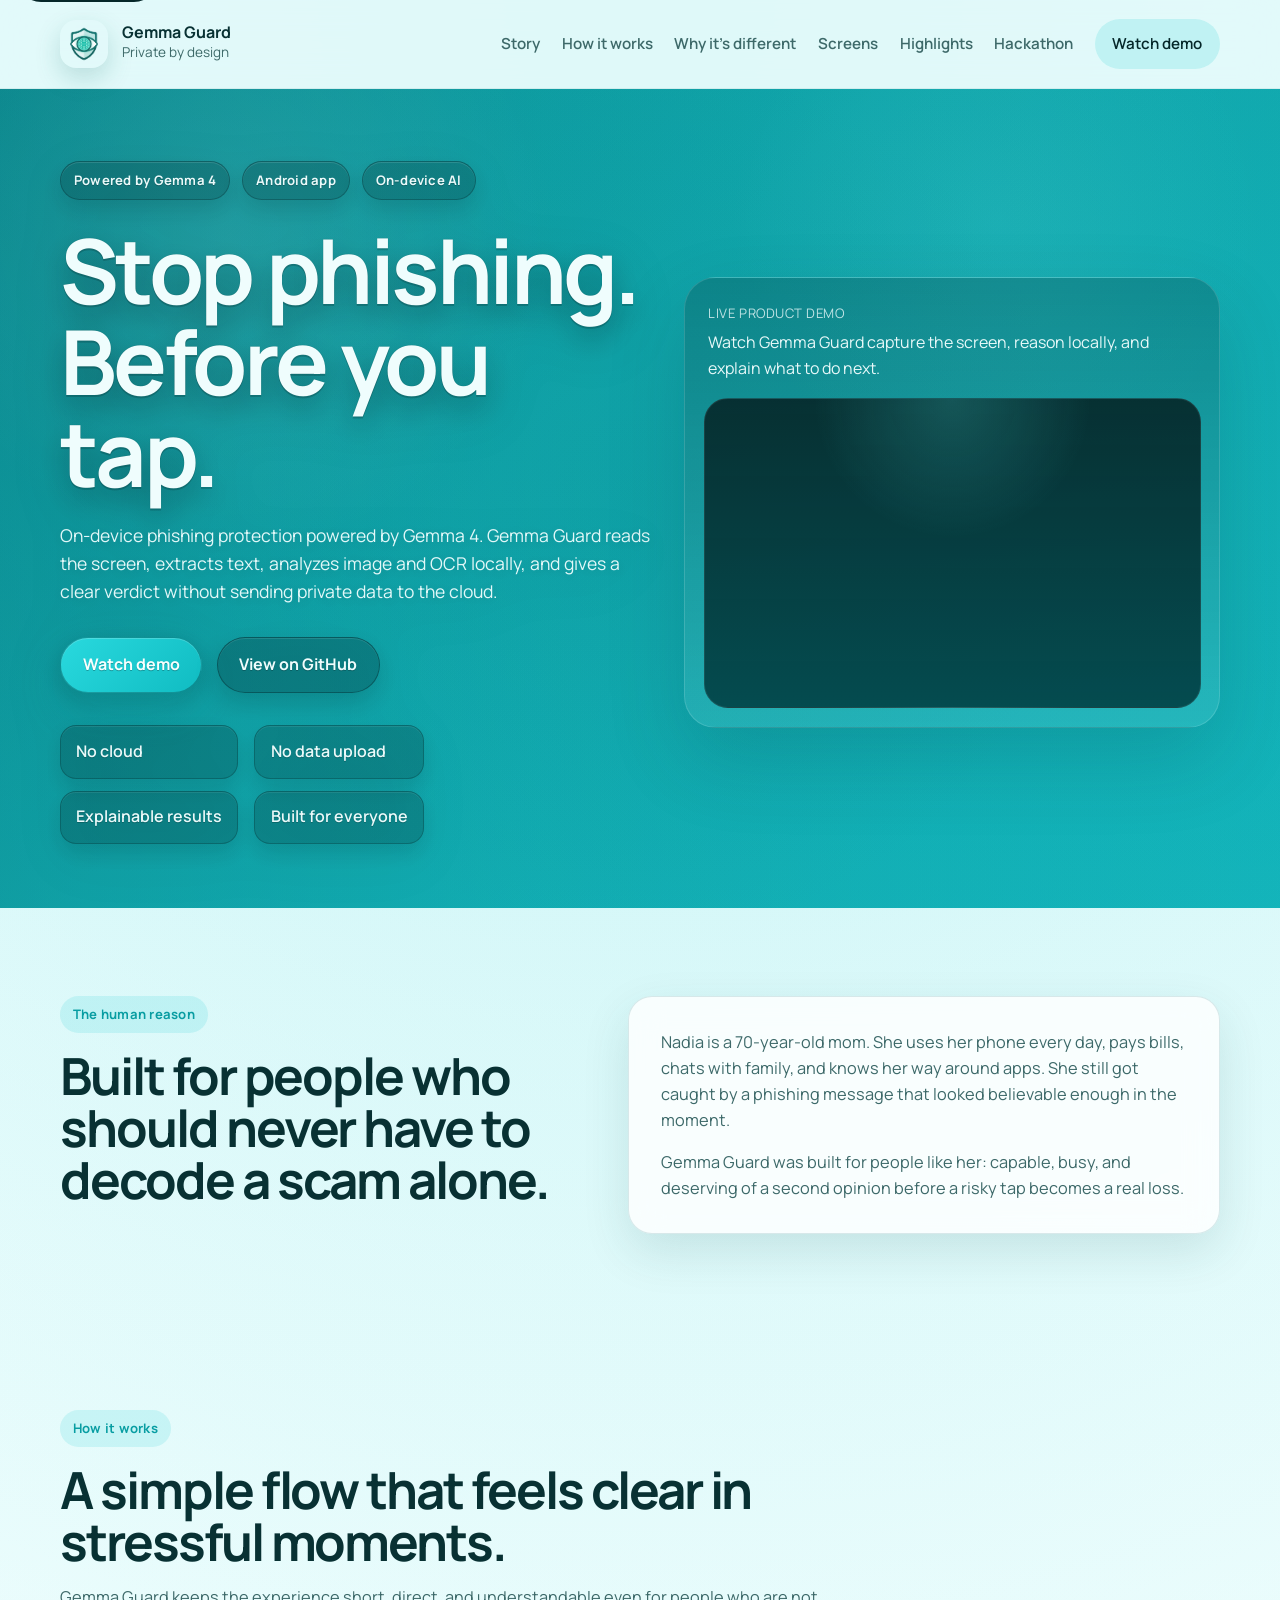
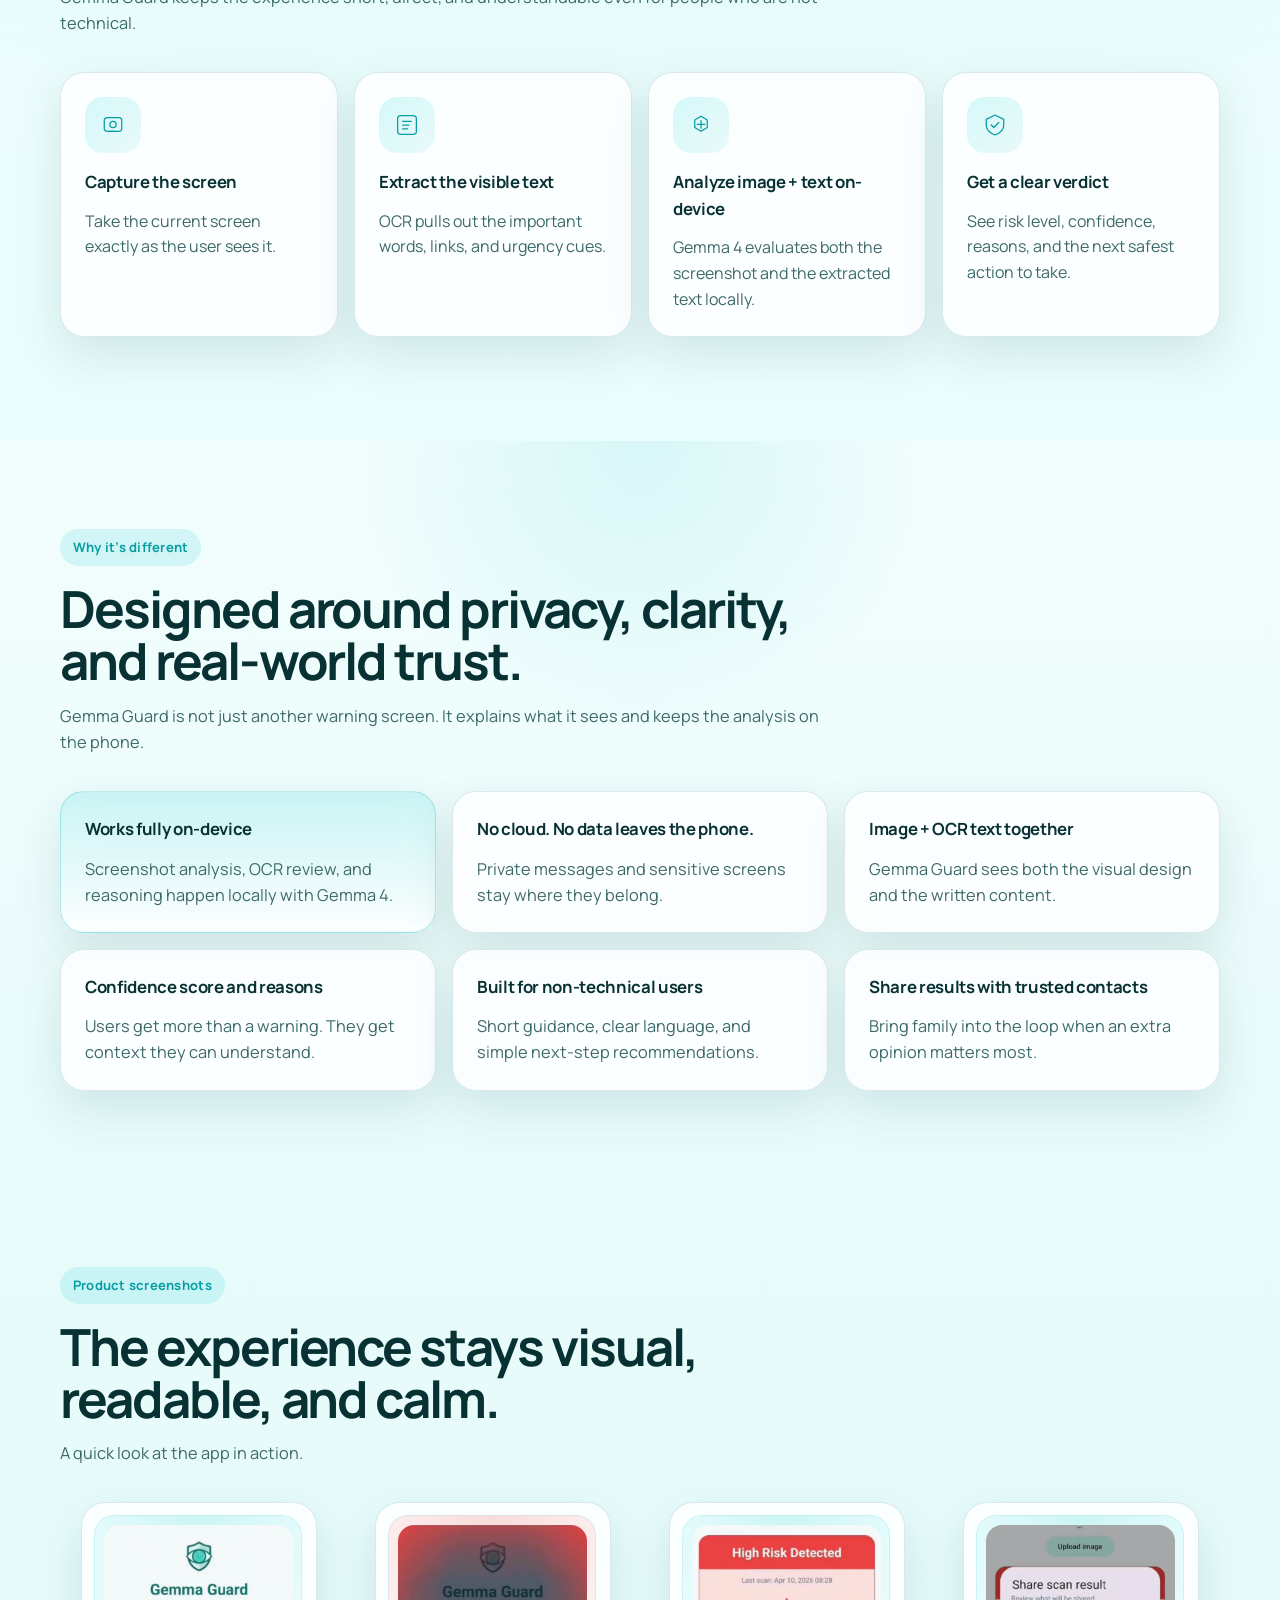
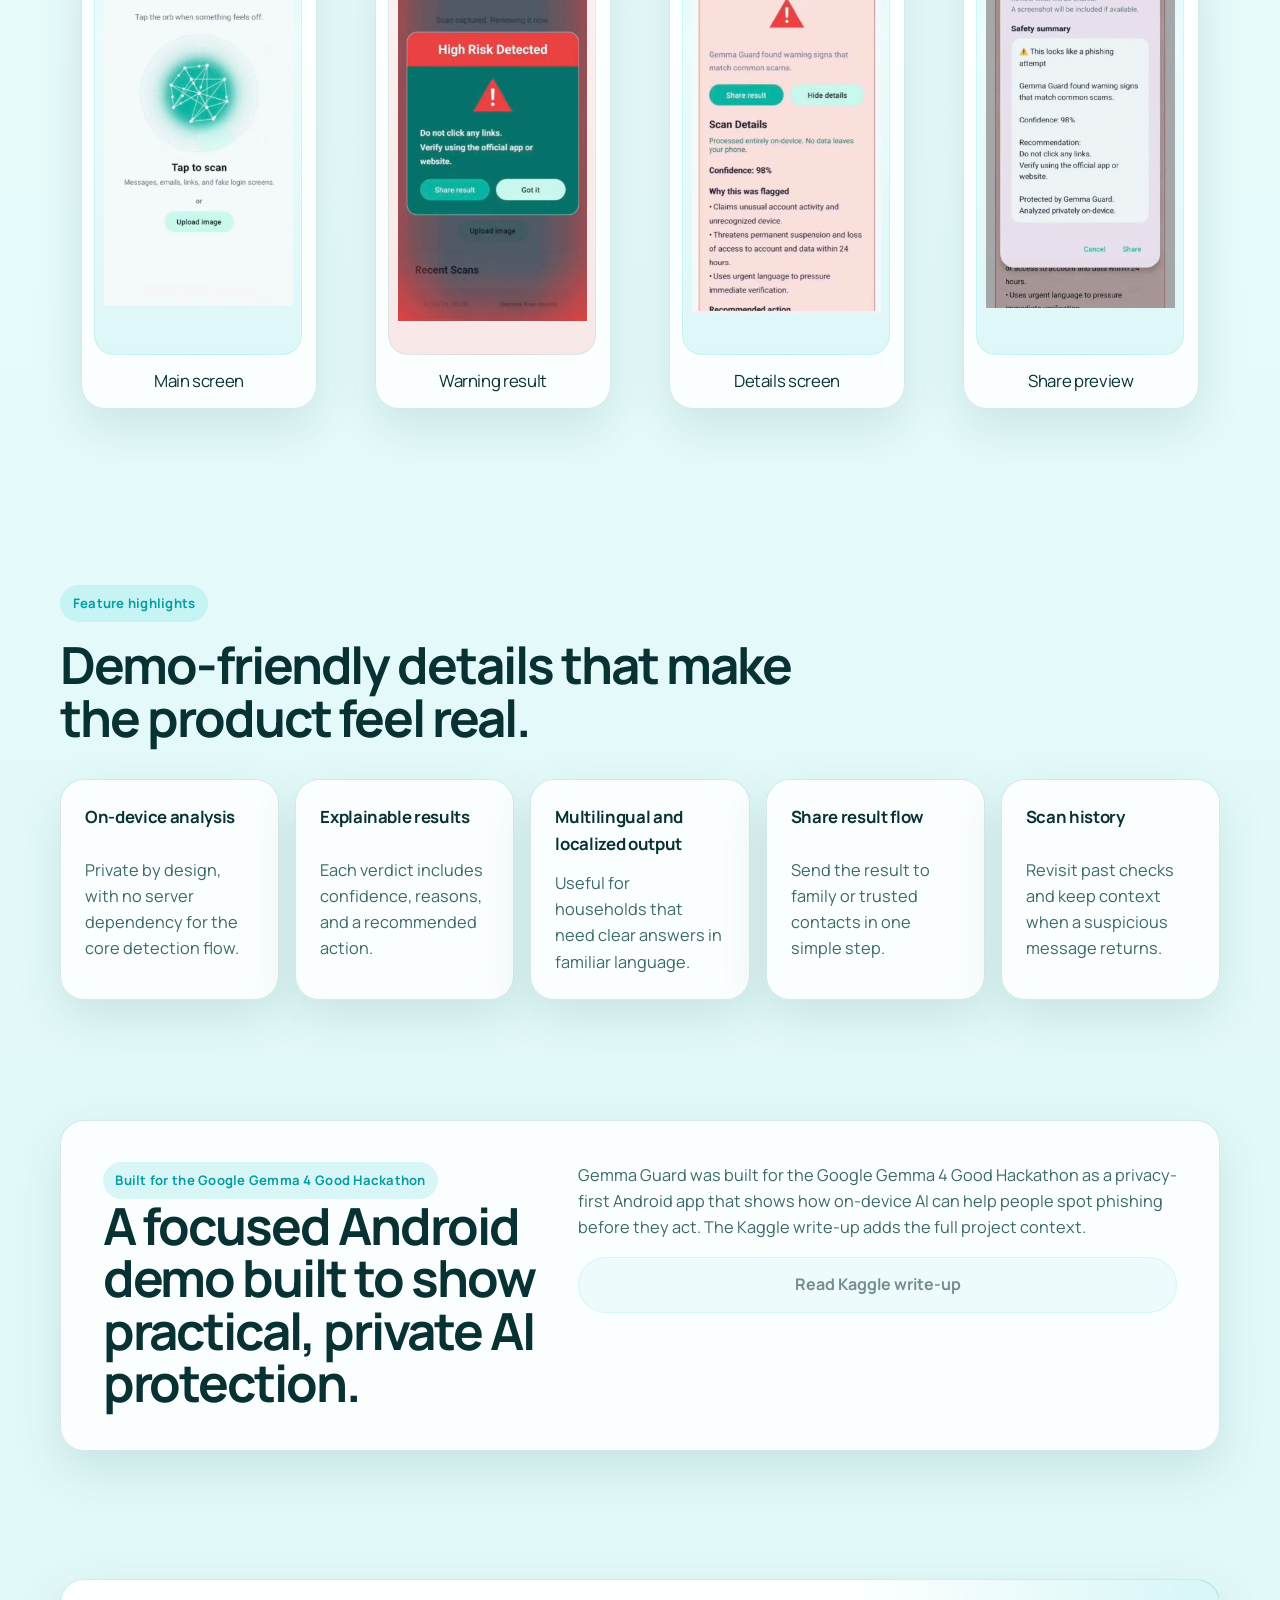
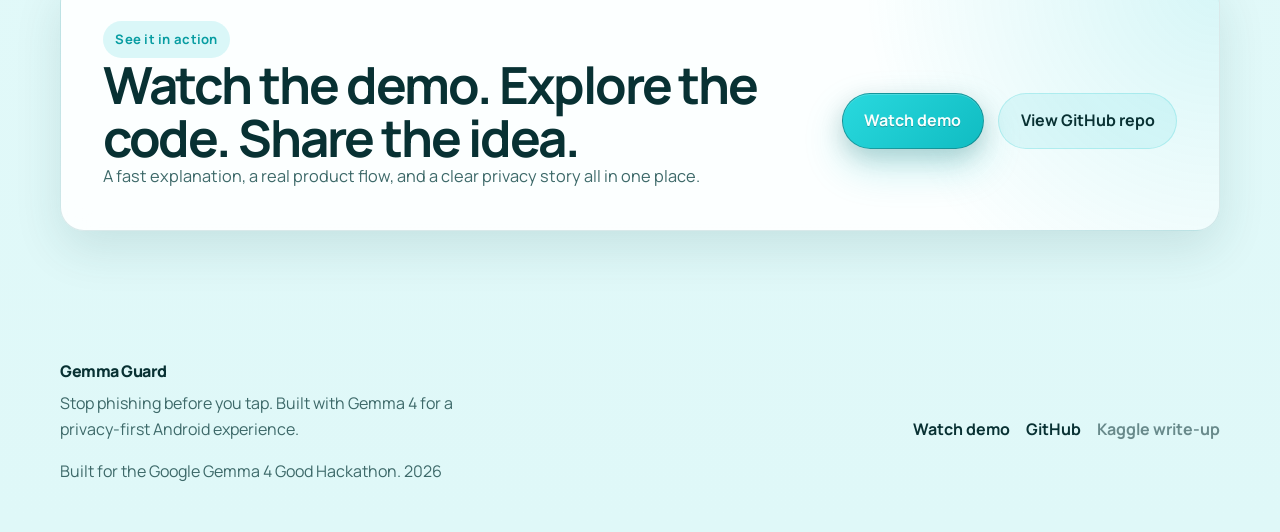
==== index.html @ 5e3a5455 "Initial commit" ====
<!DOCTYPE html>
<html lang="en">
  <head>
    <meta charset="utf-8" />
    <meta name="viewport" content="width=device-width, initial-scale=1" />
    <title>Gemma Guard — Stop phishing before you tap</title>
    <meta
      name="description"
      content="Gemma Guard is an Android app that detects phishing attempts fully on-device using Gemma 4. No cloud. No data upload. Clear warnings, explainable results, and simple sharing."
    />
    <meta name="theme-color" content="#0b6768" />
    <meta name="robots" content="index,follow" />

    <meta property="og:type" content="website" />
    <meta property="og:title" content="Gemma Guard — Stop phishing before you tap" />
    <meta
      property="og:description"
      content="On-device phishing protection powered by Gemma 4. No cloud. No data upload. Clear verdicts, explainable results, and sharing for trusted contacts."
    />
    <meta property="og:image" content="assets/og-image.jpg" />
    <meta property="og:url" content="https://gemmaguard.org" />

    <meta name="twitter:card" content="summary_large_image" />
    <meta name="twitter:title" content="Gemma Guard — Stop phishing before you tap" />
    <meta
      name="twitter:description"
      content="Gemma Guard detects phishing attempts fully on-device using Gemma 4. No cloud. No data upload. Private by design."
    />
    <meta name="twitter:image" content="assets/og-image.jpg" />

    <link rel="icon" href="assets/favicon-gemma.ico" sizes="any" />
    <link rel="preload" as="image" href="assets/gemma-guard-logo-removebg.png" />
    <link rel="preconnect" href="https://fonts.googleapis.com" />
    <link rel="preconnect" href="https://fonts.gstatic.com" crossorigin />
    <link
      href="https://fonts.googleapis.com/css2?family=Manrope:wght@400;500;600;700;800&amp;display=swap"
      rel="stylesheet"
    />
    <link rel="stylesheet" href="styles.css" />
  </head>
  <body>
    <a class="skip-link" href="#main">Skip to content</a>

    <header class="site-header" id="top">
      <div class="container header-inner">
        <a class="brand" href="#top" aria-label="Gemma Guard home">
          <img
            class="brand-mark"
            src="assets/gemma-guard-logo-removebg.png"
            alt="Gemma Guard logo"
            width="48"
            height="48"
          />
          <span class="brand-text">
            <strong>Gemma Guard</strong>
            <span>Private by design</span>
          </span>
        </a>

        <button
          class="menu-toggle"
          type="button"
          aria-expanded="false"
          aria-controls="site-nav"
          aria-label="Open navigation menu"
          data-menu-toggle
        >
          <span></span>
          <span></span>
        </button>

        <nav class="site-nav" id="site-nav" aria-label="Primary navigation" data-site-nav>
          <a href="#story">Story</a>
          <a href="#how-it-works">How it works</a>
          <a href="#difference">Why it’s different</a>
          <a href="#screenshots">Screens</a>
          <a href="#features">Highlights</a>
          <a href="#hackathon">Hackathon</a>
          <a class="nav-link-cta" href="#demo">Watch demo</a>
        </nav>
      </div>
    </header>

    <main id="main">
      <section class="hero-section">
        <div class="hero-backdrop" aria-hidden="true"></div>
        <div class="container hero-grid">
          <div class="hero-copy">
            <div class="eyebrow-row">
              <span class="eyebrow-badge">Powered by Gemma 4</span>
              <span class="eyebrow-badge">Android app</span>
              <span class="eyebrow-badge">On-device AI</span>
            </div>

            <h1>Stop phishing. Before you tap.</h1>
            <p class="hero-subheadline">
              On-device phishing protection powered by Gemma 4. Gemma Guard reads the
              screen, extracts text, analyzes image and OCR locally, and gives a clear
              verdict without sending private data to the cloud.
            </p>

            <div class="hero-actions">
              <a class="button button-primary" href="#demo">Watch demo</a>
              <a
                class="button button-secondary"
                href="YOUR_GITHUB_URL"
                target="_blank"
                rel="noreferrer"
                data-github-link
              >
                View on GitHub
              </a>
            </div>

            <ul class="proof-points" aria-label="Key product points">
              <li>No cloud</li>
              <li>No data upload</li>
              <li>Explainable results</li>
              <li>Built for everyone</li>
            </ul>
          </div>

          <div class="hero-media" id="demo">
            <div class="video-shell">
              <div class="video-meta">
                <p class="video-label">Live product demo</p>
                <p class="video-caption">
                  Watch Gemma Guard capture the screen, reason locally, and explain what
                  to do next.
                </p>
              </div>

              <div class="video-frame" data-video-shell>
                <iframe
                  title="Gemma Guard YouTube demo"
                  loading="lazy"
                  allow="accelerometer; autoplay; clipboard-write; encrypted-media; gyroscope; picture-in-picture; web-share"
                  allowfullscreen
                  referrerpolicy="strict-origin-when-cross-origin"
                  hidden
                  data-video-iframe
                ></iframe>

                <div class="video-placeholder" data-video-placeholder>
                  <span class="placeholder-pill">Demo placeholder</span>
                  <h2>Drop in your YouTube demo link</h2>
                  <p>
                    Replace <code>YOUR_YOUTUBE_URL</code> in
                    <code>script.js</code> to embed the real product demo here.
                  </p>
                </div>
              </div>
            </div>
          </div>
        </div>
      </section>

      <section class="story-section section-pad" id="story">
        <div class="container two-column">
          <div class="section-heading">
            <span class="section-label">The human reason</span>
            <h2>Built for people who should never have to decode a scam alone.</h2>
          </div>
          <div class="story-card">
            <p>
              Nadia is a 70-year-old mom. She uses her phone every day, pays bills, chats
              with family, and knows her way around apps. She still got caught by a
              phishing message that looked believable enough in the moment.
            </p>
            <p>
              Gemma Guard was built for people like her: capable, busy, and deserving of
              a second opinion before a risky tap becomes a real loss.
            </p>
          </div>
        </div>
      </section>

      <section class="section-pad" id="how-it-works">
        <div class="container">
          <div class="section-heading section-heading-wide">
            <span class="section-label">How it works</span>
            <h2>A simple flow that feels clear in stressful moments.</h2>
            <p>
              Gemma Guard keeps the experience short, direct, and understandable even for
              people who are not technical.
            </p>
          </div>

          <ol class="steps-grid">
            <li class="step-card">
              <div class="step-icon" aria-hidden="true">
                <svg viewBox="0 0 48 48" role="presentation">
                  <rect x="10" y="12" width="28" height="22" rx="5"></rect>
                  <circle cx="24" cy="23" r="5"></circle>
                  <path d="M19 34h10"></path>
                </svg>
              </div>
              <h3>Capture the screen</h3>
              <p>Take the current screen exactly as the user sees it.</p>
            </li>
            <li class="step-card">
              <div class="step-icon" aria-hidden="true">
                <svg viewBox="0 0 48 48" role="presentation">
                  <rect x="9" y="9" width="30" height="30" rx="5"></rect>
                  <path d="M17 18h14M17 24h10M17 30h8"></path>
                </svg>
              </div>
              <h3>Extract the visible text</h3>
              <p>OCR pulls out the important words, links, and urgency cues.</p>
            </li>
            <li class="step-card">
              <div class="step-icon" aria-hidden="true">
                <svg viewBox="0 0 48 48" role="presentation">
                  <path d="M24 10l10 6v12l-10 6-10-6V16z"></path>
                  <path d="M18 23h12M24 17v12"></path>
                </svg>
              </div>
              <h3>Analyze image + text on-device</h3>
              <p>Gemma 4 evaluates both the screenshot and the extracted text locally.</p>
            </li>
            <li class="step-card">
              <div class="step-icon" aria-hidden="true">
                <svg viewBox="0 0 48 48" role="presentation">
                  <path d="M24 8l14 7v9c0 8-6 13-14 16-8-3-14-8-14-16v-9z"></path>
                  <path d="M18 24l4 4 8-8"></path>
                </svg>
              </div>
              <h3>Get a clear verdict</h3>
              <p>See risk level, confidence, reasons, and the next safest action to take.</p>
            </li>
          </ol>
        </div>
      </section>

      <section class="section-pad difference-section" id="difference">
        <div class="container">
          <div class="section-heading section-heading-wide">
            <span class="section-label">Why it’s different</span>
            <h2>Designed around privacy, clarity, and real-world trust.</h2>
            <p>
              Gemma Guard is not just another warning screen. It explains what it sees and
              keeps the analysis on the phone.
            </p>
          </div>

          <div class="difference-grid">
            <article class="feature-card feature-card-emphasis">
              <h3>Works fully on-device</h3>
              <p>
                Screenshot analysis, OCR review, and reasoning happen locally with Gemma 4.
              </p>
            </article>
            <article class="feature-card">
              <h3>No cloud. No data leaves the phone.</h3>
              <p>Private messages and sensitive screens stay where they belong.</p>
            </article>
            <article class="feature-card">
              <h3>Image + OCR text together</h3>
              <p>Gemma Guard sees both the visual design and the written content.</p>
            </article>
            <article class="feature-card">
              <h3>Confidence score and reasons</h3>
              <p>Users get more than a warning. They get context they can understand.</p>
            </article>
            <article class="feature-card">
              <h3>Built for non-technical users</h3>
              <p>Short guidance, clear language, and simple next-step recommendations.</p>
            </article>
            <article class="feature-card">
              <h3>Share results with trusted contacts</h3>
              <p>Bring family into the loop when an extra opinion matters most.</p>
            </article>
          </div>
        </div>
      </section>

      <section class="section-pad" id="screenshots">
        <div class="container">
          <div class="section-heading section-heading-wide">
            <span class="section-label">Product screenshots</span>
            <h2>The experience stays visual, readable, and calm.</h2>
            <p>A quick look at the app in action.</p>
          </div>

          <div class="gallery-strip" data-gallery-strip>
            <div class="gallery-grid" data-gallery>
              <figure class="shot-card">
                <div class="shot-frame">
                  <img
                    src="assets/screenshots/main-screen.webp"
                    alt="Gemma Guard main screen"
                    loading="lazy"
                  />
                </div>
                <figcaption>Main screen</figcaption>
              </figure>
              <figure class="shot-card">
                <div class="shot-frame shot-frame-warning">
                  <img
                    src="assets/screenshots/warning-result.webp"
                    alt="Gemma Guard warning result"
                    loading="lazy"
                  />
                </div>
                <figcaption>Warning result</figcaption>
              </figure>
              <figure class="shot-card">
                <div class="shot-frame">
                  <img
                    src="assets/screenshots/details-screen.webp"
                    alt="Gemma Guard details screen"
                    loading="lazy"
                  />
                </div>
                <figcaption>Details screen</figcaption>
              </figure>
              <figure class="shot-card">
                <div class="shot-frame">
                  <img
                    src="assets/screenshots/share-preview.webp"
                    alt="Gemma Guard share preview"
                    loading="lazy"
                  />
                </div>
                <figcaption>Share preview</figcaption>
              </figure>
            </div>
          </div>
        </div>
      </section>

      <section class="section-pad highlights-section" id="features">
        <div class="container">
          <div class="section-heading section-heading-wide">
            <span class="section-label">Feature highlights</span>
            <h2>Demo-friendly details that make the product feel real.</h2>
          </div>

          <div class="highlights-grid">
            <article class="highlight-card">
              <h3>On-device analysis</h3>
              <p>Private by design, with no server dependency for the core detection flow.</p>
            </article>
            <article class="highlight-card">
              <h3>Explainable results</h3>
              <p>Each verdict includes confidence, reasons, and a recommended action.</p>
            </article>
            <article class="highlight-card">
              <h3>Multilingual and localized output</h3>
              <p>Useful for households that need clear answers in familiar language.</p>
            </article>
            <article class="highlight-card">
              <h3>Share result flow</h3>
              <p>Send the result to family or trusted contacts in one simple step.</p>
            </article>
            <article class="highlight-card">
              <h3>Scan history</h3>
              <p>Revisit past checks and keep context when a suspicious message returns.</p>
            </article>
          </div>
        </div>
      </section>

      <section class="section-pad hackathon-section" id="hackathon">
        <div class="container secondary-panel">
          <div>
            <span class="section-label">Built for the Google Gemma 4 Good Hackathon</span>
            <h2>A focused Android demo built to show practical, private AI protection.</h2>
          </div>
          <div class="hackathon-copy">
            <p>
              Gemma Guard was built for the Google Gemma 4 Good Hackathon as a
              privacy-first Android app that shows how on-device AI can help people spot
              phishing before they act. The Kaggle write-up adds the full project context.
            </p>
            <a
              class="button button-secondary"
              href="YOUR_KAGGLE_WRITEUP_URL"
              target="_blank"
              rel="noreferrer"
              data-kaggle-link
            >
              Read Kaggle write-up
            </a>
          </div>
        </div>
      </section>

      <section class="section-pad final-cta-section">
        <div class="container final-cta-card">
          <div>
            <span class="section-label">See it in action</span>
            <h2>Watch the demo. Explore the code. Share the idea.</h2>
            <p>
              A fast explanation, a real product flow, and a clear privacy story all in one
              place.
            </p>
          </div>
          <div class="final-cta-actions">
            <a class="button button-primary" href="#demo">Watch demo</a>
            <a
              class="button button-secondary"
              href="YOUR_GITHUB_URL"
              target="_blank"
              rel="noreferrer"
              data-github-link
            >
              View GitHub repo
            </a>
          </div>
        </div>
      </section>
    </main>

    <footer class="site-footer">
      <div class="container footer-inner">
        <div>
          <p class="footer-brand">Gemma Guard</p>
          <p class="footer-copy">
            Stop phishing before you tap. Built with Gemma 4 for a privacy-first Android
            experience.
          </p>
        </div>
        <div class="footer-links">
          <a href="#demo">Watch demo</a>
          <a href="YOUR_GITHUB_URL" target="_blank" rel="noreferrer" data-github-link>
            GitHub
          </a>
          <a
            href="YOUR_KAGGLE_WRITEUP_URL"
            target="_blank"
            rel="noreferrer"
            data-kaggle-link
          >
            Kaggle write-up
          </a>
        </div>
        <p class="footer-note">
          Built for the Google Gemma 4 Good Hackathon. <span id="current-year"></span>
        </p>
      </div>
    </footer>

    <script src="script.js"></script>
  </body>
</html>
---- styles.css ----
:root {
  --bg: #dff8f8;
  --bg-strong: #052729;
  --surface: rgba(255, 255, 255, 0.82);
  --surface-strong: #ffffff;
  --surface-dark: rgba(6, 43, 44, 0.76);
  --border: rgba(8, 102, 104, 0.14);
  --border-strong: rgba(16, 186, 189, 0.28);
  --text: #083133;
  --text-soft: #3d6969;
  --text-inverse: #effdfd;
  --primary: #12c7cd;
  --primary-strong: #089da2;
  --primary-soft: rgba(18, 199, 205, 0.14);
  --danger: #d34e4e;
  --danger-soft: rgba(211, 78, 78, 0.12);
  --shadow-lg: 0 32px 80px rgba(5, 52, 53, 0.16);
  --shadow-md: 0 18px 48px rgba(8, 76, 78, 0.12);
  --radius-xl: 32px;
  --radius-lg: 24px;
  --radius-md: 18px;
  --radius-sm: 14px;
  --container: min(1160px, calc(100vw - 2rem));
  --header-height: 88px;
}

*,
*::before,
*::after {
  box-sizing: border-box;
}

html {
  scroll-behavior: smooth;
}

body {
  margin: 0;
  min-width: 320px;
  font-family: "Manrope", "Avenir Next", "Segoe UI", sans-serif;
  background:
    radial-gradient(circle at top, rgba(18, 199, 205, 0.22), transparent 34%),
    linear-gradient(180deg, #f2ffff 0%, var(--bg) 100%);
  color: var(--text);
  line-height: 1.6;
}

img {
  display: block;
  max-width: 100%;
}

a {
  color: inherit;
}

button,
input,
textarea,
select {
  font: inherit;
}

code {
  padding: 0.12rem 0.4rem;
  border-radius: 999px;
  background: rgba(255, 255, 255, 0.1);
  font-size: 0.9em;
}

.container {
  width: var(--container);
  margin: 0 auto;
}

.section-pad {
  padding: 5.5rem 0;
}

.skip-link {
  position: absolute;
  left: 1rem;
  top: -3rem;
  z-index: 100;
  padding: 0.75rem 1rem;
  border-radius: 999px;
  background: var(--bg-strong);
  color: var(--text-inverse);
}

.skip-link:focus {
  top: 1rem;
}

.site-header {
  position: sticky;
  top: 0;
  z-index: 20;
  backdrop-filter: blur(18px);
  background: rgba(231, 251, 251, 0.8);
  border-bottom: 1px solid rgba(8, 102, 104, 0.08);
}

.header-inner {
  min-height: var(--header-height);
  display: flex;
  align-items: center;
  justify-content: space-between;
  gap: 1rem;
}

.brand {
  display: inline-flex;
  align-items: center;
  gap: 0.9rem;
  text-decoration: none;
}

.brand-mark {
  width: 48px;
  height: 48px;
  border-radius: 16px;
  box-shadow: 0 10px 26px rgba(12, 104, 102, 0.2);
}

.brand-text {
  display: inline-flex;
  flex-direction: column;
  gap: 0.1rem;
}

.brand-text strong {
  font-size: 1rem;
  line-height: 1;
}

.brand-text span:last-child {
  font-size: 0.85rem;
  color: var(--text-soft);
}

.site-nav {
  display: inline-flex;
  align-items: center;
  gap: 1.35rem;
}

.site-nav a {
  text-decoration: none;
  color: var(--text-soft);
  font-weight: 600;
  font-size: 0.95rem;
}

.site-nav a:hover,
.site-nav a:focus-visible {
  color: var(--text);
}

.nav-link-cta {
  padding: 0.8rem 1.1rem;
  border-radius: 999px;
  color: var(--bg-strong) !important;
  background: rgba(18, 199, 205, 0.16);
}

.menu-toggle {
  display: none;
  width: 48px;
  height: 48px;
  border: 1px solid rgba(7, 23, 22, 0.08);
  border-radius: 14px;
  background: rgba(255, 255, 255, 0.7);
  cursor: pointer;
}

.menu-toggle span {
  display: block;
  width: 18px;
  height: 2px;
  margin: 0 auto;
  background: var(--text);
  transition: transform 180ms ease, opacity 180ms ease;
}

.menu-toggle span + span {
  margin-top: 0.35rem;
}

.hero-section {
  position: relative;
  overflow: clip;
  padding: 4.5rem 0 4rem;
}

.hero-backdrop {
  position: absolute;
  inset: 0;
  background:
    radial-gradient(circle at 18% 18%, rgba(164, 255, 255, 0.18), transparent 26%),
    radial-gradient(circle at 78% 16%, rgba(103, 246, 248, 0.16), transparent 22%),
    radial-gradient(circle at 50% 50%, rgba(11, 145, 150, 0.16), transparent 58%),
    linear-gradient(135deg, #0fb9c0 0%, #14c8ce 42%, #15c4cb 100%);
}

.hero-backdrop::after {
  content: "";
  position: absolute;
  inset: 0;
  background:
    linear-gradient(90deg, rgba(3, 34, 37, 0.24) 0%, rgba(3, 34, 37, 0.14) 42%, rgba(3, 34, 37, 0.08) 100%),
    linear-gradient(180deg, rgba(2, 25, 27, 0.1) 0%, rgba(2, 25, 27, 0.02) 100%);
}

.hero-grid {
  position: relative;
  display: grid;
  grid-template-columns: minmax(0, 1.05fr) minmax(320px, 0.95fr);
  gap: 2rem;
  align-items: center;
}

.hero-copy,
.hero-media {
  position: relative;
  z-index: 1;
}

.hero-copy {
  color: var(--text-inverse);
  filter: drop-shadow(0 12px 28px rgba(2, 25, 27, 0.12));
}

.hero-section h1 {
  text-shadow:
    0 2px 0 rgba(2, 25, 27, 0.2),
    0 12px 28px rgba(2, 25, 27, 0.26),
    0 0 1px rgba(2, 25, 27, 0.3);
}

.eyebrow-row {
  display: flex;
  flex-wrap: wrap;
  gap: 0.75rem;
  margin-bottom: 1.5rem;
}

.eyebrow-badge,
.section-label,
.placeholder-pill {
  display: inline-flex;
  align-items: center;
  gap: 0.4rem;
  width: fit-content;
  padding: 0.5rem 0.8rem;
  border-radius: 999px;
  letter-spacing: 0.02em;
  font-size: 0.82rem;
  font-weight: 700;
}

.eyebrow-badge,
.placeholder-pill {
  background: rgba(2, 34, 37, 0.24);
  color: rgba(244, 255, 255, 0.96);
  border: 1px solid rgba(2, 25, 27, 0.26);
  box-shadow:
    inset 0 1px 0 rgba(255, 255, 255, 0.12),
    0 10px 22px rgba(2, 25, 27, 0.14);
  text-shadow: 0 1px 0 rgba(2, 25, 27, 0.26);
}

.hero-section h1,
.section-heading h2,
.final-cta-card h2,
.secondary-panel h2 {
  margin: 0;
  line-height: 1.02;
  letter-spacing: -0.04em;
}

.hero-section h1 {
  max-width: 11ch;
  font-size: clamp(3rem, 7vw, 5.75rem);
}

.hero-subheadline {
  max-width: 60ch;
  margin: 1.4rem 0 0;
  color: rgba(244, 255, 255, 0.92);
  font-size: 1.1rem;
  text-shadow: 0 2px 14px rgba(2, 25, 27, 0.22);
}

.hero-actions,
.final-cta-actions {
  display: flex;
  flex-wrap: wrap;
  gap: 0.9rem;
  margin-top: 2rem;
}

.button {
  display: inline-flex;
  align-items: center;
  justify-content: center;
  min-height: 52px;
  padding: 0.9rem 1.35rem;
  border-radius: 999px;
  font-weight: 700;
  text-decoration: none;
  transition:
    transform 180ms ease,
    background-color 180ms ease,
    border-color 180ms ease,
    box-shadow 180ms ease;
}

.button:hover,
.button:focus-visible {
  transform: translateY(-1px);
}

.button-primary {
  background: linear-gradient(135deg, #29d9de 0%, #10bcc2 100%);
  color: #f7fffe;
  border: 1px solid rgba(3, 46, 49, 0.34);
  box-shadow:
    inset 0 1px 0 rgba(255, 255, 255, 0.18),
    0 18px 40px rgba(16, 188, 194, 0.24),
    0 8px 22px rgba(2, 25, 27, 0.18);
  text-shadow: 0 1px 0 rgba(2, 25, 27, 0.28);
}

.button-secondary {
  border: 1px solid rgba(18, 199, 205, 0.2);
  background: rgba(18, 199, 205, 0.1);
  color: var(--text);
}

.hero-section .button-secondary {
  border: 1px solid rgba(2, 25, 27, 0.34);
  background: rgba(2, 34, 37, 0.28);
  color: var(--text-inverse);
  box-shadow:
    inset 0 1px 0 rgba(255, 255, 255, 0.1),
    0 10px 24px rgba(2, 25, 27, 0.16);
  text-shadow: 0 1px 0 rgba(2, 25, 27, 0.26);
}

.button-secondary.is-disabled,
.footer-links a.is-disabled {
  pointer-events: none;
  opacity: 0.55;
}

.proof-points {
  display: grid;
  grid-template-columns: repeat(2, minmax(0, max-content));
  gap: 0.75rem 1rem;
  margin: 2rem 0 0;
  padding: 0;
  list-style: none;
}

.proof-points li {
  padding: 0.8rem 0.95rem;
  border-radius: 16px;
  border: 1px solid rgba(2, 25, 27, 0.24);
  background: rgba(2, 34, 37, 0.24);
  color: rgba(244, 255, 255, 0.96);
  font-weight: 600;
  box-shadow:
    inset 0 1px 0 rgba(255, 255, 255, 0.08),
    0 10px 20px rgba(2, 25, 27, 0.12);
  text-shadow: 0 1px 0 rgba(2, 25, 27, 0.24);
}

.video-shell {
  padding: 1.15rem;
  border-radius: var(--radius-xl);
  background: linear-gradient(180deg, rgba(2, 34, 37, 0.24), rgba(255, 255, 255, 0.08));
  border: 1px solid rgba(255, 255, 255, 0.14);
  box-shadow: var(--shadow-lg);
}

.video-meta {
  padding: 0.4rem 0.3rem 1rem;
}

.video-label {
  margin: 0;
  font-size: 0.82rem;
  letter-spacing: 0.04em;
  text-transform: uppercase;
  color: rgba(244, 255, 255, 0.76);
}

.video-caption {
  margin: 0.4rem 0 0;
  color: rgba(244, 255, 255, 0.94);
  font-size: 1rem;
}

.video-frame {
  position: relative;
  aspect-ratio: 16 / 10;
  overflow: hidden;
  border-radius: 24px;
  background:
    radial-gradient(circle at top, rgba(76, 236, 236, 0.2), transparent 35%),
    linear-gradient(180deg, rgba(6, 42, 44, 0.94), rgba(4, 73, 77, 0.98));
  border: 1px solid rgba(255, 255, 255, 0.08);
}

.video-frame iframe,
.video-placeholder {
  width: 100%;
  height: 100%;
}

.video-frame iframe {
  border: 0;
}

.video-placeholder {
  display: grid;
  place-content: center;
  gap: 1rem;
  padding: 2rem;
  text-align: center;
  color: var(--text-inverse);
}

.video-placeholder h2 {
  margin: 0;
  font-size: clamp(1.6rem, 3vw, 2.2rem);
  letter-spacing: -0.03em;
}

.video-placeholder p {
  max-width: 34ch;
  margin: 0 auto;
  color: rgba(237, 249, 248, 0.78);
}

.section-label {
  background: var(--primary-soft);
  color: var(--primary-strong);
}

.section-heading {
  display: grid;
  gap: 1rem;
}

.section-heading-wide {
  max-width: 48rem;
  margin-bottom: 2.25rem;
}

.section-heading h2,
.final-cta-card h2,
.secondary-panel h2 {
  font-size: clamp(2rem, 4vw, 3.25rem);
}

.section-heading p,
.story-card p,
.feature-card p,
.highlight-card p,
.secondary-panel p,
.final-cta-card p {
  margin: 0;
  color: var(--text-soft);
  font-size: 1.02rem;
}

.two-column {
  display: grid;
  grid-template-columns: minmax(0, 0.95fr) minmax(0, 1.05fr);
  gap: 2rem;
  align-items: start;
}

.story-section {
  position: relative;
}

.story-card,
.feature-card,
.highlight-card,
.secondary-panel,
.final-cta-card,
.shot-card,
.step-card {
  border-radius: var(--radius-lg);
  border: 1px solid var(--border);
  background: var(--surface);
  backdrop-filter: blur(16px);
  box-shadow: var(--shadow-md);
}

.story-card {
  padding: 2rem;
  display: grid;
  gap: 1rem;
}

.steps-grid,
.difference-grid,
.gallery-grid,
.highlights-grid {
  display: grid;
  gap: 1rem;
  padding: 0;
  list-style: none;
}

.steps-grid {
  grid-template-columns: repeat(4, minmax(0, 1fr));
}

.step-card {
  padding: 1.5rem;
}

.step-card h3,
.feature-card h3,
.highlight-card h3,
.shot-card figcaption {
  margin: 0;
  font-size: 1.05rem;
  letter-spacing: -0.02em;
}

.step-card p {
  margin: 0.8rem 0 0;
  color: var(--text-soft);
}

.step-icon {
  width: 56px;
  height: 56px;
  display: grid;
  place-items: center;
  margin-bottom: 1rem;
  border-radius: 18px;
  background: linear-gradient(135deg, rgba(41, 217, 222, 0.18), rgba(16, 188, 194, 0.08));
  color: var(--primary-strong);
}

.step-icon svg {
  width: 30px;
  height: 30px;
  fill: none;
  stroke: currentColor;
  stroke-linecap: round;
  stroke-linejoin: round;
  stroke-width: 2;
}

.difference-section {
  background:
    radial-gradient(circle at top, rgba(18, 199, 205, 0.12), transparent 30%),
    linear-gradient(180deg, rgba(255, 255, 255, 0.4), rgba(255, 255, 255, 0));
}

.difference-grid {
  grid-template-columns: repeat(3, minmax(0, 1fr));
}

.feature-card,
.highlight-card {
  padding: 1.5rem;
  display: grid;
  gap: 0.8rem;
}

.feature-card-emphasis {
  background: linear-gradient(180deg, rgba(18, 199, 205, 0.16), rgba(255, 255, 255, 0.84));
  border-color: var(--border-strong);
}

.gallery-strip {
  position: relative;
}

.gallery-strip::before,
.gallery-strip::after {
  content: "";
  position: absolute;
  top: 0;
  bottom: 0;
  width: 42px;
  z-index: 2;
  pointer-events: none;
  opacity: 0;
  transition: opacity 180ms ease;
}

.gallery-strip::before {
  left: 0;
  background: linear-gradient(90deg, rgba(223, 248, 248, 0.96) 0%, rgba(223, 248, 248, 0) 100%);
}

.gallery-strip::after {
  right: 0;
  background: linear-gradient(270deg, rgba(223, 248, 248, 0.96) 0%, rgba(223, 248, 248, 0) 100%);
}

.gallery-strip.is-overflowing.show-left::before,
.gallery-strip.is-overflowing.show-right::after {
  opacity: 1;
}

.gallery-grid {
  grid-template-columns: repeat(4, minmax(0, 1fr));
  align-items: start;
  justify-items: center;
}

.shot-card {
  width: min(100%, 236px);
  margin: 0 auto;
  padding: 0.75rem;
}

.shot-frame {
  overflow: hidden;
  border-radius: 20px;
  border: 1px solid rgba(18, 199, 205, 0.12);
  background:
    radial-gradient(circle at top, rgba(18, 199, 205, 0.16), transparent 34%),
    linear-gradient(180deg, #effefe 0%, #def7f8 100%);
  aspect-ratio: 9 / 19;
  max-height: 440px;
  display: flex;
  align-items: center;
  justify-content: center;
  padding: 0.55rem;
}

.shot-frame-warning {
  background:
    radial-gradient(circle at top, rgba(211, 78, 78, 0.14), transparent 30%),
    linear-gradient(180deg, #fff2f2 0%, #f8e7e7 100%);
}

.shot-frame img {
  width: 100%;
  height: 100%;
  object-fit: contain;
  object-position: center top;
  border-radius: 16px;
}

.shot-card figcaption {
  padding: 0.8rem 0.35rem 0.1rem;
  color: var(--text);
  text-align: center;
}

.highlights-grid {
  grid-template-columns: repeat(5, minmax(0, 1fr));
}

.hackathon-section {
  padding-top: 2rem;
}

.secondary-panel,
.final-cta-card {
  padding: clamp(1.6rem, 4vw, 2.6rem);
}

.secondary-panel {
  display: grid;
  grid-template-columns: minmax(0, 0.85fr) minmax(0, 1.15fr);
  gap: 2rem;
}

.final-cta-section {
  padding-top: 2.5rem;
}

.final-cta-card {
  display: grid;
  grid-template-columns: minmax(0, 1fr) auto;
  gap: 2rem;
  align-items: center;
  background:
    radial-gradient(circle at top right, rgba(18, 199, 205, 0.16), transparent 30%),
    rgba(255, 255, 255, 0.88);
}

.hackathon-copy {
  display: grid;
  gap: 1rem;
  align-content: start;
}

.site-footer {
  padding: 2.5rem 0 3rem;
}

.footer-inner {
  display: grid;
  grid-template-columns: minmax(0, 1fr) auto;
  gap: 1rem 2rem;
  align-items: end;
}

.footer-brand,
.footer-note {
  margin: 0;
}

.footer-brand {
  font-weight: 800;
  letter-spacing: -0.03em;
}

.footer-copy {
  margin: 0.4rem 0 0;
  max-width: 44ch;
  color: var(--text-soft);
}

.footer-links {
  display: inline-flex;
  flex-wrap: wrap;
  justify-content: flex-end;
  gap: 1rem;
}

.footer-links a {
  text-decoration: none;
  font-weight: 700;
}

.footer-note {
  grid-column: 1 / -1;
  color: var(--text-soft);
}

@media (max-width: 1080px) {
  .hero-grid,
  .two-column,
  .secondary-panel,
  .final-cta-card {
    grid-template-columns: 1fr;
  }

  .steps-grid,
  .difference-grid {
    grid-template-columns: repeat(2, minmax(0, 1fr));
  }

  .highlights-grid {
    grid-template-columns: repeat(3, minmax(0, 1fr));
  }
}

@media (max-width: 840px) {
  :root {
    --header-height: 78px;
  }

  .menu-toggle {
    display: inline-block;
  }

  .site-nav {
    position: absolute;
    top: calc(100% + 0.75rem);
    left: 1rem;
    right: 1rem;
    display: grid;
    gap: 0.2rem;
    padding: 0.8rem;
    border-radius: 24px;
    border: 1px solid rgba(8, 102, 104, 0.1);
    background: rgba(240, 254, 254, 0.98);
    box-shadow: var(--shadow-md);
    opacity: 0;
    pointer-events: none;
    transform: translateY(-8px);
    transition:
      opacity 180ms ease,
      transform 180ms ease;
  }

  .site-nav a {
    padding: 0.85rem 1rem;
    border-radius: 14px;
  }

  .site-nav a:hover,
  .site-nav a:focus-visible {
    background: rgba(18, 199, 205, 0.1);
  }

  .site-header.is-open .site-nav {
    opacity: 1;
    pointer-events: auto;
    transform: translateY(0);
  }

  .site-header.is-open .menu-toggle span:first-child {
    transform: translateY(4px) rotate(45deg);
  }

  .site-header.is-open .menu-toggle span:last-child {
    transform: translateY(-4px) rotate(-45deg);
  }

  .hero-section {
    padding-top: 3rem;
  }

  .hero-section h1 {
    max-width: 12ch;
  }

  .highlights-grid {
    grid-template-columns: repeat(2, minmax(0, 1fr));
  }

  .gallery-grid {
    grid-auto-flow: column;
    grid-auto-columns: minmax(220px, 64vw);
    grid-template-columns: none;
    justify-items: stretch;
    gap: 0.9rem;
    overflow-x: auto;
    overscroll-behavior-x: contain;
    padding-bottom: 0.5rem;
    scroll-snap-type: x mandatory;
    scrollbar-width: none;
    -webkit-overflow-scrolling: touch;
  }

  .gallery-grid::-webkit-scrollbar {
    display: none;
  }

  .gallery-strip {
    padding-inline: 0;
  }

  .shot-card {
    width: auto;
    margin: 0;
    scroll-snap-align: center;
  }
}

@media (max-width: 620px) {
  .section-pad {
    padding: 4rem 0;
  }

  .hero-grid {
    gap: 1.5rem;
  }

  .proof-points,
  .steps-grid,
  .difference-grid,
  .highlights-grid {
    grid-template-columns: 1fr;
  }

  .gallery-grid {
    grid-auto-columns: minmax(200px, 72vw);
  }

  .video-shell,
  .story-card,
  .step-card,
  .feature-card,
  .highlight-card,
  .secondary-panel,
  .final-cta-card,
  .shot-card {
    border-radius: 22px;
  }

  .video-frame {
    aspect-ratio: 16 / 11;
  }

  .footer-inner {
    grid-template-columns: 1fr;
    align-items: start;
  }

  .footer-links {
    justify-content: flex-start;
  }
}

@media (prefers-reduced-motion: reduce) {
  html {
    scroll-behavior: auto;
  }

  *,
  *::before,
  *::after {
    animation-duration: 0.01ms !important;
    animation-iteration-count: 1 !important;
    transition-duration: 0.01ms !important;
  }
}
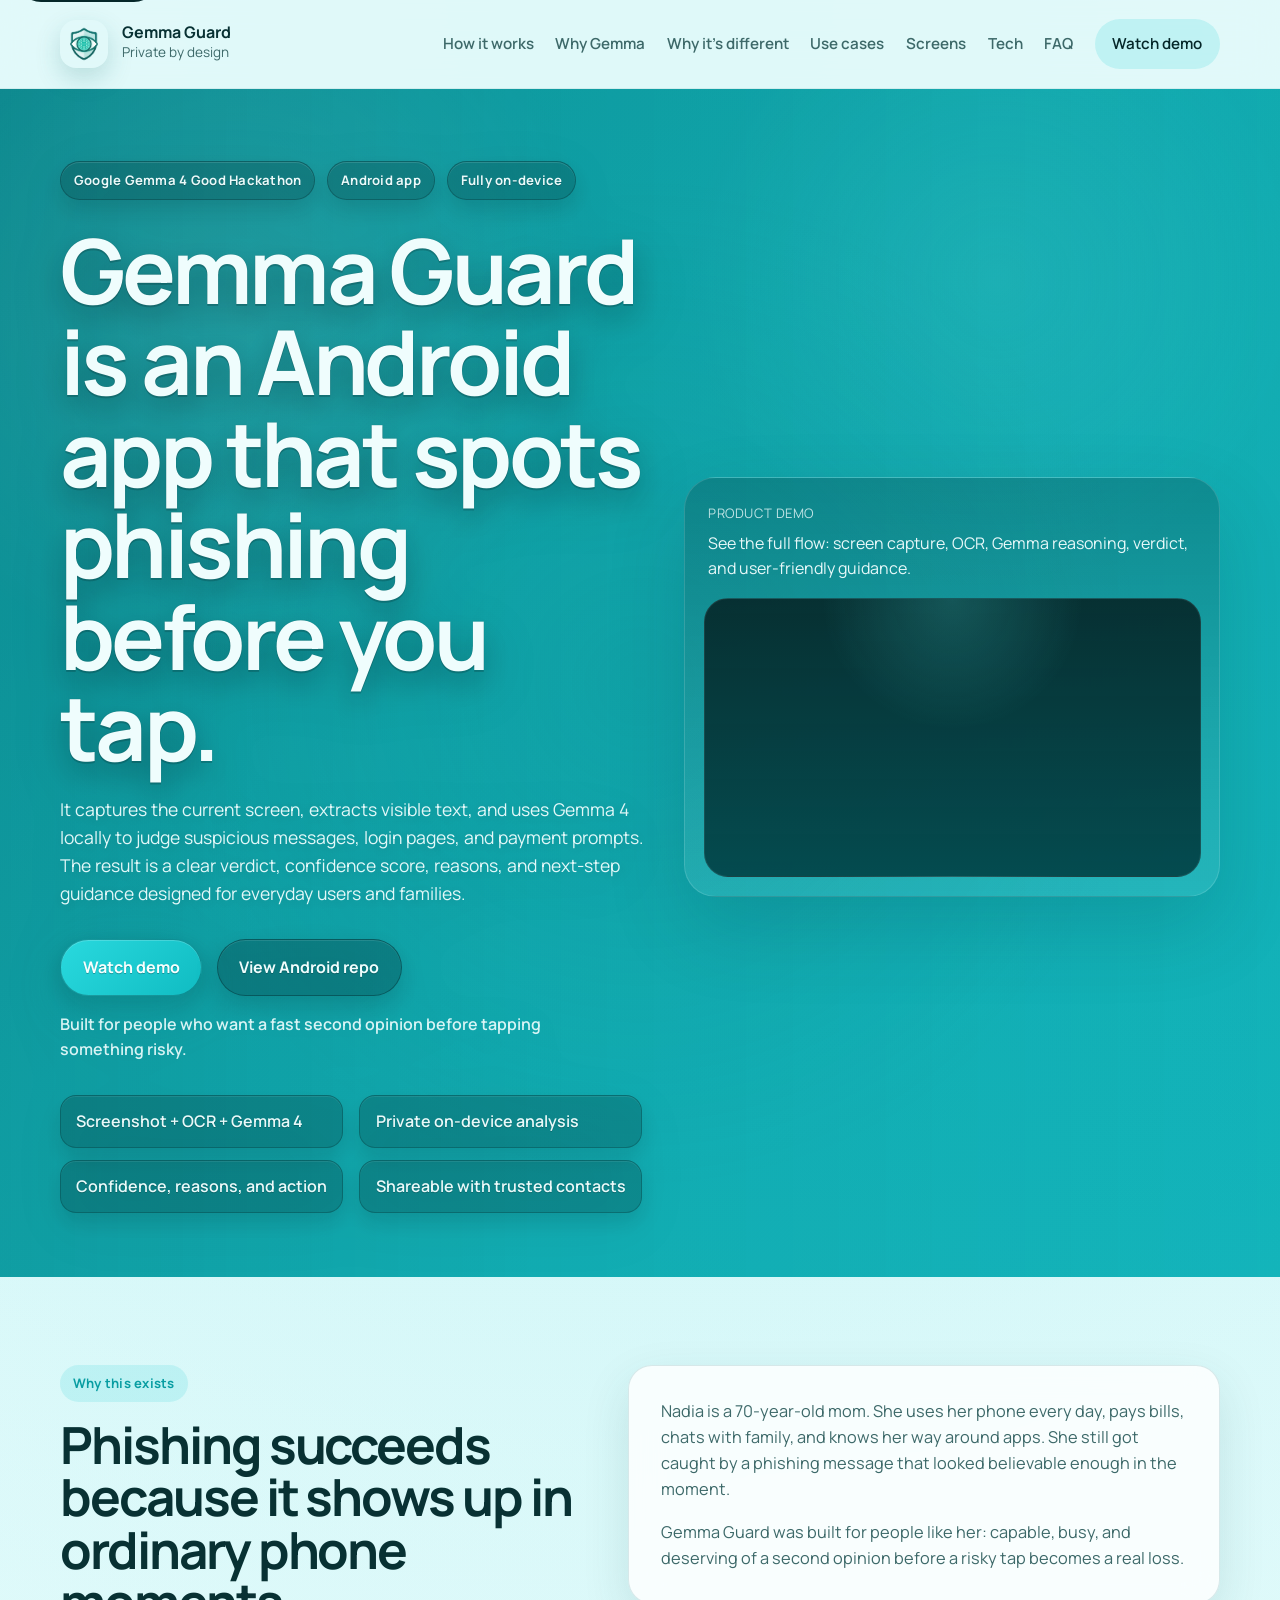
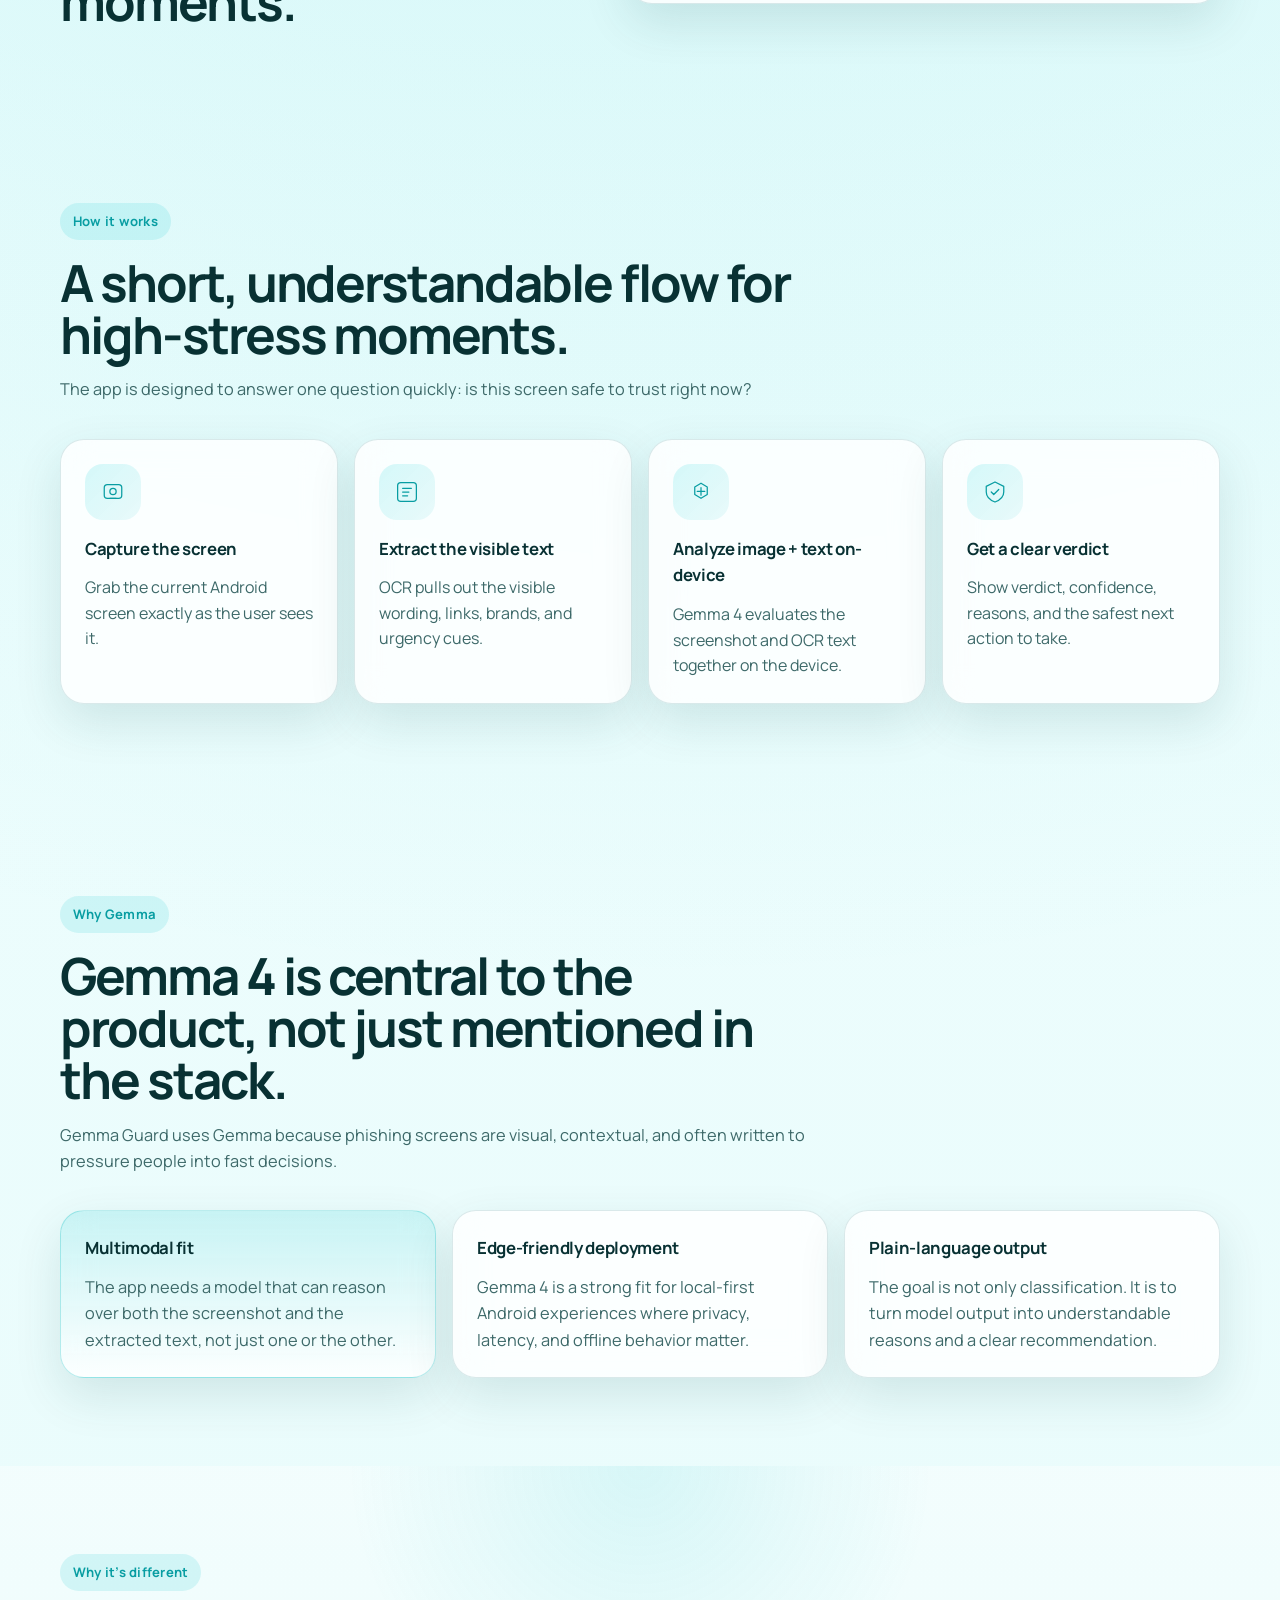
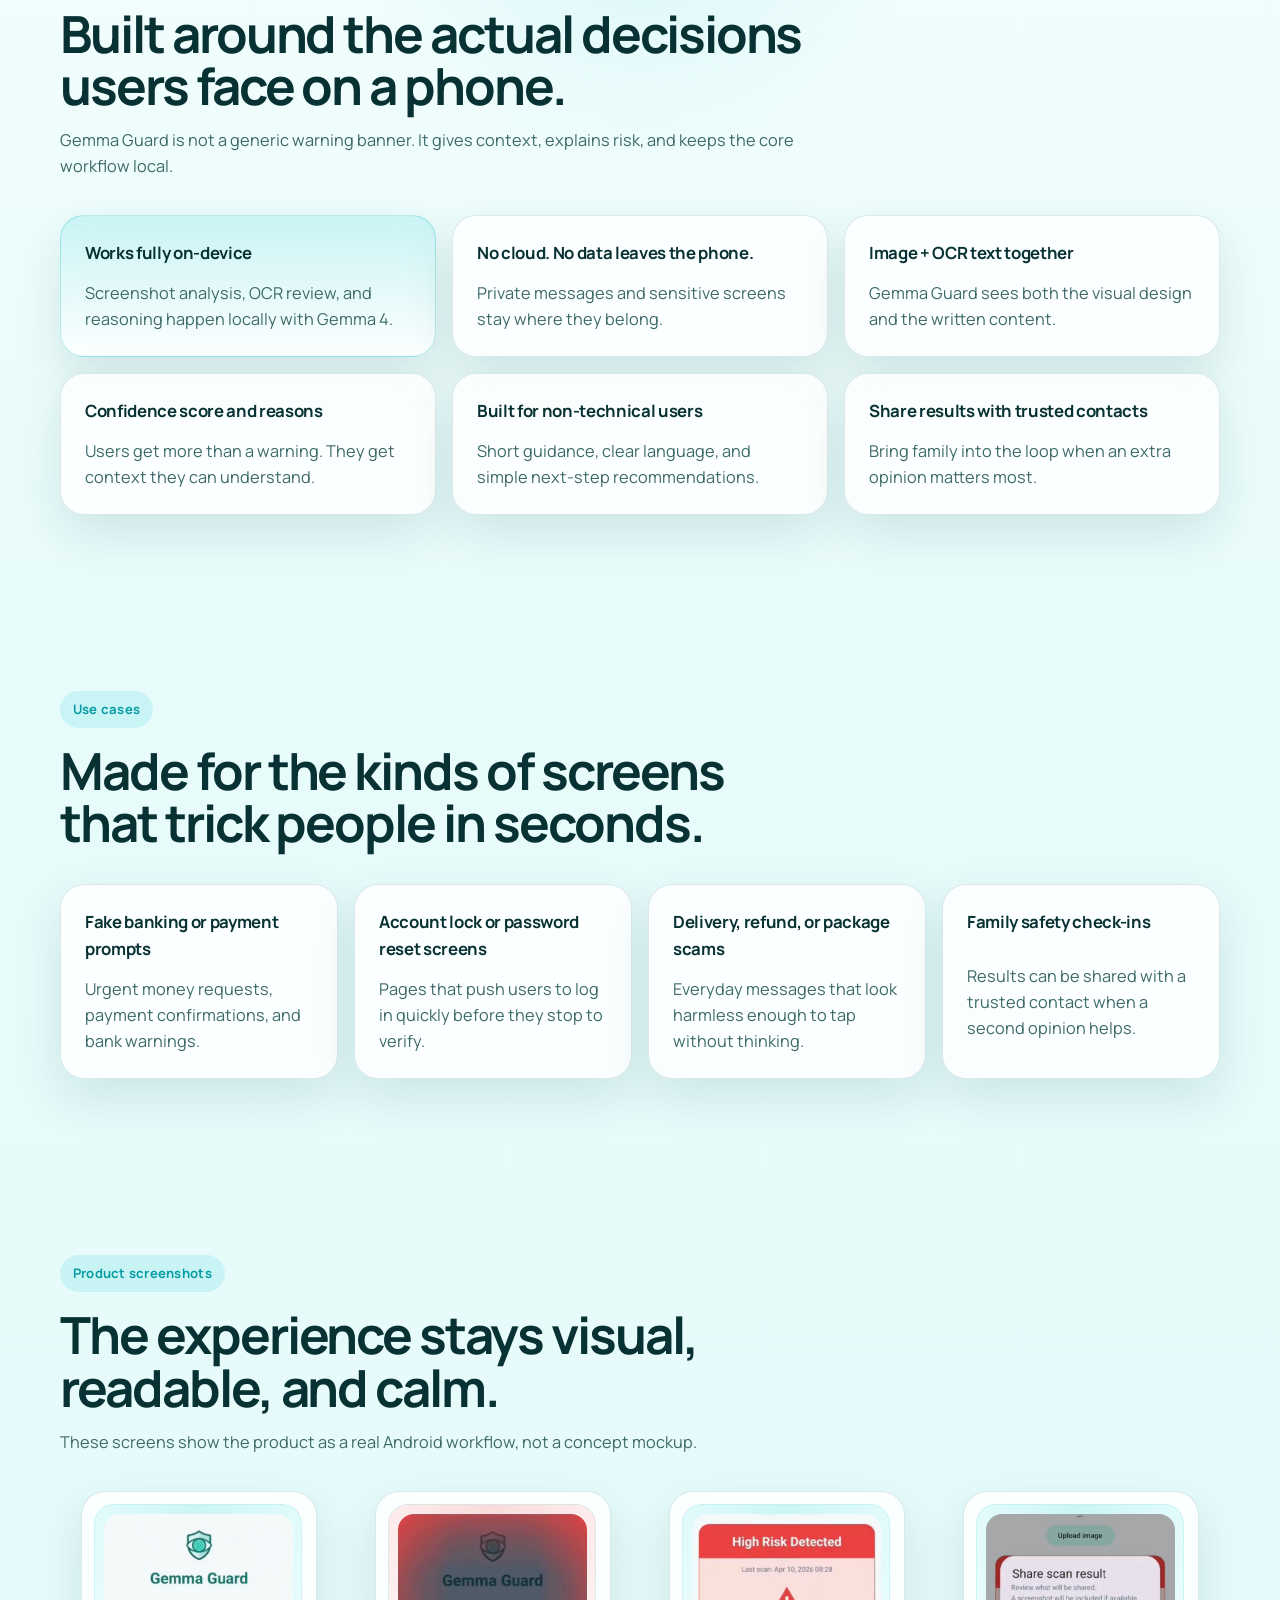
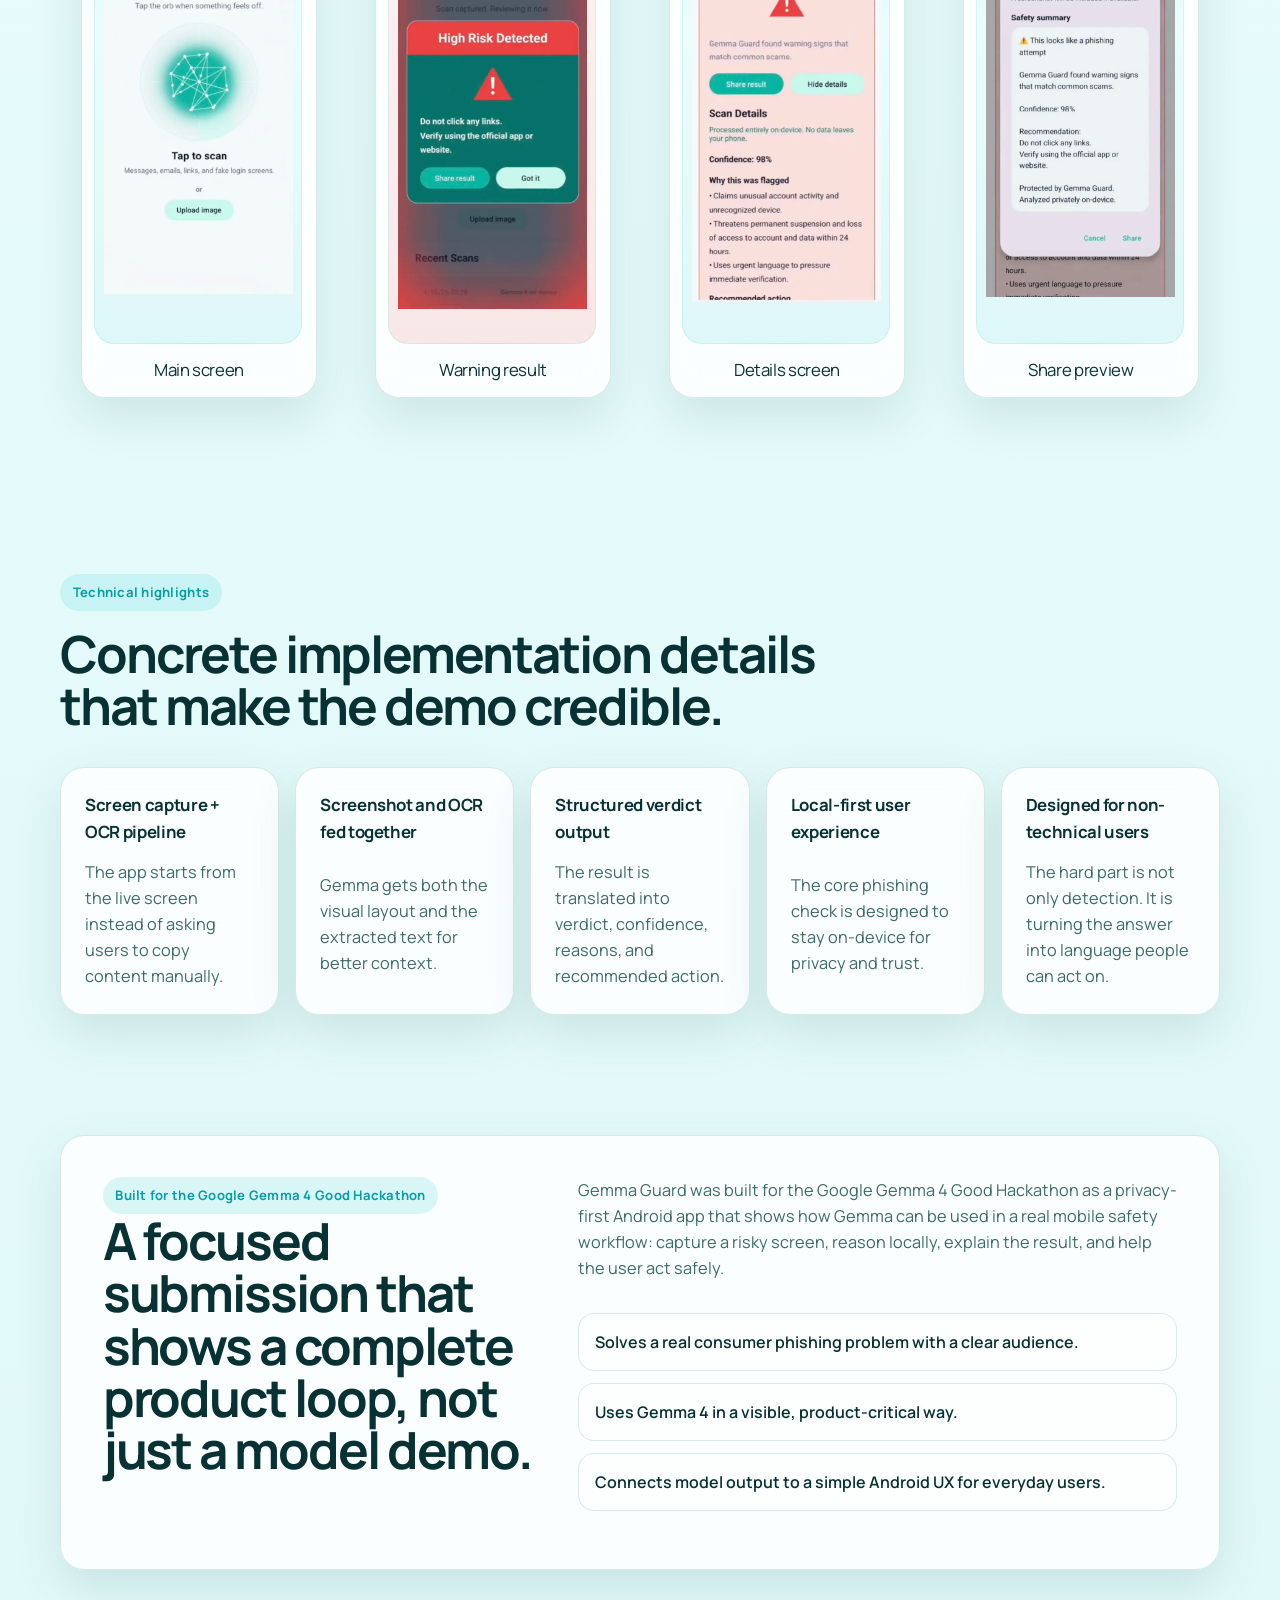
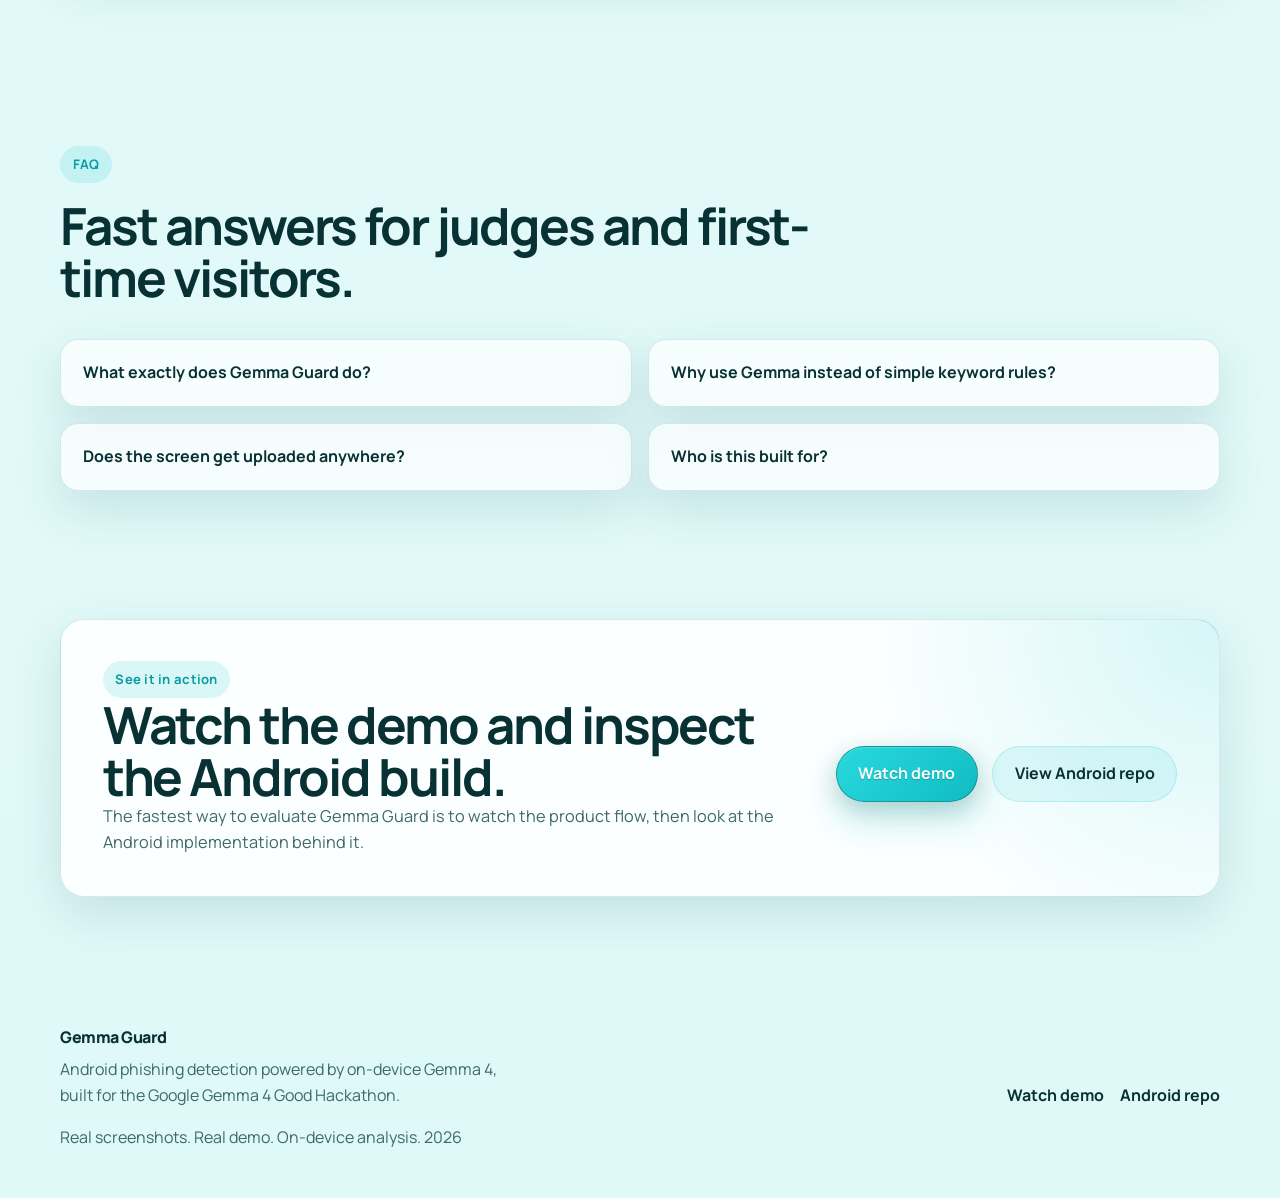
==== commit b67e237e: "style" ====
--- a/index.html
+++ b/index.html
@@ -3,30 +3,34 @@
   <head>
     <meta charset="utf-8" />
     <meta name="viewport" content="width=device-width, initial-scale=1" />
-    <title>Gemma Guard — Stop phishing before you tap</title>
+    <title>Gemma Guard — Android phishing detection with on-device Gemma 4</title>
     <meta
       name="description"
-      content="Gemma Guard is an Android app that detects phishing attempts fully on-device using Gemma 4. No cloud. No data upload. Clear warnings, explainable results, and simple sharing."
+      content="Gemma Guard is an Android app that captures the current screen, runs OCR, and uses Gemma 4 on-device to spot phishing before users tap. Private by design, explainable, and built for the Google Gemma 4 Good Hackathon."
     />
     <meta name="theme-color" content="#0b6768" />
     <meta name="robots" content="index,follow" />
+    <link rel="canonical" href="https://gemmaguard.org/" />
 
     <meta property="og:type" content="website" />
-    <meta property="og:title" content="Gemma Guard — Stop phishing before you tap" />
+    <meta property="og:site_name" content="Gemma Guard" />
+    <meta property="og:title" content="Gemma Guard — Android phishing detection with on-device Gemma 4" />
     <meta
       property="og:description"
-      content="On-device phishing protection powered by Gemma 4. No cloud. No data upload. Clear verdicts, explainable results, and sharing for trusted contacts."
+      content="An Android phishing-defense app that uses Gemma 4 locally on the device to analyze the current screen, explain risk, and recommend the safest next step."
     />
-    <meta property="og:image" content="assets/og-image.jpg" />
-    <meta property="og:url" content="https://gemmaguard.org" />
+    <meta property="og:image" content="https://gemmaguard.org/assets/og-image.jpg" />
+    <meta property="og:image:alt" content="Gemma Guard Android phishing detection demo preview" />
+    <meta property="og:url" content="https://gemmaguard.org/" />
 
     <meta name="twitter:card" content="summary_large_image" />
-    <meta name="twitter:title" content="Gemma Guard — Stop phishing before you tap" />
+    <meta name="twitter:title" content="Gemma Guard — Android phishing detection with on-device Gemma 4" />
     <meta
       name="twitter:description"
-      content="Gemma Guard detects phishing attempts fully on-device using Gemma 4. No cloud. No data upload. Private by design."
+      content="Gemma Guard captures the current screen, runs OCR, and uses Gemma 4 locally to flag phishing attempts before users tap."
     />
-    <meta name="twitter:image" content="assets/og-image.jpg" />
+    <meta name="twitter:image" content="https://gemmaguard.org/assets/og-image.jpg" />
+    <meta name="twitter:image:alt" content="Gemma Guard Android phishing detection demo preview" />
 
     <link rel="icon" href="assets/favicon-gemma.ico" sizes="any" />
     <link rel="preload" as="image" href="assets/gemma-guard-logo-removebg.png" />
@@ -70,12 +74,13 @@
         </button>
 
         <nav class="site-nav" id="site-nav" aria-label="Primary navigation" data-site-nav>
-          <a href="#story">Story</a>
           <a href="#how-it-works">How it works</a>
+          <a href="#why-gemma">Why Gemma</a>
           <a href="#difference">Why it’s different</a>
+          <a href="#use-cases">Use cases</a>
           <a href="#screenshots">Screens</a>
-          <a href="#features">Highlights</a>
-          <a href="#hackathon">Hackathon</a>
+          <a href="#features">Tech</a>
+          <a href="#faq">FAQ</a>
           <a class="nav-link-cta" href="#demo">Watch demo</a>
         </nav>
       </div>
@@ -87,68 +92,61 @@
         <div class="container hero-grid">
           <div class="hero-copy">
             <div class="eyebrow-row">
-              <span class="eyebrow-badge">Powered by Gemma 4</span>
+              <span class="eyebrow-badge">Google Gemma 4 Good Hackathon</span>
               <span class="eyebrow-badge">Android app</span>
-              <span class="eyebrow-badge">On-device AI</span>
+              <span class="eyebrow-badge">Fully on-device</span>
             </div>
 
-            <h1>Stop phishing. Before you tap.</h1>
+            <h1>Gemma Guard is an Android app that spots phishing before you tap.</h1>
             <p class="hero-subheadline">
-              On-device phishing protection powered by Gemma 4. Gemma Guard reads the
-              screen, extracts text, analyzes image and OCR locally, and gives a clear
-              verdict without sending private data to the cloud.
+              It captures the current screen, extracts visible text, and uses Gemma 4
+              locally to judge suspicious messages, login pages, and payment prompts. The
+              result is a clear verdict, confidence score, reasons, and next-step guidance
+              designed for everyday users and families.
             </p>
 
             <div class="hero-actions">
               <a class="button button-primary" href="#demo">Watch demo</a>
               <a
                 class="button button-secondary"
-                href="YOUR_GITHUB_URL"
+                href="https://github.com/GemmaGuard/gemma-guard-android"
                 target="_blank"
-                rel="noreferrer"
-                data-github-link
+                rel="noopener noreferrer"
               >
-                View on GitHub
+                View Android repo
               </a>
             </div>
+            <p class="hero-note">
+              Built for people who want a fast second opinion before tapping something risky.
+            </p>
 
             <ul class="proof-points" aria-label="Key product points">
-              <li>No cloud</li>
-              <li>No data upload</li>
-              <li>Explainable results</li>
-              <li>Built for everyone</li>
+              <li>Screenshot + OCR + Gemma 4</li>
+              <li>Private on-device analysis</li>
+              <li>Confidence, reasons, and action</li>
+              <li>Shareable with trusted contacts</li>
             </ul>
           </div>
 
           <div class="hero-media" id="demo">
             <div class="video-shell">
               <div class="video-meta">
-                <p class="video-label">Live product demo</p>
+                <p class="video-label">Product demo</p>
                 <p class="video-caption">
-                  Watch Gemma Guard capture the screen, reason locally, and explain what
-                  to do next.
+                  See the full flow: screen capture, OCR, Gemma reasoning, verdict, and
+                  user-friendly guidance.
                 </p>
               </div>
 
-              <div class="video-frame" data-video-shell>
+              <div class="video-frame">
                 <iframe
+                  src="https://www.youtube-nocookie.com/embed/i7s5aJ-T4ZY?rel=0&amp;modestbranding=1"
                   title="Gemma Guard YouTube demo"
                   loading="lazy"
                   allow="accelerometer; autoplay; clipboard-write; encrypted-media; gyroscope; picture-in-picture; web-share"
                   allowfullscreen
                   referrerpolicy="strict-origin-when-cross-origin"
-                  hidden
-                  data-video-iframe
                 ></iframe>
-
-                <div class="video-placeholder" data-video-placeholder>
-                  <span class="placeholder-pill">Demo placeholder</span>
-                  <h2>Drop in your YouTube demo link</h2>
-                  <p>
-                    Replace <code>YOUR_YOUTUBE_URL</code> in
-                    <code>script.js</code> to embed the real product demo here.
-                  </p>
-                </div>
               </div>
             </div>
           </div>
@@ -158,8 +156,8 @@
       <section class="story-section section-pad" id="story">
         <div class="container two-column">
           <div class="section-heading">
-            <span class="section-label">The human reason</span>
-            <h2>Built for people who should never have to decode a scam alone.</h2>
+            <span class="section-label">Why this exists</span>
+            <h2>Phishing succeeds because it shows up in ordinary phone moments.</h2>
           </div>
           <div class="story-card">
             <p>
@@ -179,10 +177,10 @@
         <div class="container">
           <div class="section-heading section-heading-wide">
             <span class="section-label">How it works</span>
-            <h2>A simple flow that feels clear in stressful moments.</h2>
-            <p>
-              Gemma Guard keeps the experience short, direct, and understandable even for
-              people who are not technical.
+            <h2>A short, understandable flow for high-stress moments.</h2>
+            <p>
+              The app is designed to answer one question quickly: is this screen safe to
+              trust right now?
             </p>
           </div>
 
@@ -196,7 +194,7 @@
                 </svg>
               </div>
               <h3>Capture the screen</h3>
-              <p>Take the current screen exactly as the user sees it.</p>
+              <p>Grab the current Android screen exactly as the user sees it.</p>
             </li>
             <li class="step-card">
               <div class="step-icon" aria-hidden="true">
@@ -206,7 +204,7 @@
                 </svg>
               </div>
               <h3>Extract the visible text</h3>
-              <p>OCR pulls out the important words, links, and urgency cues.</p>
+              <p>OCR pulls out the visible wording, links, brands, and urgency cues.</p>
             </li>
             <li class="step-card">
               <div class="step-icon" aria-hidden="true">
@@ -216,7 +214,7 @@
                 </svg>
               </div>
               <h3>Analyze image + text on-device</h3>
-              <p>Gemma 4 evaluates both the screenshot and the extracted text locally.</p>
+              <p>Gemma 4 evaluates the screenshot and OCR text together on the device.</p>
             </li>
             <li class="step-card">
               <div class="step-icon" aria-hidden="true">
@@ -226,20 +224,57 @@
                 </svg>
               </div>
               <h3>Get a clear verdict</h3>
-              <p>See risk level, confidence, reasons, and the next safest action to take.</p>
+              <p>Show verdict, confidence, reasons, and the safest next action to take.</p>
             </li>
           </ol>
         </div>
       </section>
 
+      <section class="section-pad" id="why-gemma">
+        <div class="container">
+          <div class="section-heading section-heading-wide">
+            <span class="section-label">Why Gemma</span>
+            <h2>Gemma 4 is central to the product, not just mentioned in the stack.</h2>
+            <p>
+              Gemma Guard uses Gemma because phishing screens are visual, contextual, and
+              often written to pressure people into fast decisions.
+            </p>
+          </div>
+
+          <div class="why-grid">
+            <article class="feature-card feature-card-emphasis">
+              <h3>Multimodal fit</h3>
+              <p>
+                The app needs a model that can reason over both the screenshot and the
+                extracted text, not just one or the other.
+              </p>
+            </article>
+            <article class="feature-card">
+              <h3>Edge-friendly deployment</h3>
+              <p>
+                Gemma 4 is a strong fit for local-first Android experiences where privacy,
+                latency, and offline behavior matter.
+              </p>
+            </article>
+            <article class="feature-card">
+              <h3>Plain-language output</h3>
+              <p>
+                The goal is not only classification. It is to turn model output into
+                understandable reasons and a clear recommendation.
+              </p>
+            </article>
+          </div>
+        </div>
+      </section>
+
       <section class="section-pad difference-section" id="difference">
         <div class="container">
           <div class="section-heading section-heading-wide">
             <span class="section-label">Why it’s different</span>
-            <h2>Designed around privacy, clarity, and real-world trust.</h2>
-            <p>
-              Gemma Guard is not just another warning screen. It explains what it sees and
-              keeps the analysis on the phone.
+            <h2>Built around the actual decisions users face on a phone.</h2>
+            <p>
+              Gemma Guard is not a generic warning banner. It gives context, explains risk,
+              and keeps the core workflow local.
             </p>
           </div>
 
@@ -274,12 +309,40 @@
         </div>
       </section>
 
+      <section class="section-pad" id="use-cases">
+        <div class="container">
+          <div class="section-heading section-heading-wide">
+            <span class="section-label">Use cases</span>
+            <h2>Made for the kinds of screens that trick people in seconds.</h2>
+          </div>
+
+          <div class="use-cases-grid">
+            <article class="highlight-card">
+              <h3>Fake banking or payment prompts</h3>
+              <p>Urgent money requests, payment confirmations, and bank warnings.</p>
+            </article>
+            <article class="highlight-card">
+              <h3>Account lock or password reset screens</h3>
+              <p>Pages that push users to log in quickly before they stop to verify.</p>
+            </article>
+            <article class="highlight-card">
+              <h3>Delivery, refund, or package scams</h3>
+              <p>Everyday messages that look harmless enough to tap without thinking.</p>
+            </article>
+            <article class="highlight-card">
+              <h3>Family safety check-ins</h3>
+              <p>Results can be shared with a trusted contact when a second opinion helps.</p>
+            </article>
+          </div>
+        </div>
+      </section>
+
       <section class="section-pad" id="screenshots">
         <div class="container">
           <div class="section-heading section-heading-wide">
             <span class="section-label">Product screenshots</span>
             <h2>The experience stays visual, readable, and calm.</h2>
-            <p>A quick look at the app in action.</p>
+            <p>These screens show the product as a real Android workflow, not a concept mockup.</p>
           </div>
 
           <div class="gallery-strip" data-gallery-strip>
@@ -332,30 +395,30 @@
       <section class="section-pad highlights-section" id="features">
         <div class="container">
           <div class="section-heading section-heading-wide">
-            <span class="section-label">Feature highlights</span>
-            <h2>Demo-friendly details that make the product feel real.</h2>
+            <span class="section-label">Technical highlights</span>
+            <h2>Concrete implementation details that make the demo credible.</h2>
           </div>
 
           <div class="highlights-grid">
             <article class="highlight-card">
-              <h3>On-device analysis</h3>
-              <p>Private by design, with no server dependency for the core detection flow.</p>
-            </article>
-            <article class="highlight-card">
-              <h3>Explainable results</h3>
-              <p>Each verdict includes confidence, reasons, and a recommended action.</p>
-            </article>
-            <article class="highlight-card">
-              <h3>Multilingual and localized output</h3>
-              <p>Useful for households that need clear answers in familiar language.</p>
-            </article>
-            <article class="highlight-card">
-              <h3>Share result flow</h3>
-              <p>Send the result to family or trusted contacts in one simple step.</p>
-            </article>
-            <article class="highlight-card">
-              <h3>Scan history</h3>
-              <p>Revisit past checks and keep context when a suspicious message returns.</p>
+              <h3>Screen capture + OCR pipeline</h3>
+              <p>The app starts from the live screen instead of asking users to copy content manually.</p>
+            </article>
+            <article class="highlight-card">
+              <h3>Screenshot and OCR fed together</h3>
+              <p>Gemma gets both the visual layout and the extracted text for better context.</p>
+            </article>
+            <article class="highlight-card">
+              <h3>Structured verdict output</h3>
+              <p>The result is translated into verdict, confidence, reasons, and recommended action.</p>
+            </article>
+            <article class="highlight-card">
+              <h3>Local-first user experience</h3>
+              <p>The core phishing check is designed to stay on-device for privacy and trust.</p>
+            </article>
+            <article class="highlight-card">
+              <h3>Designed for non-technical users</h3>
+              <p>The hard part is not only detection. It is turning the answer into language people can act on.</p>
             </article>
           </div>
         </div>
@@ -365,23 +428,63 @@
         <div class="container secondary-panel">
           <div>
             <span class="section-label">Built for the Google Gemma 4 Good Hackathon</span>
-            <h2>A focused Android demo built to show practical, private AI protection.</h2>
+            <h2>A focused submission that shows a complete product loop, not just a model demo.</h2>
           </div>
           <div class="hackathon-copy">
             <p>
               Gemma Guard was built for the Google Gemma 4 Good Hackathon as a
-              privacy-first Android app that shows how on-device AI can help people spot
-              phishing before they act. The Kaggle write-up adds the full project context.
-            </p>
-            <a
-              class="button button-secondary"
-              href="YOUR_KAGGLE_WRITEUP_URL"
-              target="_blank"
-              rel="noreferrer"
-              data-kaggle-link
-            >
+              privacy-first Android app that shows how Gemma can be used in a real mobile
+              safety workflow: capture a risky screen, reason locally, explain the result,
+              and help the user act safely.
+            </p>
+            <ul class="hackathon-points">
+              <li>Solves a real consumer phishing problem with a clear audience.</li>
+              <li>Uses Gemma 4 in a visible, product-critical way.</li>
+              <li>Connects model output to a simple Android UX for everyday users.</li>
+            </ul>
+            <a class="button button-secondary" target="_blank" rel="noopener noreferrer" data-kaggle-link>
               Read Kaggle write-up
             </a>
+          </div>
+        </div>
+      </section>
+
+      <section class="section-pad faq-section" id="faq">
+        <div class="container">
+          <div class="section-heading section-heading-wide">
+            <span class="section-label">FAQ</span>
+            <h2>Fast answers for judges and first-time visitors.</h2>
+          </div>
+
+          <div class="faq-grid">
+            <details class="faq-item">
+              <summary>What exactly does Gemma Guard do?</summary>
+              <p>
+                It captures the current Android screen, extracts visible text with OCR, and
+                uses Gemma 4 locally to determine whether the content looks like phishing.
+              </p>
+            </details>
+            <details class="faq-item">
+              <summary>Why use Gemma instead of simple keyword rules?</summary>
+              <p>
+                Phishing is often about context and visual deception. Gemma helps the app
+                reason over the layout, wording, and overall screen together.
+              </p>
+            </details>
+            <details class="faq-item">
+              <summary>Does the screen get uploaded anywhere?</summary>
+              <p>
+                The core experience is designed to run on-device, so private messages and
+                sensitive screens do not need to leave the phone for analysis.
+              </p>
+            </details>
+            <details class="faq-item">
+              <summary>Who is this built for?</summary>
+              <p>
+                Everyday Android users, including older adults and families, who want a
+                quick second opinion before tapping a suspicious screen.
+              </p>
+            </details>
           </div>
         </div>
       </section>
@@ -390,22 +493,21 @@
         <div class="container final-cta-card">
           <div>
             <span class="section-label">See it in action</span>
-            <h2>Watch the demo. Explore the code. Share the idea.</h2>
-            <p>
-              A fast explanation, a real product flow, and a clear privacy story all in one
-              place.
+            <h2>Watch the demo and inspect the Android build.</h2>
+            <p>
+              The fastest way to evaluate Gemma Guard is to watch the product flow, then
+              look at the Android implementation behind it.
             </p>
           </div>
           <div class="final-cta-actions">
             <a class="button button-primary" href="#demo">Watch demo</a>
             <a
               class="button button-secondary"
-              href="YOUR_GITHUB_URL"
+              href="https://github.com/GemmaGuard/gemma-guard-android"
               target="_blank"
-              rel="noreferrer"
-              data-github-link
+              rel="noopener noreferrer"
             >
-              View GitHub repo
+              View Android repo
             </a>
           </div>
         </div>
@@ -417,26 +519,21 @@
         <div>
           <p class="footer-brand">Gemma Guard</p>
           <p class="footer-copy">
-            Stop phishing before you tap. Built with Gemma 4 for a privacy-first Android
-            experience.
+            Android phishing detection powered by on-device Gemma 4, built for the Google
+            Gemma 4 Good Hackathon.
           </p>
         </div>
         <div class="footer-links">
           <a href="#demo">Watch demo</a>
-          <a href="YOUR_GITHUB_URL" target="_blank" rel="noreferrer" data-github-link>
-            GitHub
+          <a href="https://github.com/GemmaGuard/gemma-guard-android" target="_blank" rel="noopener noreferrer">
+            Android repo
           </a>
-          <a
-            href="YOUR_KAGGLE_WRITEUP_URL"
-            target="_blank"
-            rel="noreferrer"
-            data-kaggle-link
-          >
+          <a target="_blank" rel="noopener noreferrer" data-kaggle-link>
             Kaggle write-up
           </a>
         </div>
         <p class="footer-note">
-          Built for the Google Gemma 4 Good Hackathon. <span id="current-year"></span>
+          Real screenshots. Real demo. On-device analysis. <span id="current-year"></span>
         </p>
       </div>
     </footer>
--- a/styles.css
+++ b/styles.css
@@ -292,6 +292,13 @@
   text-shadow: 0 2px 14px rgba(2, 25, 27, 0.22);
 }
 
+.hero-note {
+  max-width: 54ch;
+  margin: 1rem 0 0;
+  color: rgba(244, 255, 255, 0.88);
+  font-weight: 600;
+}
+
 .hero-actions,
 .final-cta-actions {
   display: flex;
@@ -350,8 +357,7 @@
 
 .button-secondary.is-disabled,
 .footer-links a.is-disabled {
-  pointer-events: none;
-  opacity: 0.55;
+  display: none;
 }
 
 .proof-points {
@@ -404,7 +410,7 @@
 
 .video-frame {
   position: relative;
-  aspect-ratio: 16 / 10;
+  aspect-ratio: 16 / 9;
   overflow: hidden;
   border-radius: 24px;
   background:
@@ -413,35 +419,10 @@
   border: 1px solid rgba(255, 255, 255, 0.08);
 }
 
-.video-frame iframe,
-.video-placeholder {
+.video-frame iframe {
   width: 100%;
   height: 100%;
-}
-
-.video-frame iframe {
   border: 0;
-}
-
-.video-placeholder {
-  display: grid;
-  place-content: center;
-  gap: 1rem;
-  padding: 2rem;
-  text-align: center;
-  color: var(--text-inverse);
-}
-
-.video-placeholder h2 {
-  margin: 0;
-  font-size: clamp(1.6rem, 3vw, 2.2rem);
-  letter-spacing: -0.03em;
-}
-
-.video-placeholder p {
-  max-width: 34ch;
-  margin: 0 auto;
-  color: rgba(237, 249, 248, 0.78);
 }
 
 .section-label {
@@ -510,7 +491,11 @@
 .steps-grid,
 .difference-grid,
 .gallery-grid,
-.highlights-grid {
+.highlights-grid,
+.why-grid,
+.use-cases-grid,
+.faq-grid,
+.hackathon-points {
   display: grid;
   gap: 1rem;
   padding: 0;
@@ -570,11 +555,19 @@
   grid-template-columns: repeat(3, minmax(0, 1fr));
 }
 
+.why-grid {
+  grid-template-columns: repeat(3, minmax(0, 1fr));
+}
+
 .feature-card,
 .highlight-card {
   padding: 1.5rem;
   display: grid;
   gap: 0.8rem;
+}
+
+.use-cases-grid {
+  grid-template-columns: repeat(4, minmax(0, 1fr));
 }
 
 .feature-card-emphasis {
@@ -700,6 +693,46 @@
   align-content: start;
 }
 
+.hackathon-points {
+  gap: 0.75rem;
+}
+
+.hackathon-points li {
+  padding: 0.95rem 1rem;
+  border-radius: 16px;
+  border: 1px solid var(--border);
+  background: rgba(255, 255, 255, 0.55);
+  color: var(--text);
+  font-weight: 600;
+}
+
+.faq-grid {
+  grid-template-columns: repeat(2, minmax(0, 1fr));
+}
+
+.faq-item {
+  padding: 1.25rem 1.35rem;
+  border-radius: var(--radius-md);
+  border: 1px solid var(--border);
+  background: rgba(255, 255, 255, 0.72);
+  box-shadow: var(--shadow-md);
+}
+
+.faq-item summary {
+  cursor: pointer;
+  font-weight: 700;
+  list-style: none;
+}
+
+.faq-item summary::-webkit-details-marker {
+  display: none;
+}
+
+.faq-item p {
+  margin: 0.85rem 0 0;
+  color: var(--text-soft);
+}
+
 .site-footer {
   padding: 2.5rem 0 3rem;
 }
@@ -753,16 +786,22 @@
   }
 
   .steps-grid,
-  .difference-grid {
+  .difference-grid,
+  .why-grid {
     grid-template-columns: repeat(2, minmax(0, 1fr));
   }
 
   .highlights-grid {
     grid-template-columns: repeat(3, minmax(0, 1fr));
   }
-}
-
-@media (max-width: 840px) {
+
+  .use-cases-grid,
+  .faq-grid {
+    grid-template-columns: repeat(2, minmax(0, 1fr));
+  }
+}
+
+@media (max-width: 980px) {
   :root {
     --header-height: 78px;
   }
@@ -823,7 +862,8 @@
     max-width: 12ch;
   }
 
-  .highlights-grid {
+  .highlights-grid,
+  .faq-grid {
     grid-template-columns: repeat(2, minmax(0, 1fr));
   }
 
@@ -868,7 +908,10 @@
   .proof-points,
   .steps-grid,
   .difference-grid,
-  .highlights-grid {
+  .why-grid,
+  .use-cases-grid,
+  .highlights-grid,
+  .faq-grid {
     grid-template-columns: 1fr;
   }
 
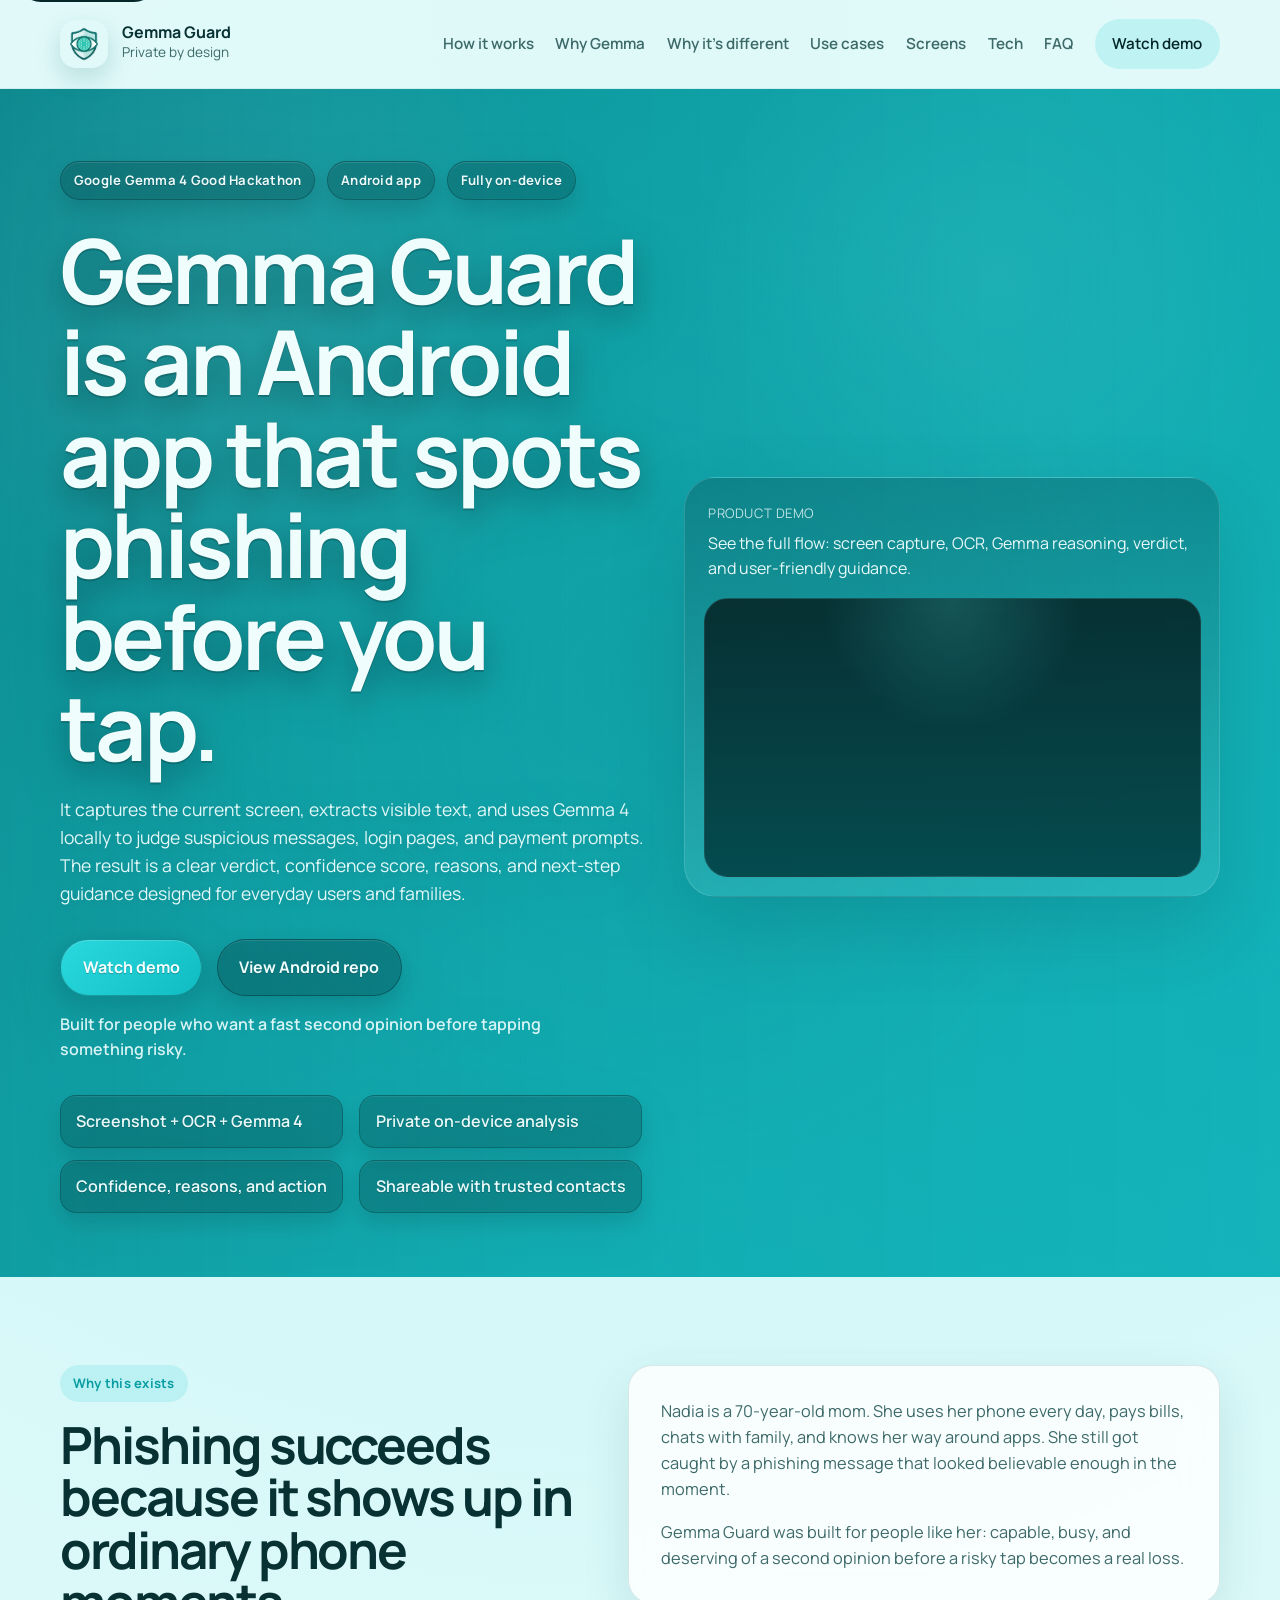
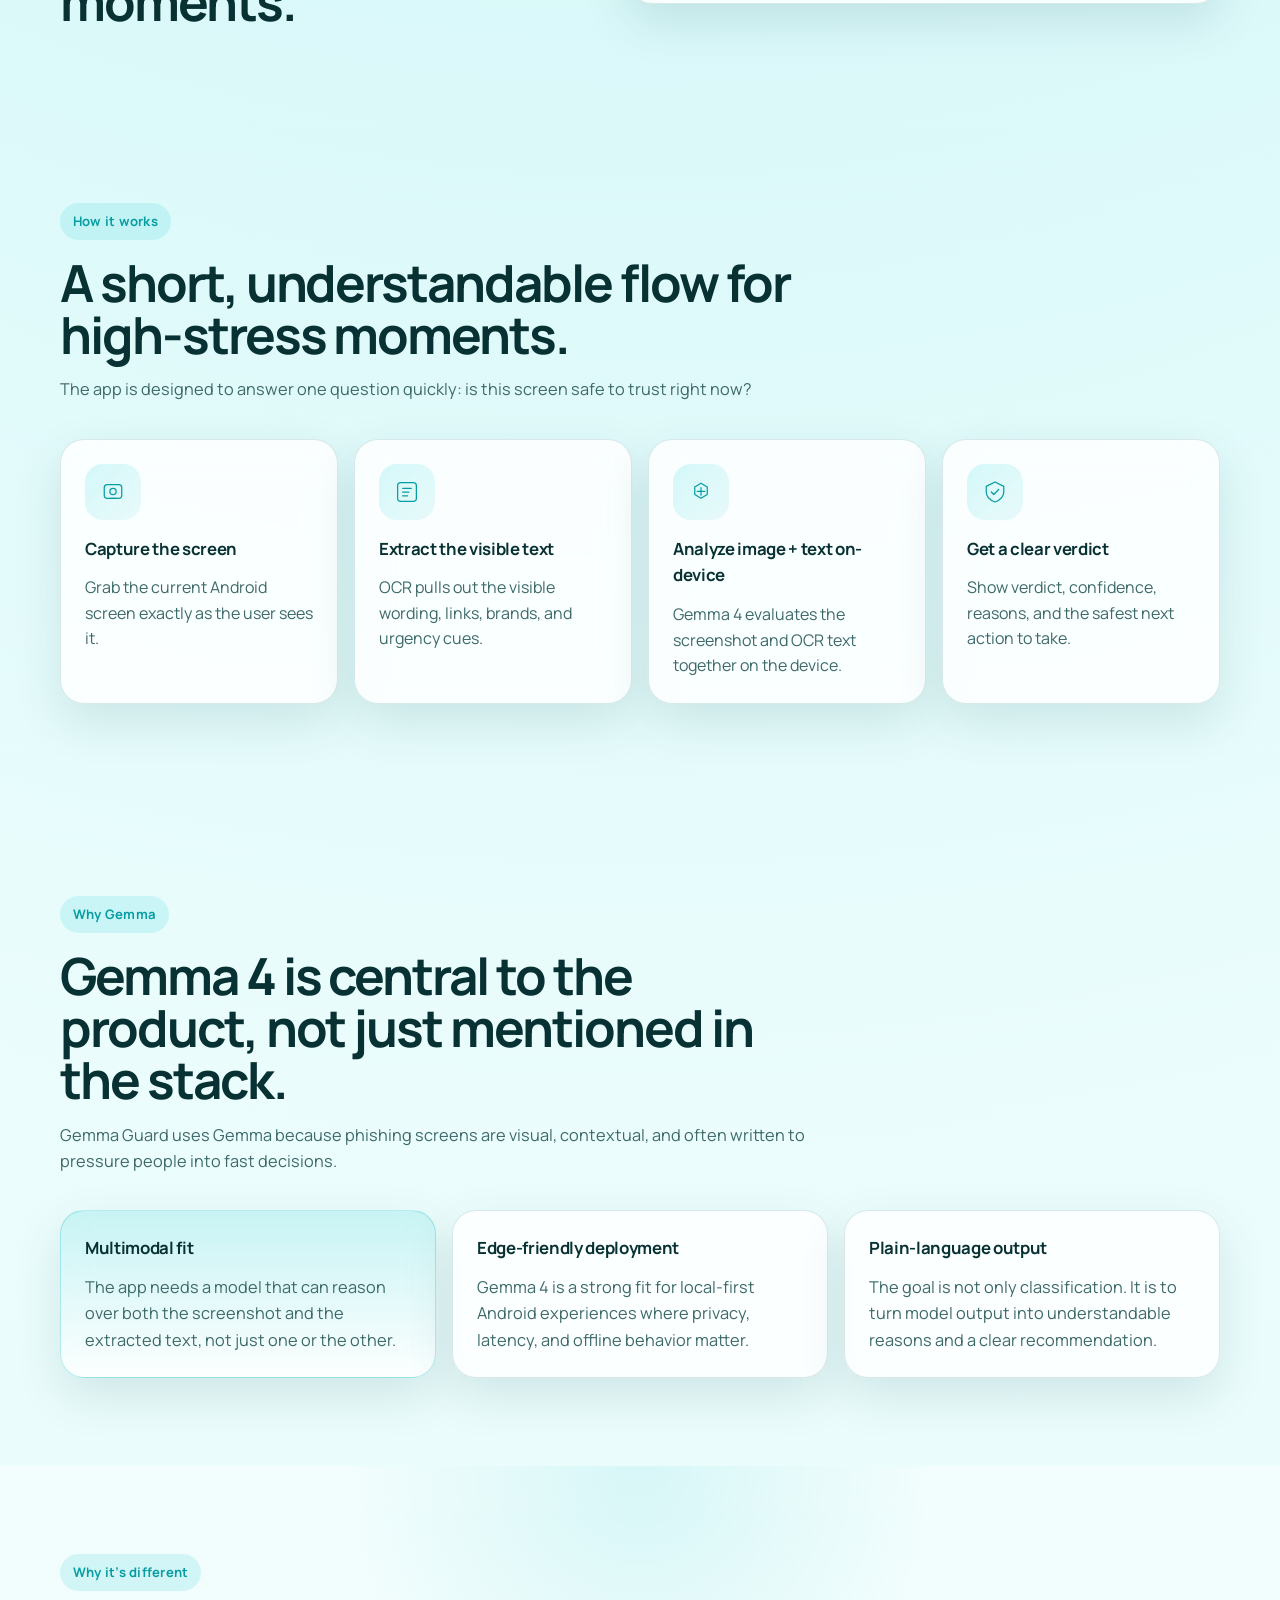
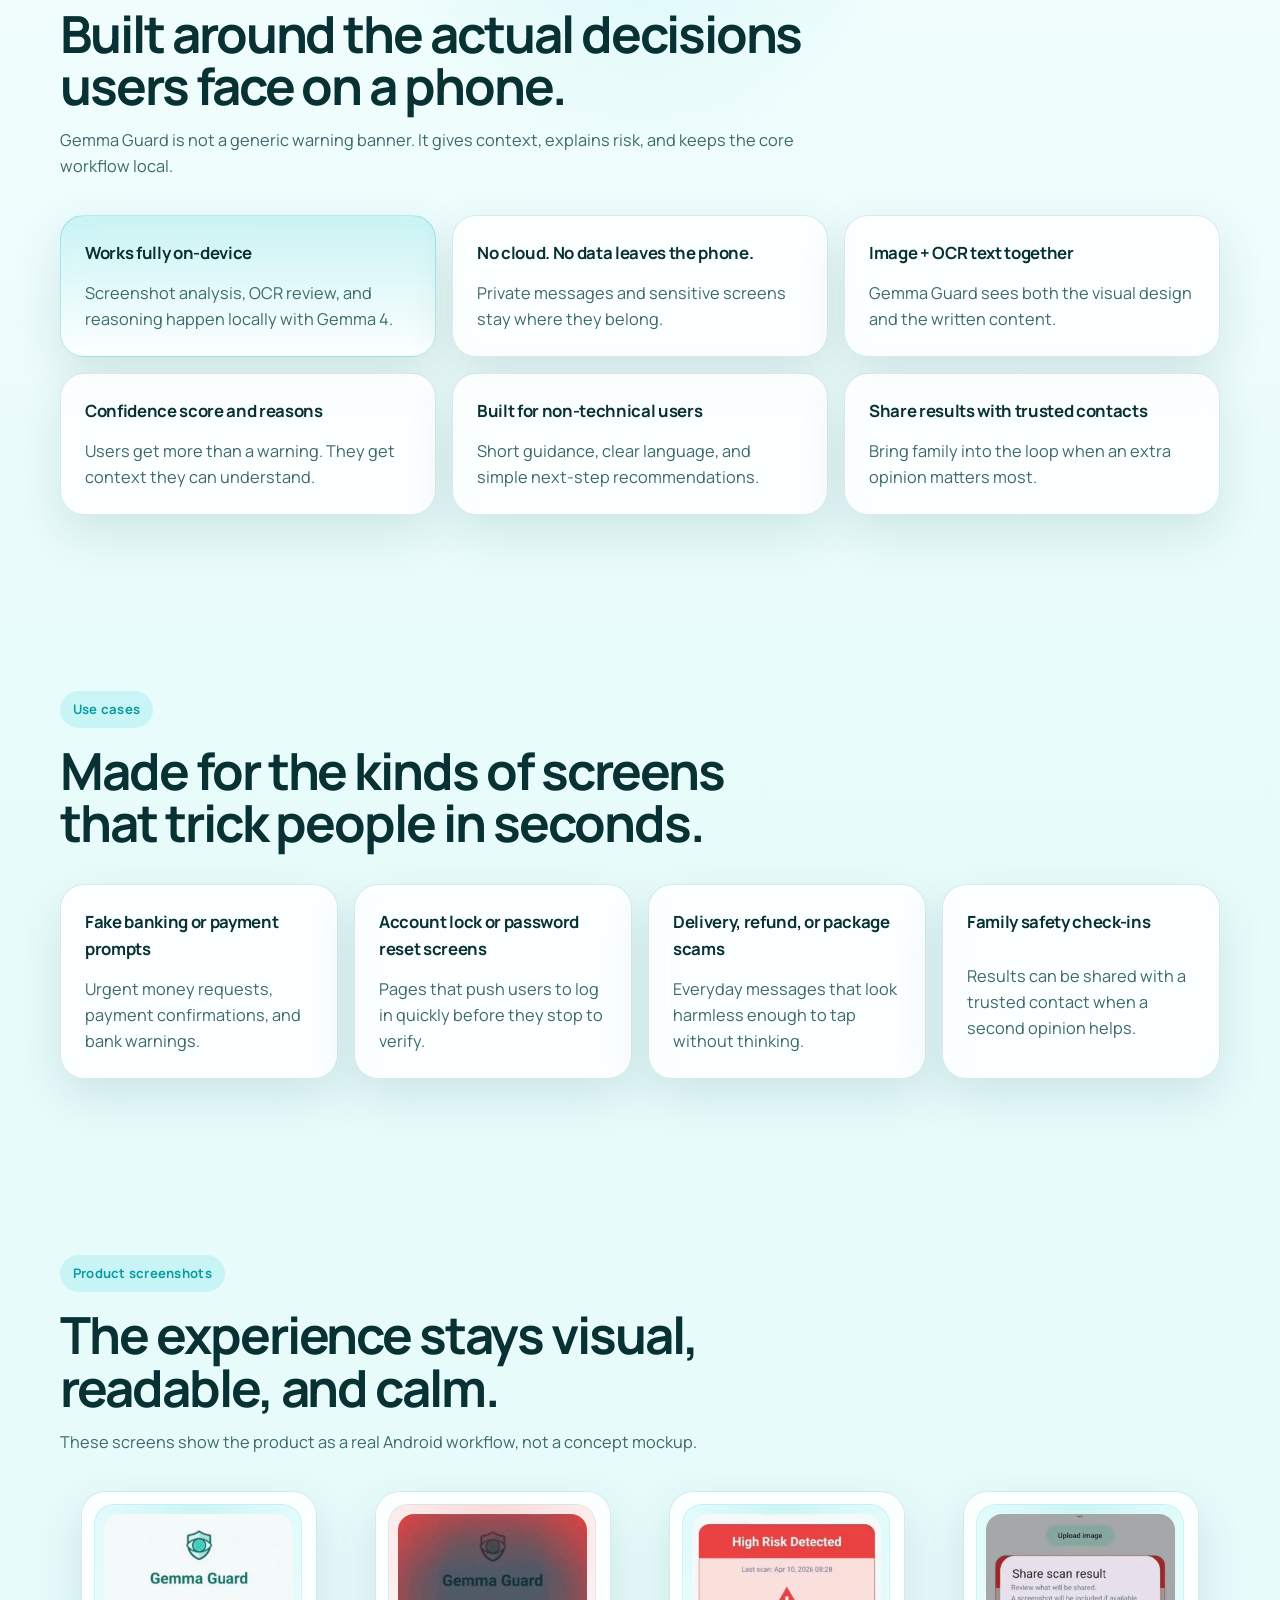
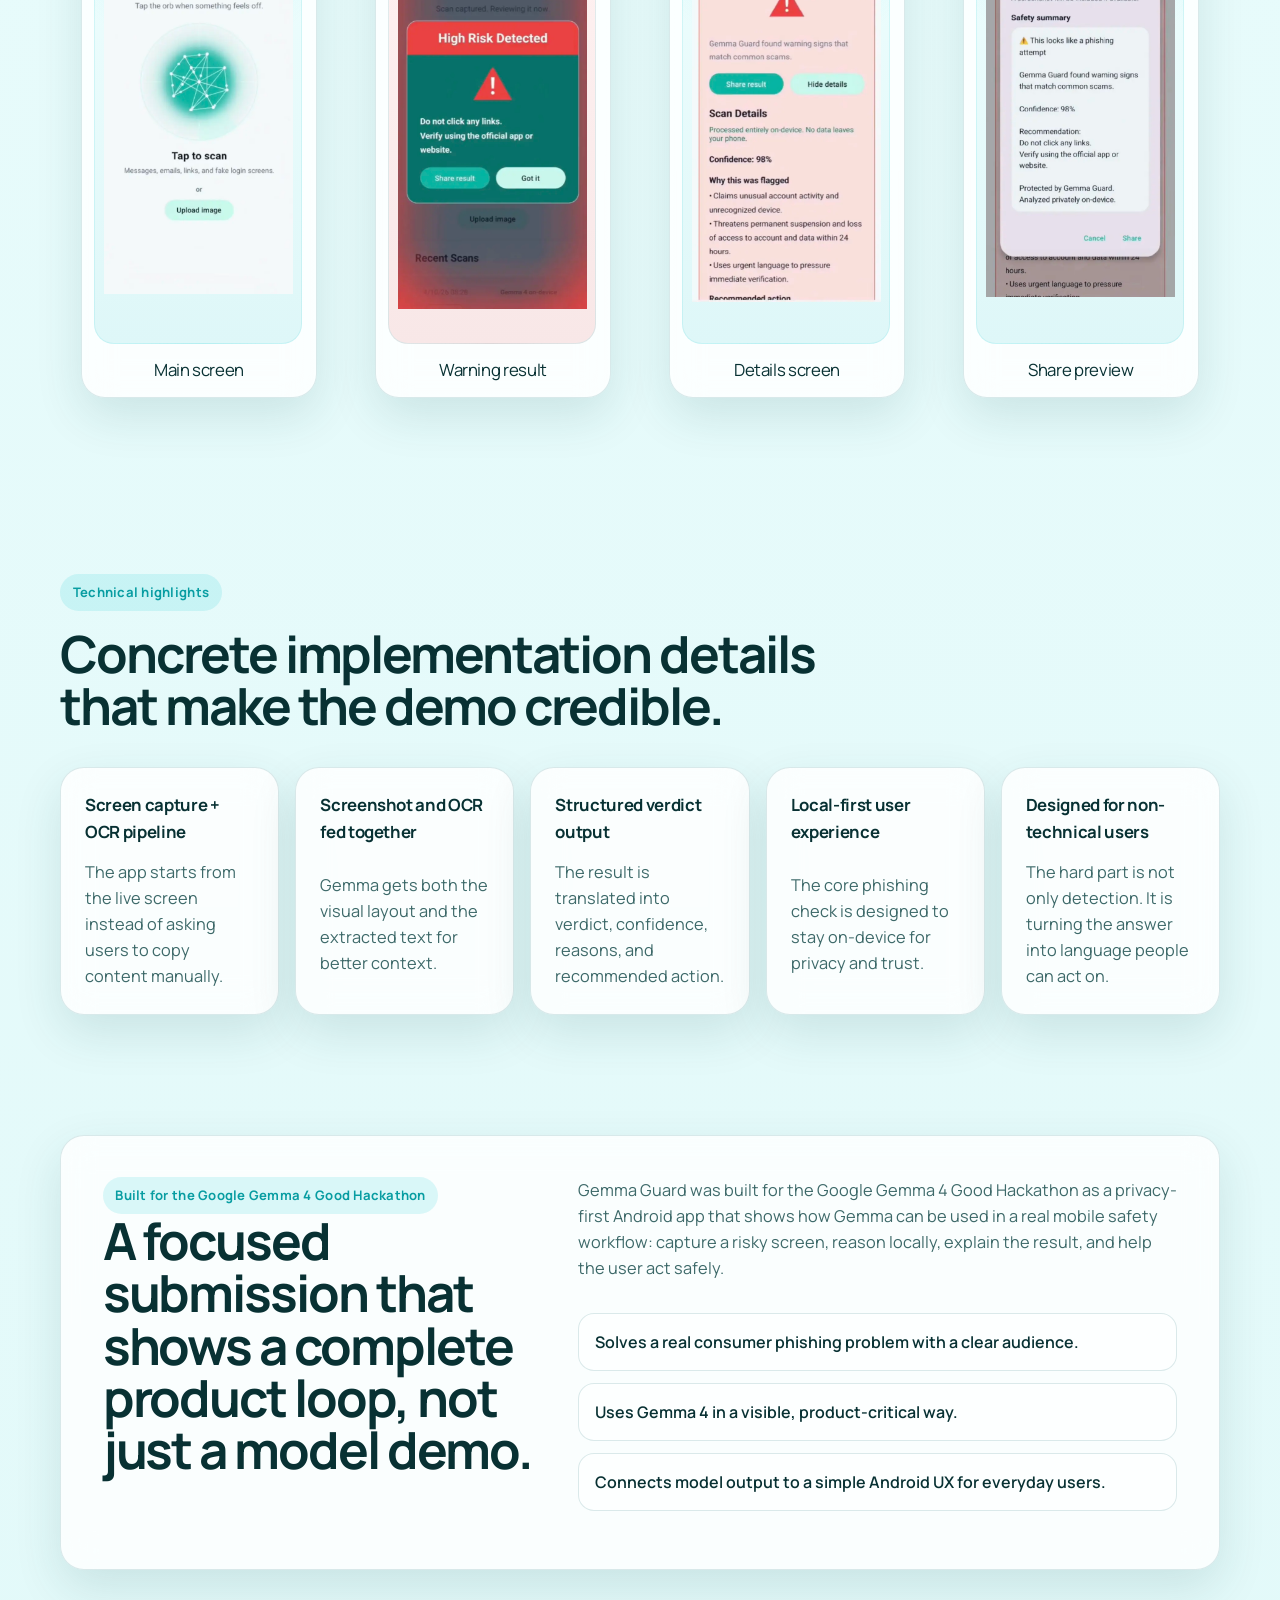
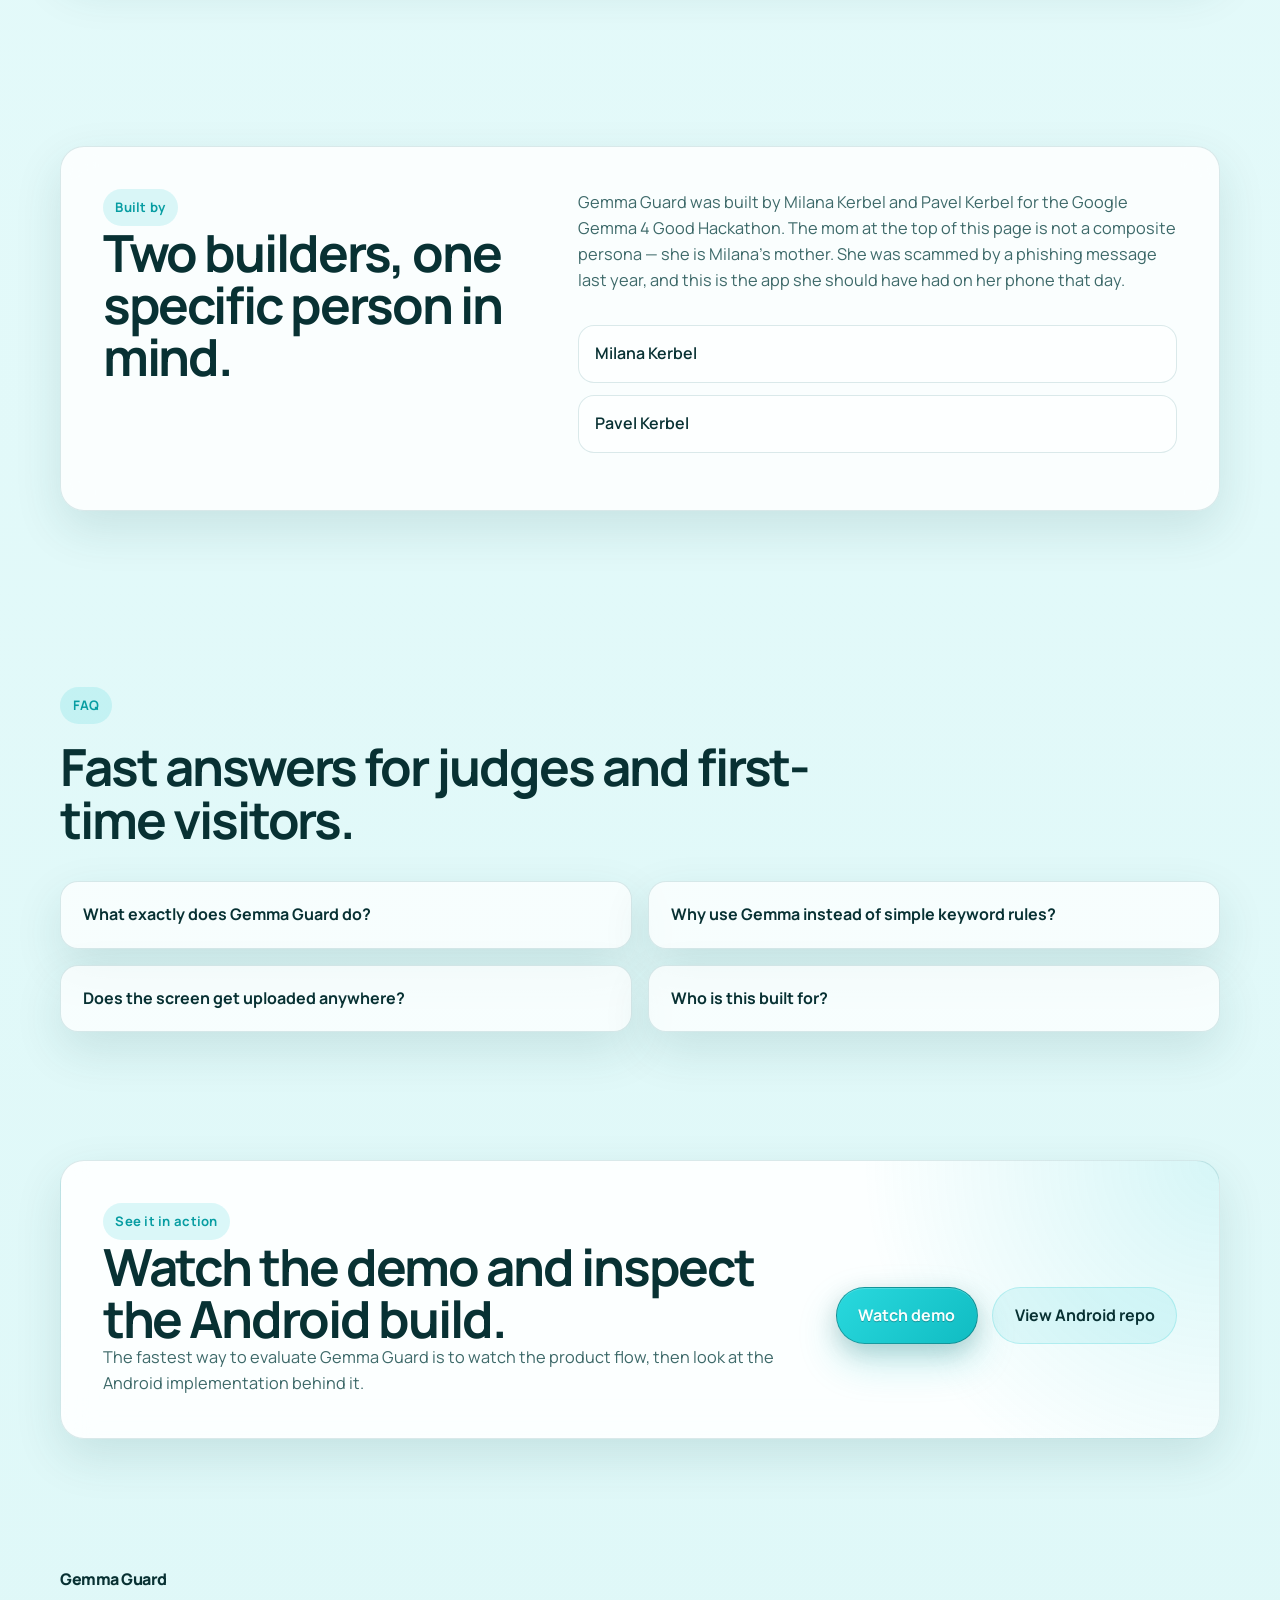
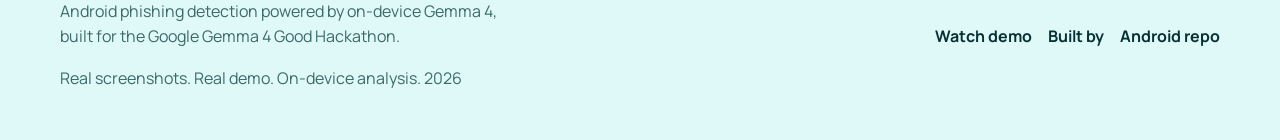
==== commit bb9760f3: "added team" ====
--- a/index.html
+++ b/index.html
@@ -449,6 +449,28 @@
         </div>
       </section>
 
+      <section class="section-pad team-section" id="team">
+        <div class="container secondary-panel">
+          <div>
+            <span class="section-label">Built by</span>
+            <h2>Two builders, one specific person in mind.</h2>
+          </div>
+          <div class="hackathon-copy">
+            <p>
+              Gemma Guard was built by Milana Kerbel and Pavel Kerbel for the
+              Google Gemma 4 Good Hackathon. The mom at the top of this page is
+              not a composite persona — she is Milana’s mother. She was scammed
+              by a phishing message last year, and this is the app she should
+              have had on her phone that day.
+            </p>
+            <ul class="hackathon-points">
+              <li>Milana Kerbel</li>
+              <li>Pavel Kerbel</li>
+            </ul>
+          </div>
+        </div>
+      </section>
+
       <section class="section-pad faq-section" id="faq">
         <div class="container">
           <div class="section-heading section-heading-wide">
@@ -525,6 +547,7 @@
         </div>
         <div class="footer-links">
           <a href="#demo">Watch demo</a>
+          <a href="#team">Built by</a>
           <a href="https://github.com/GemmaGuard/gemma-guard-android" target="_blank" rel="noopener noreferrer">
             Android repo
           </a>
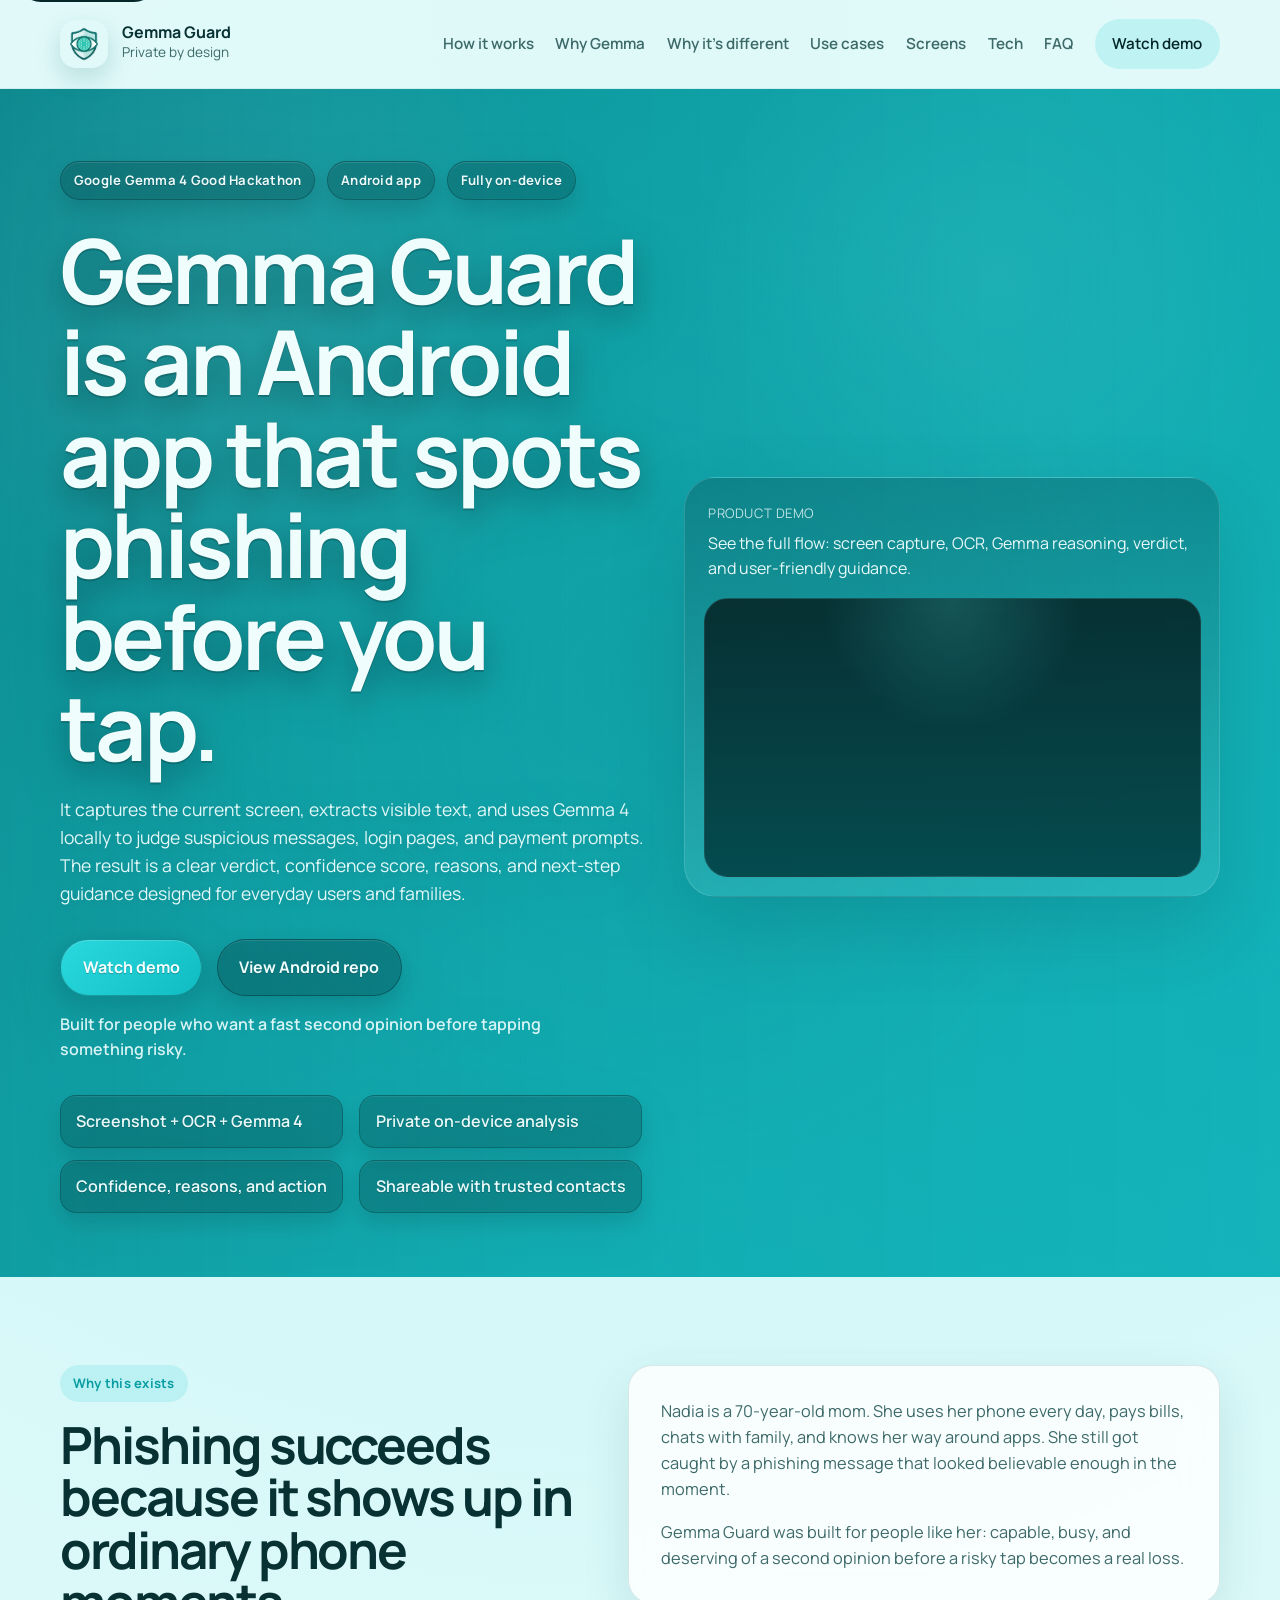
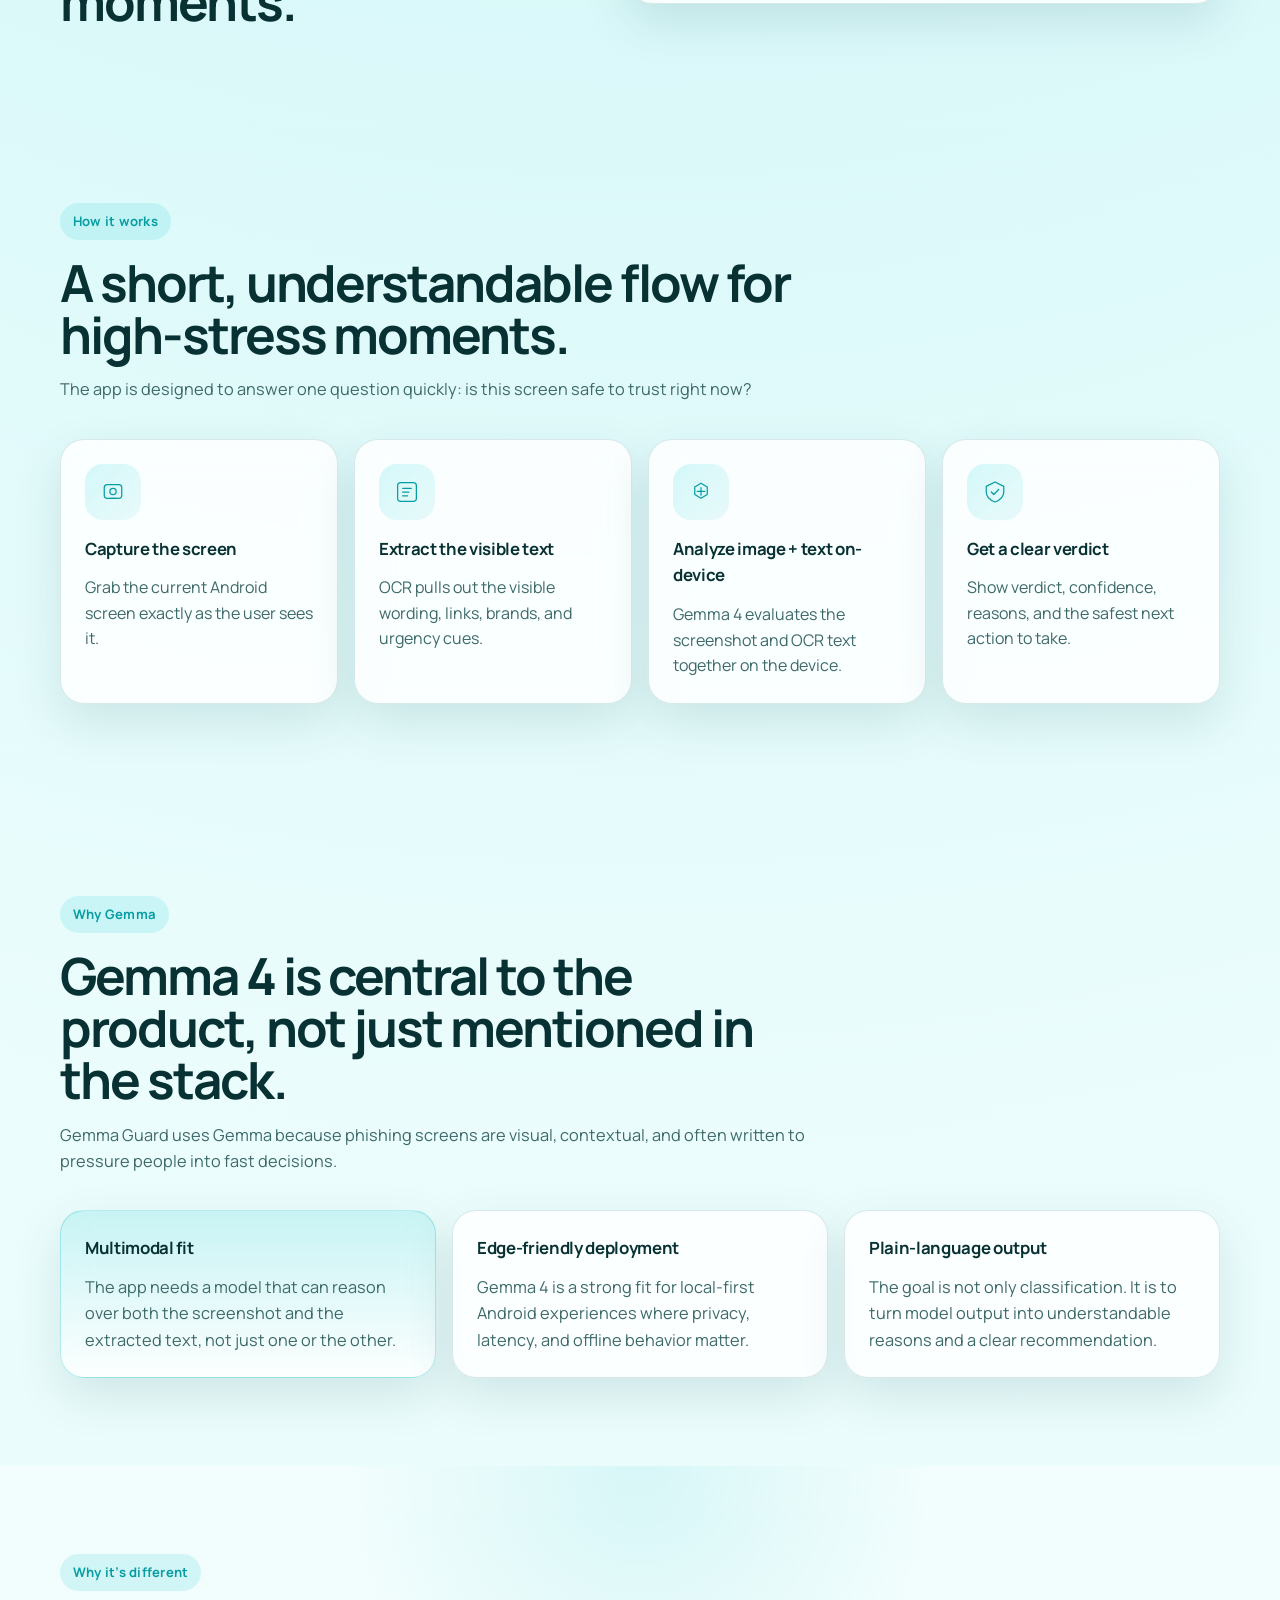
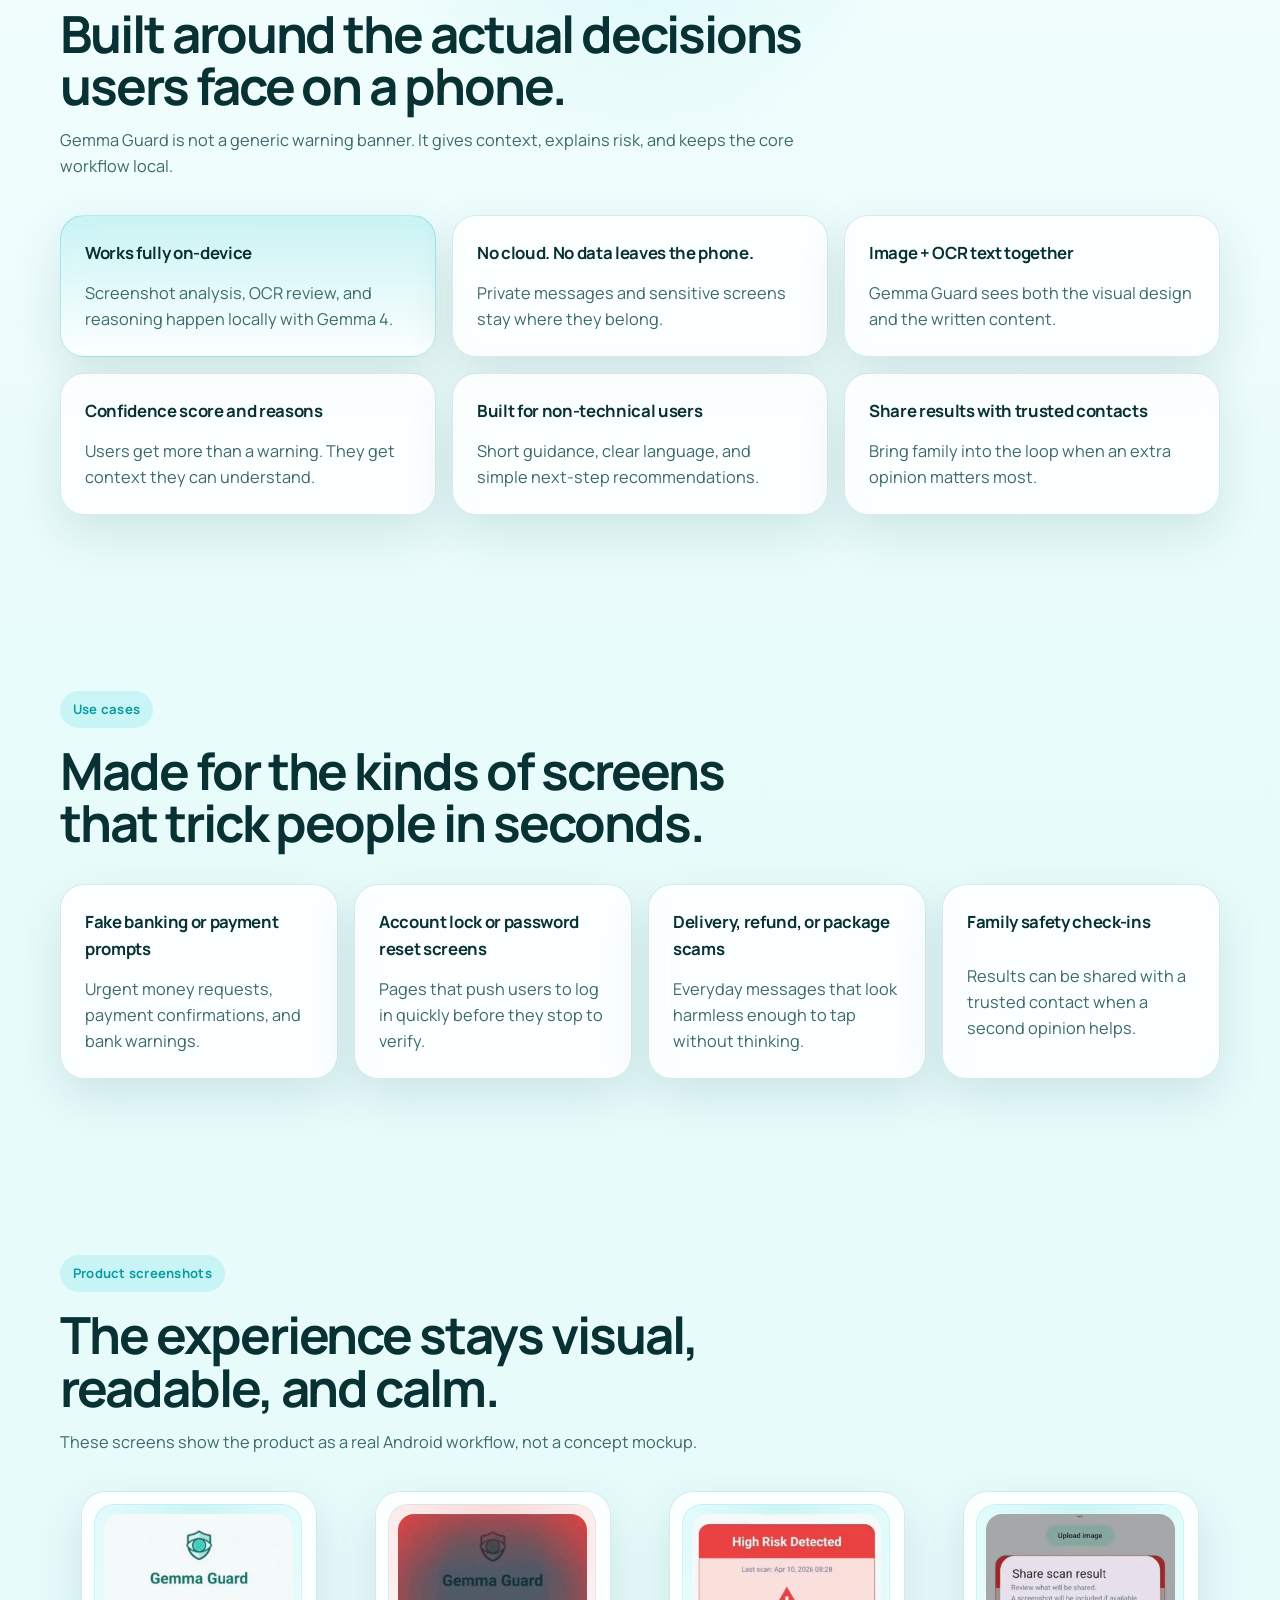
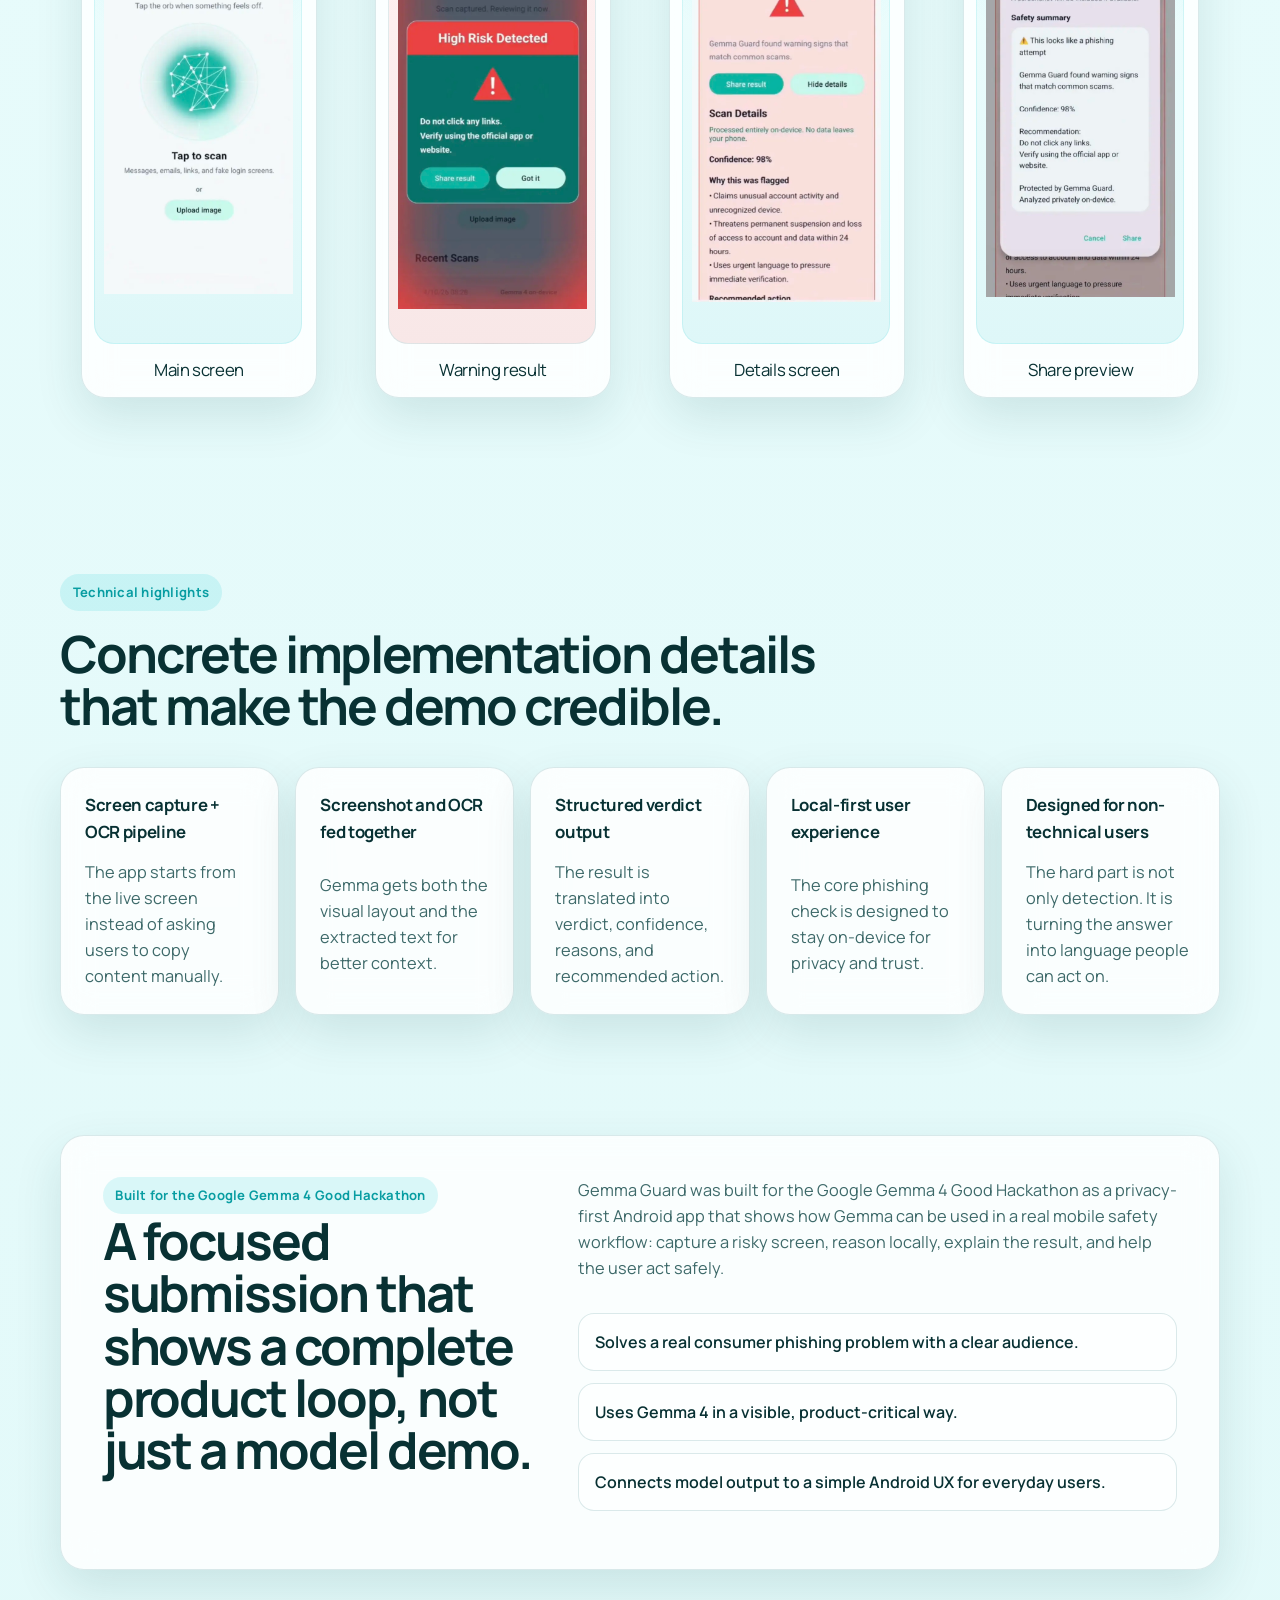
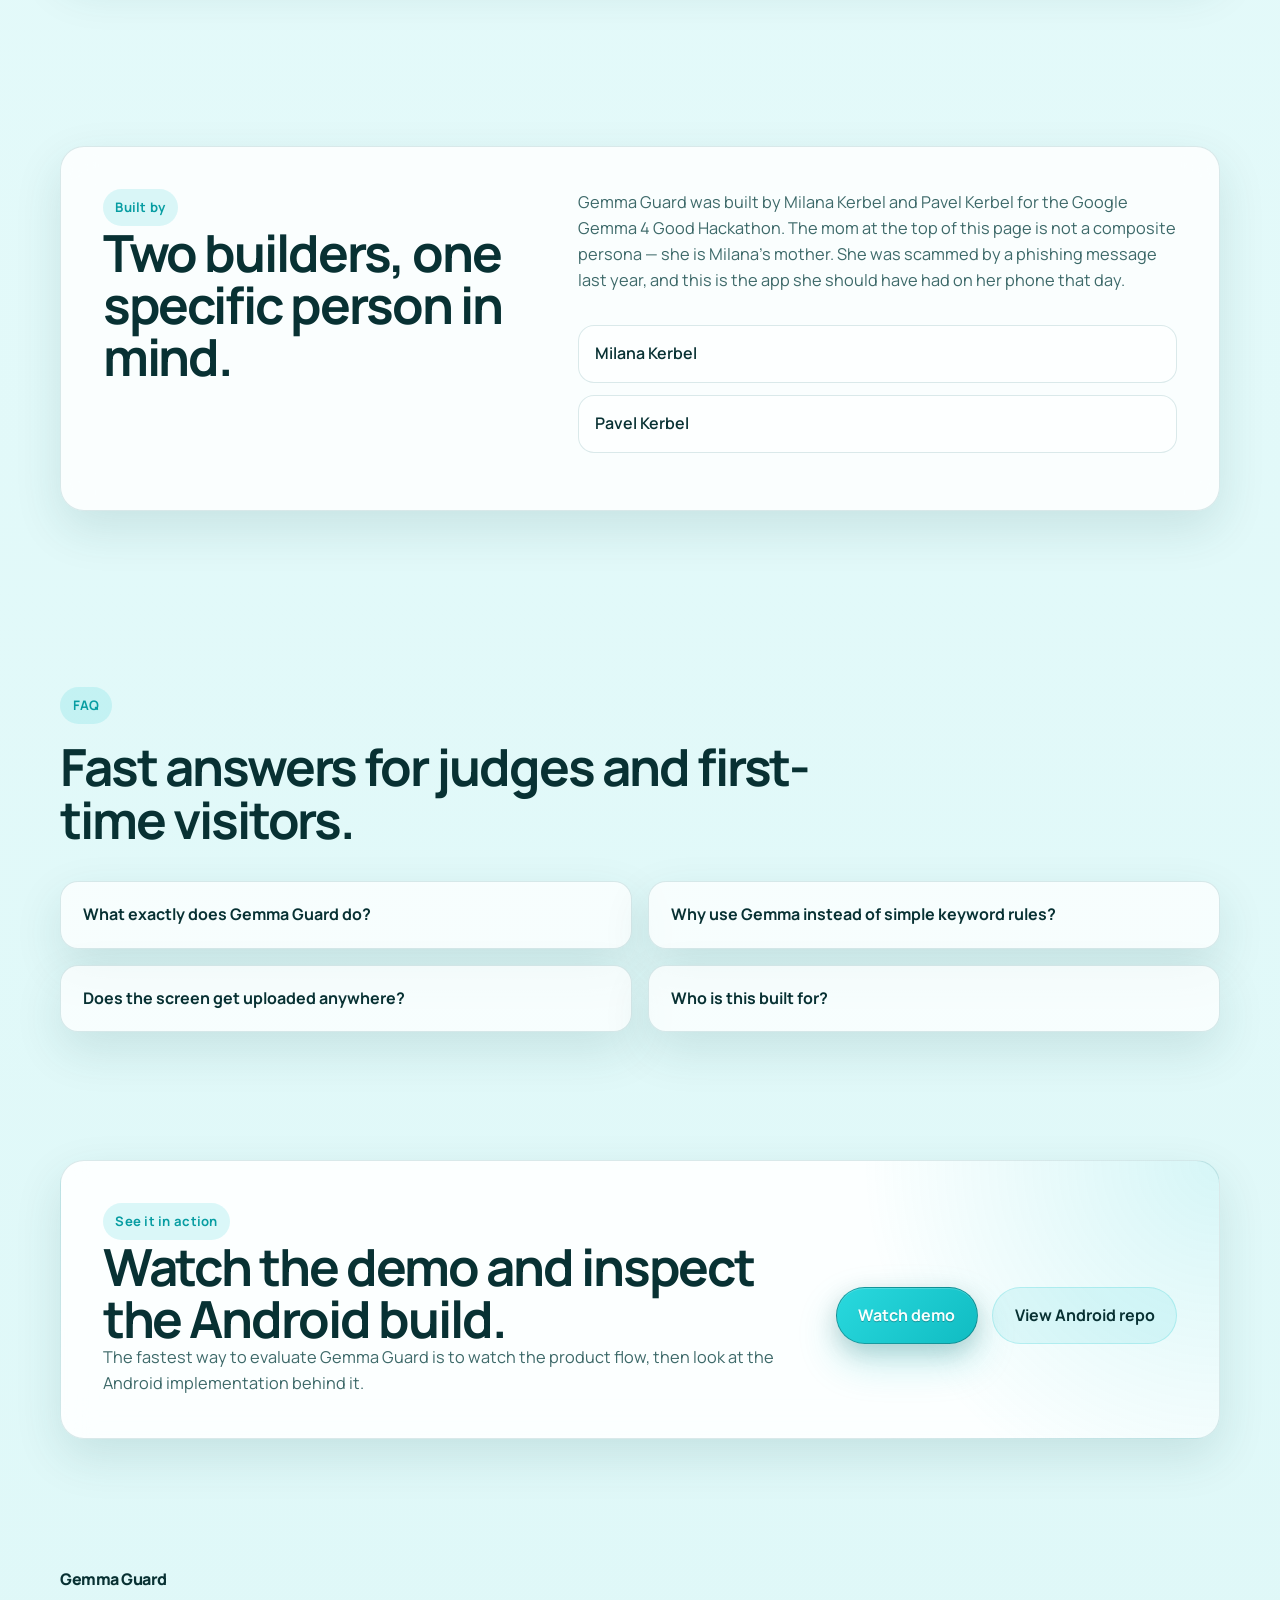
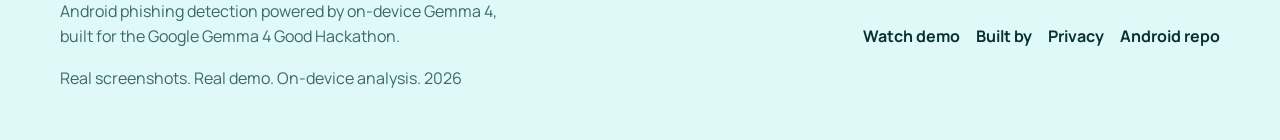
==== commit 01c74ad3: "add privacy policy page for Play Store listing Co-Authored-By: Claude Opus 4.7 <noreply@anthropic.co" ====
--- a/index.html
+++ b/index.html
@@ -548,6 +548,7 @@
         <div class="footer-links">
           <a href="#demo">Watch demo</a>
           <a href="#team">Built by</a>
+          <a href="/privacy.html">Privacy</a>
           <a href="https://github.com/GemmaGuard/gemma-guard-android" target="_blank" rel="noopener noreferrer">
             Android repo
           </a>
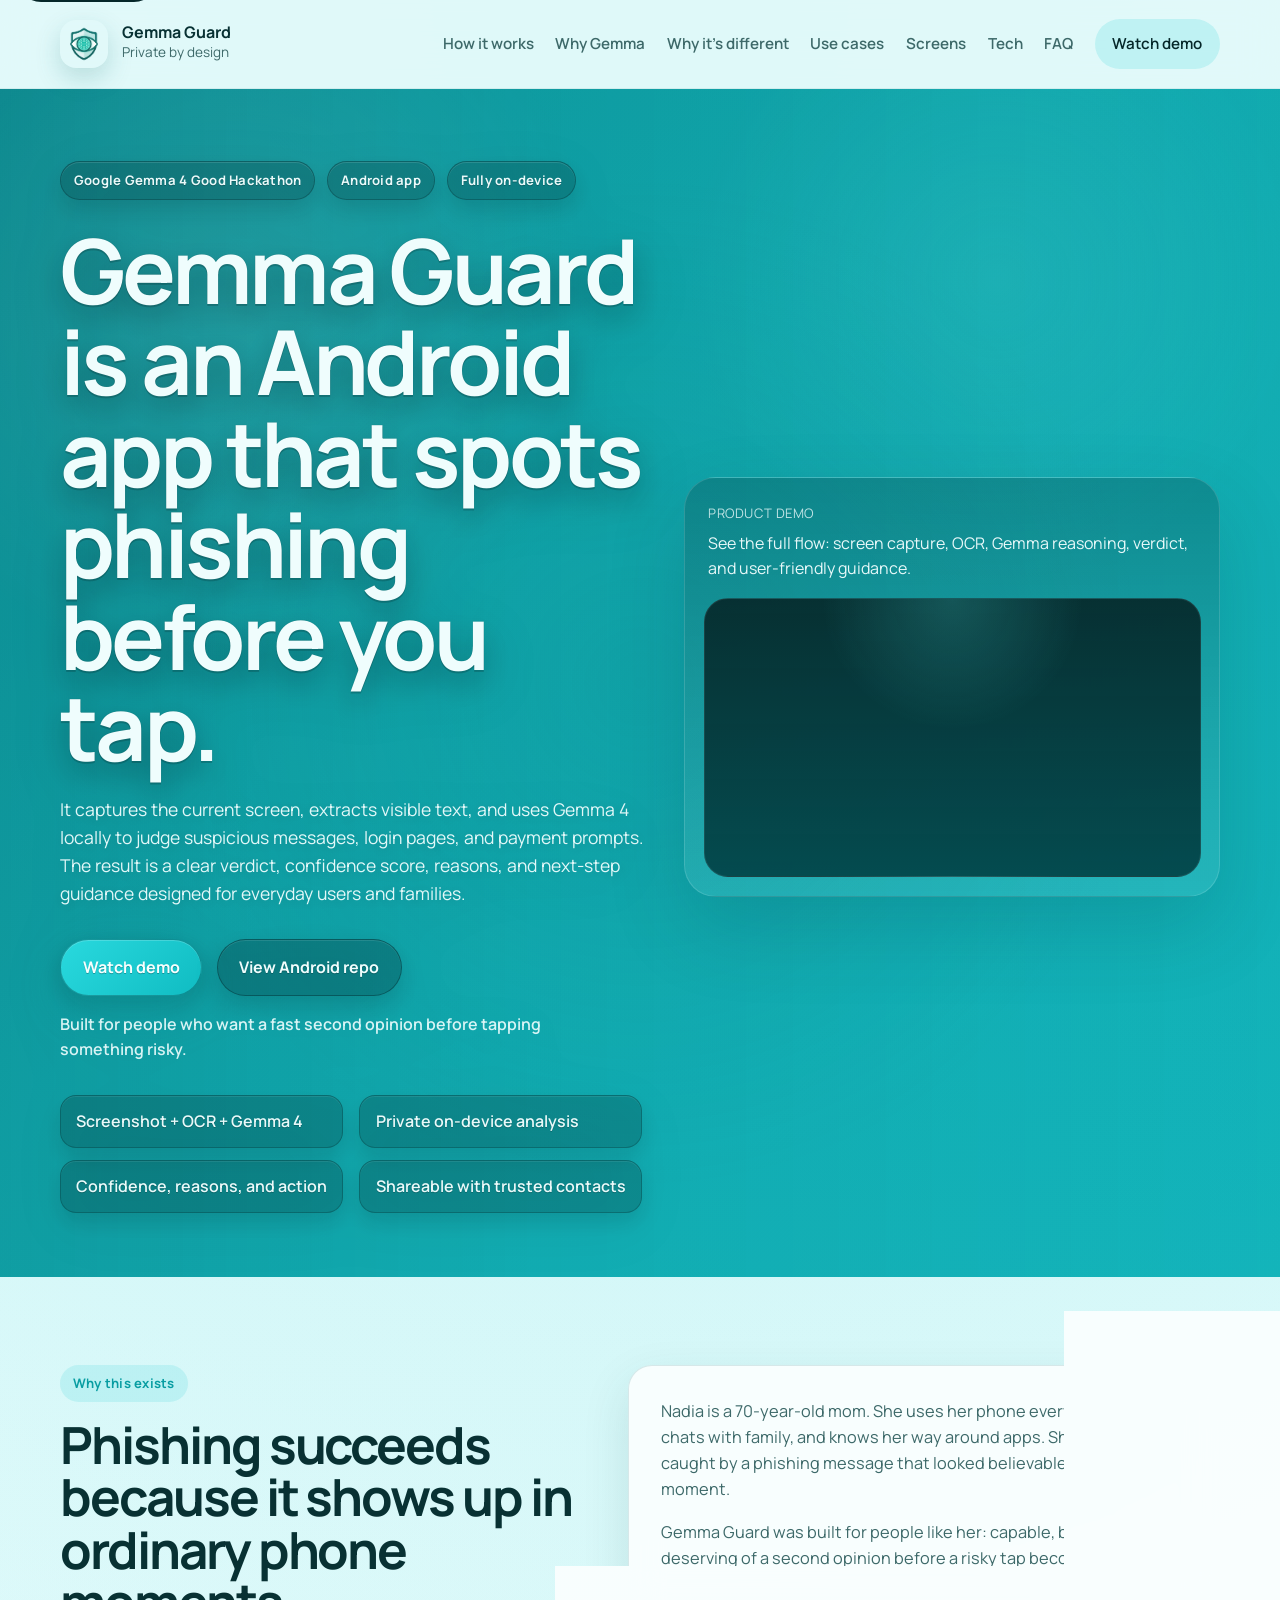
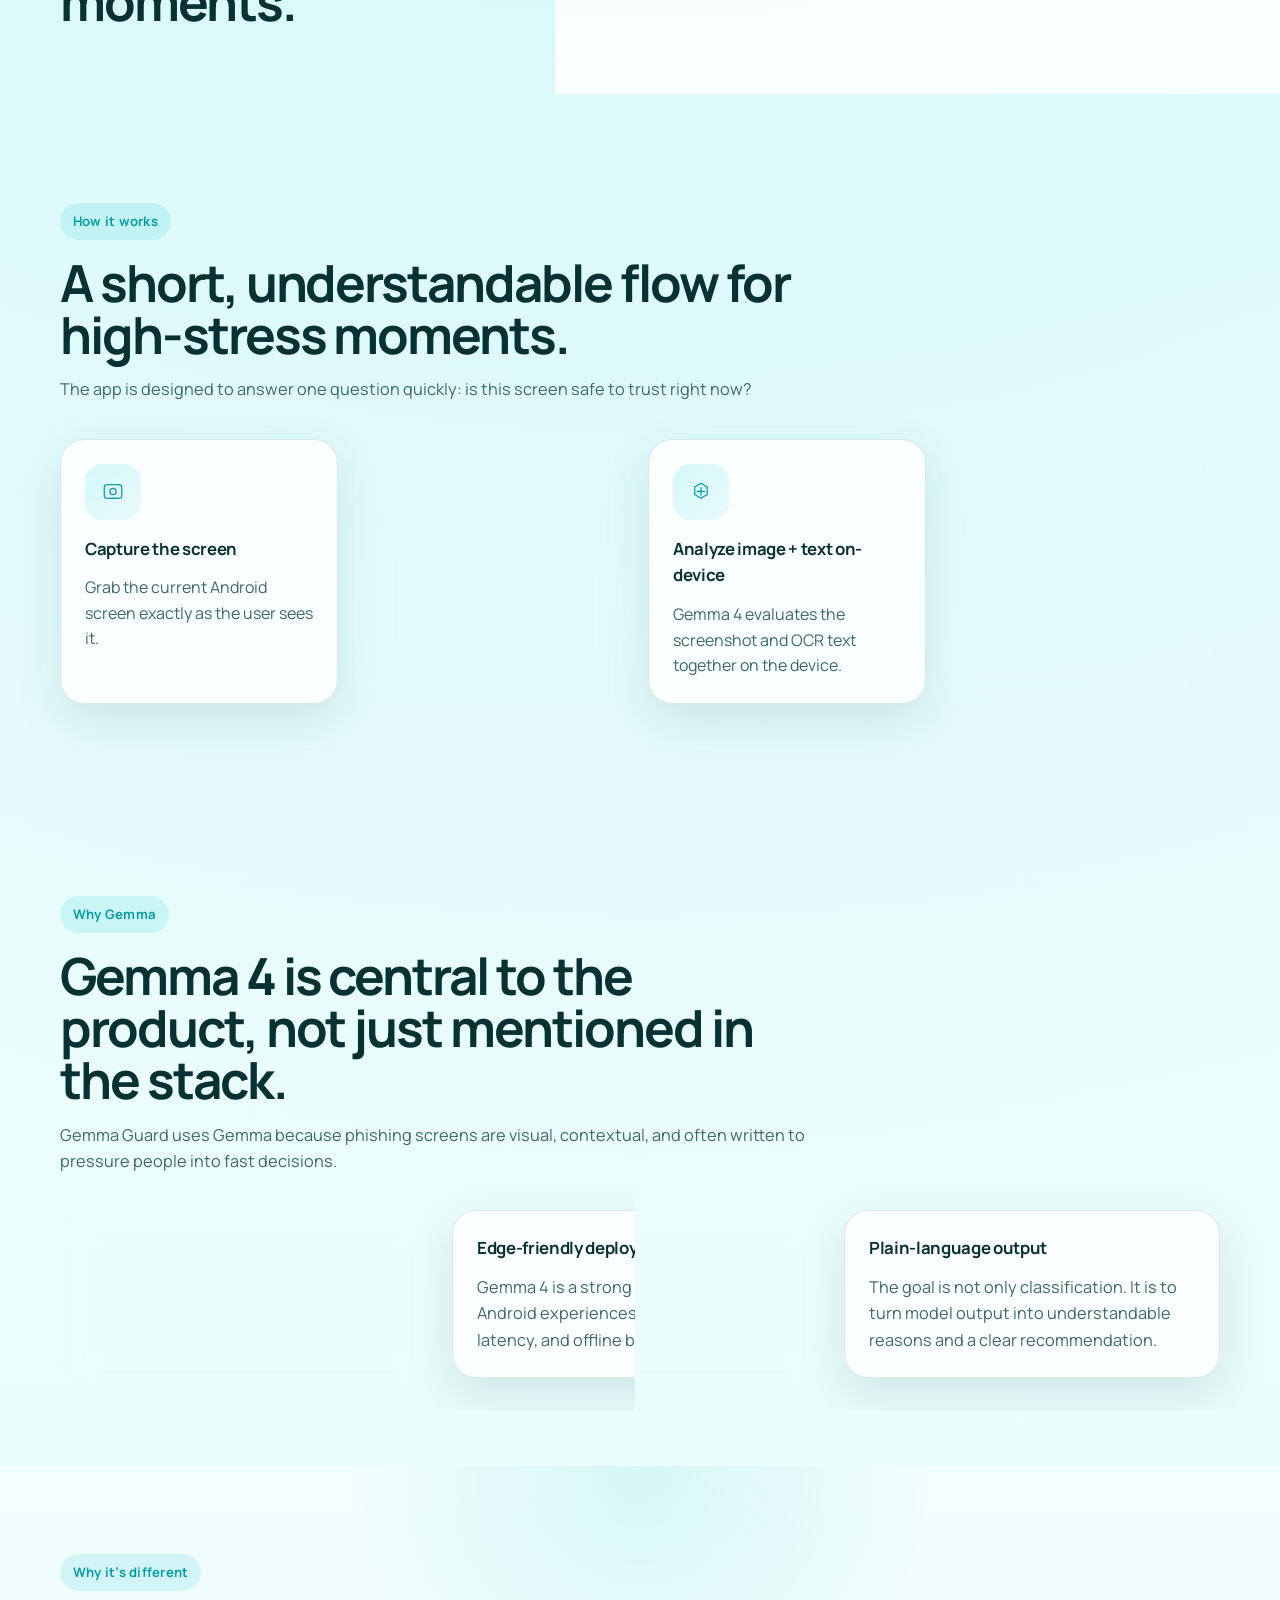
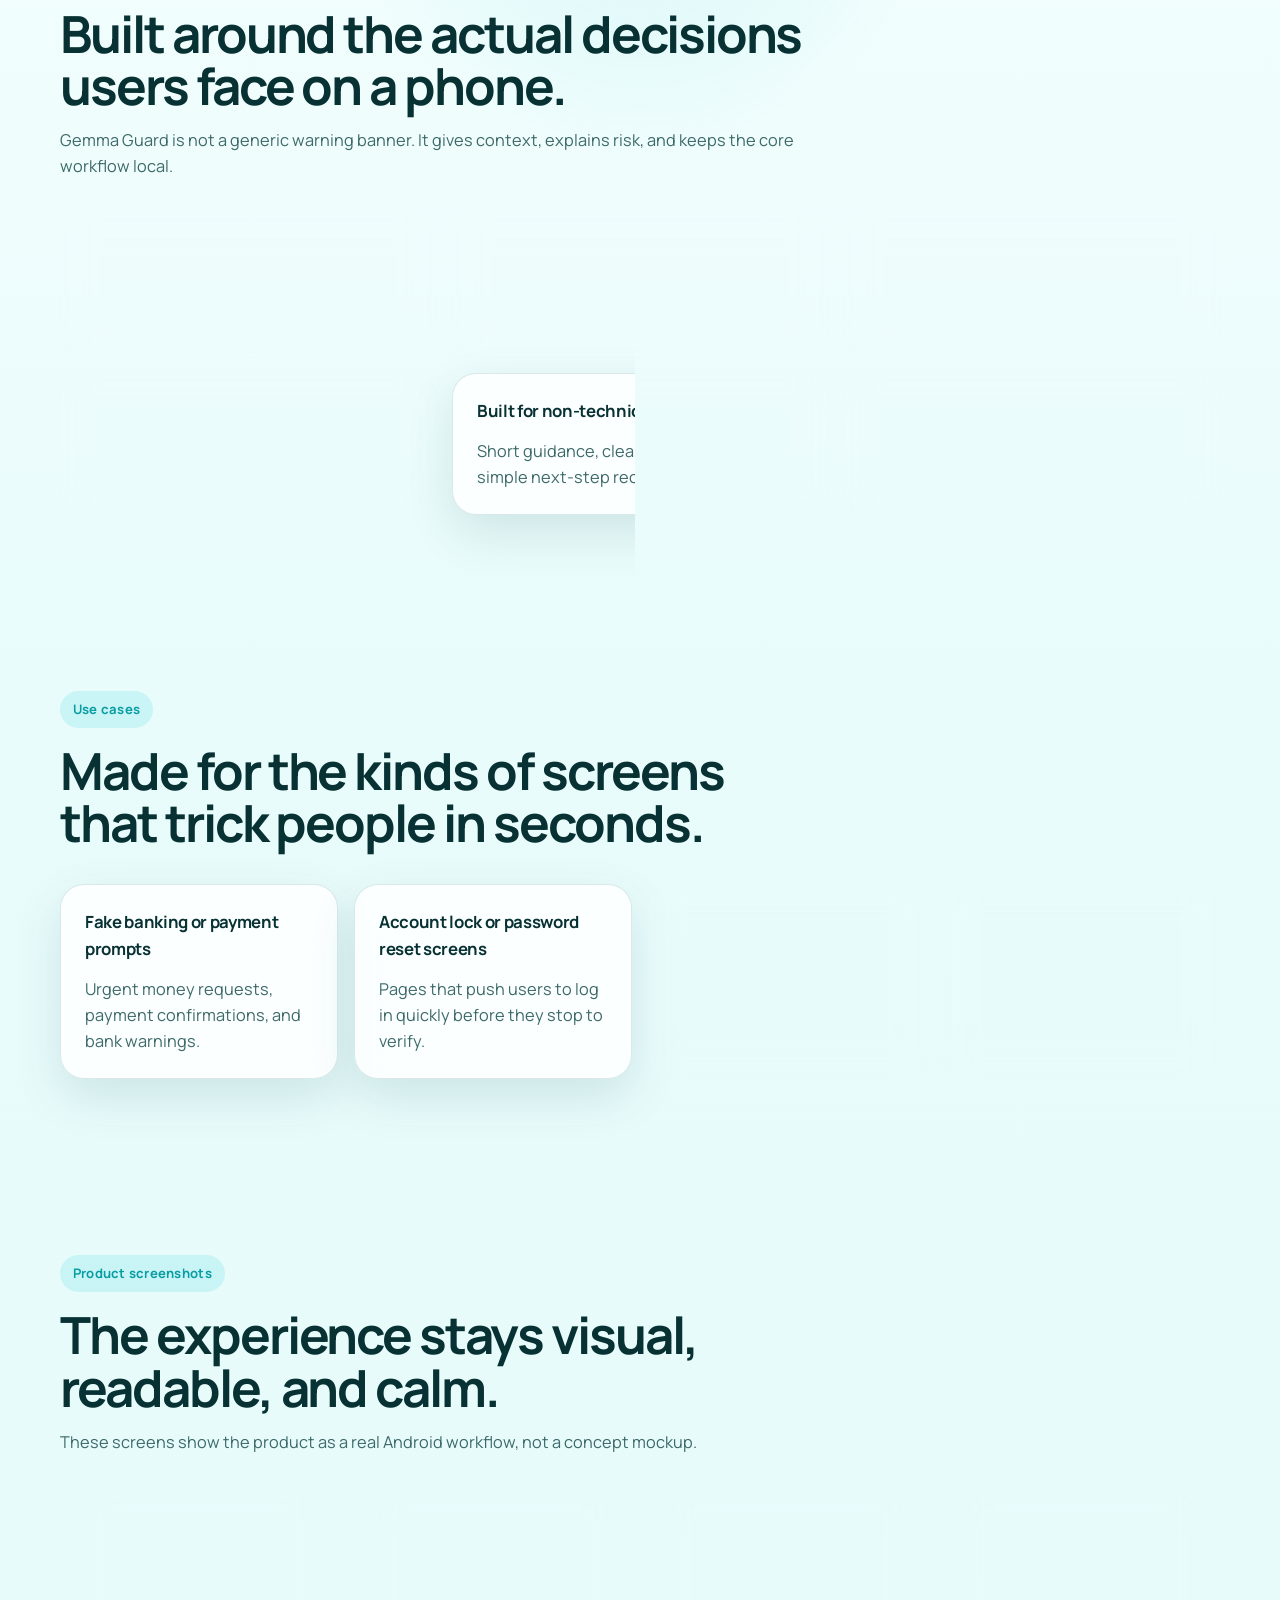
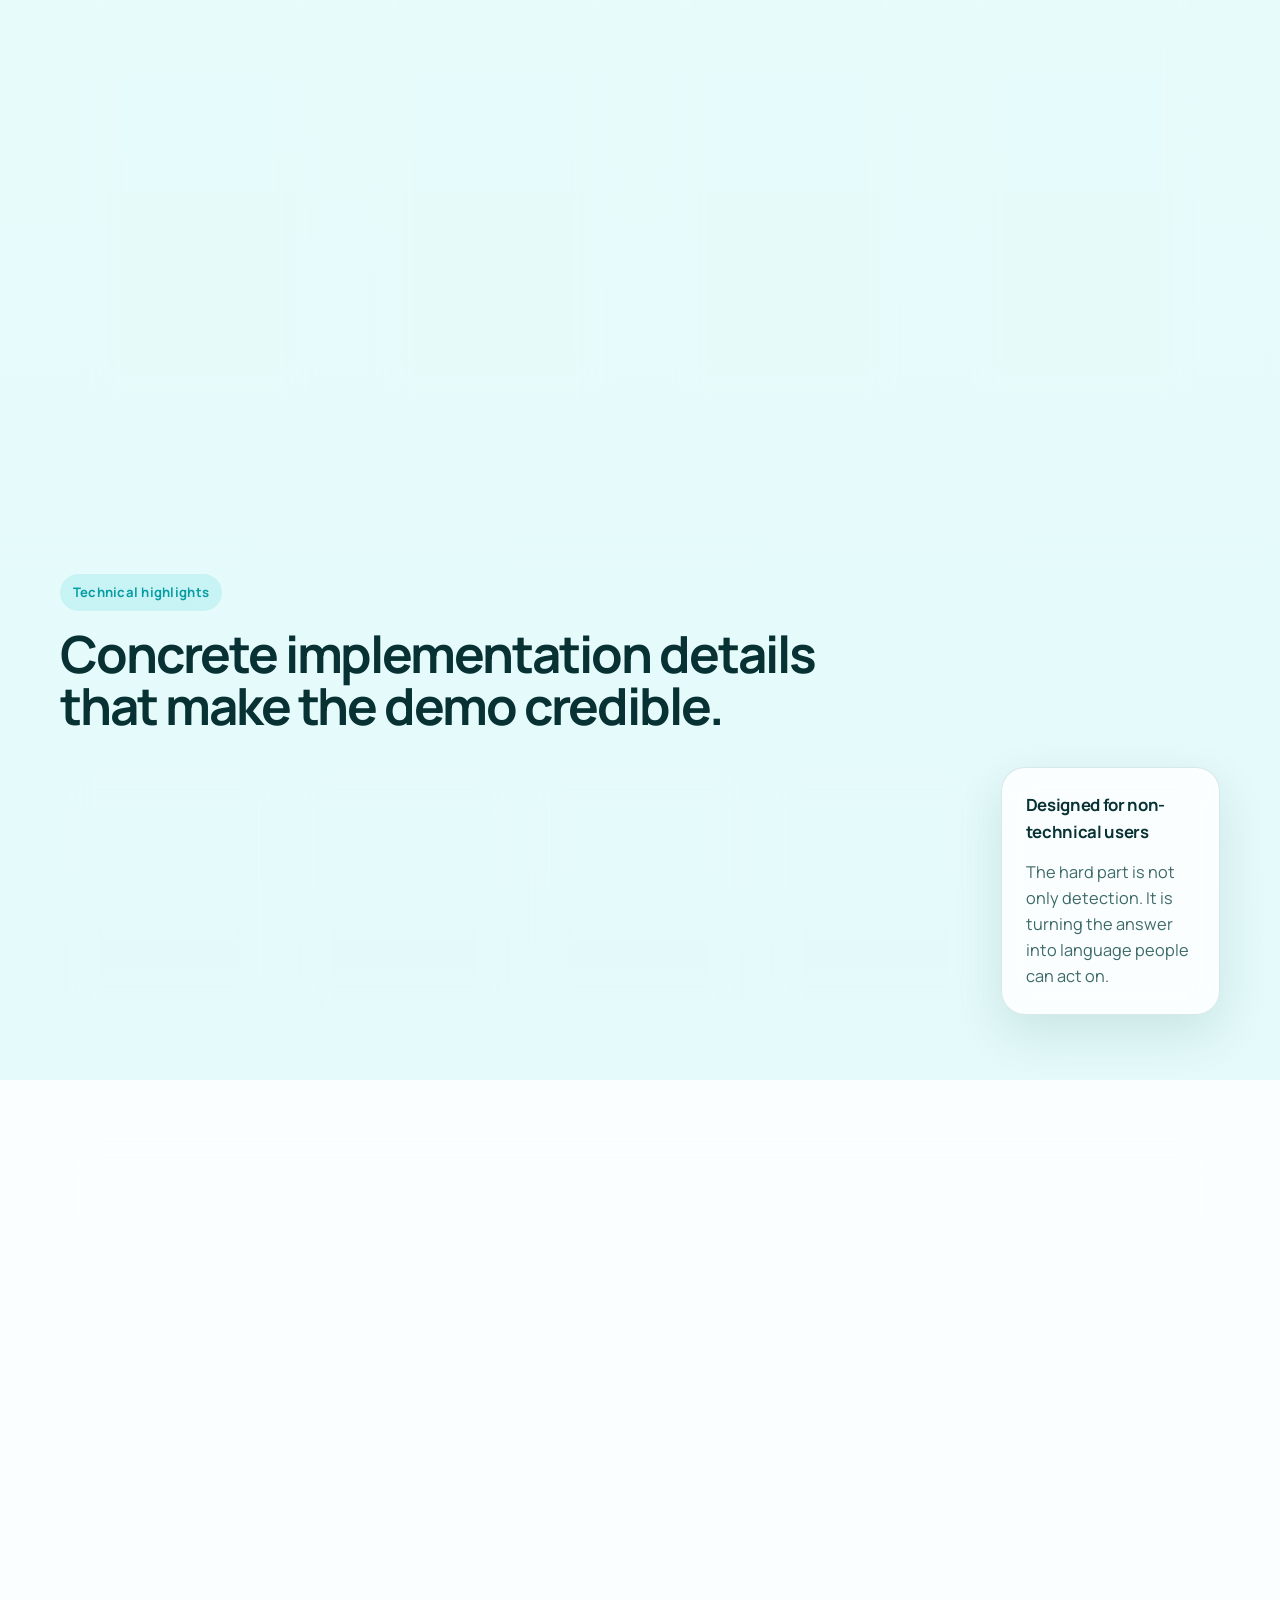
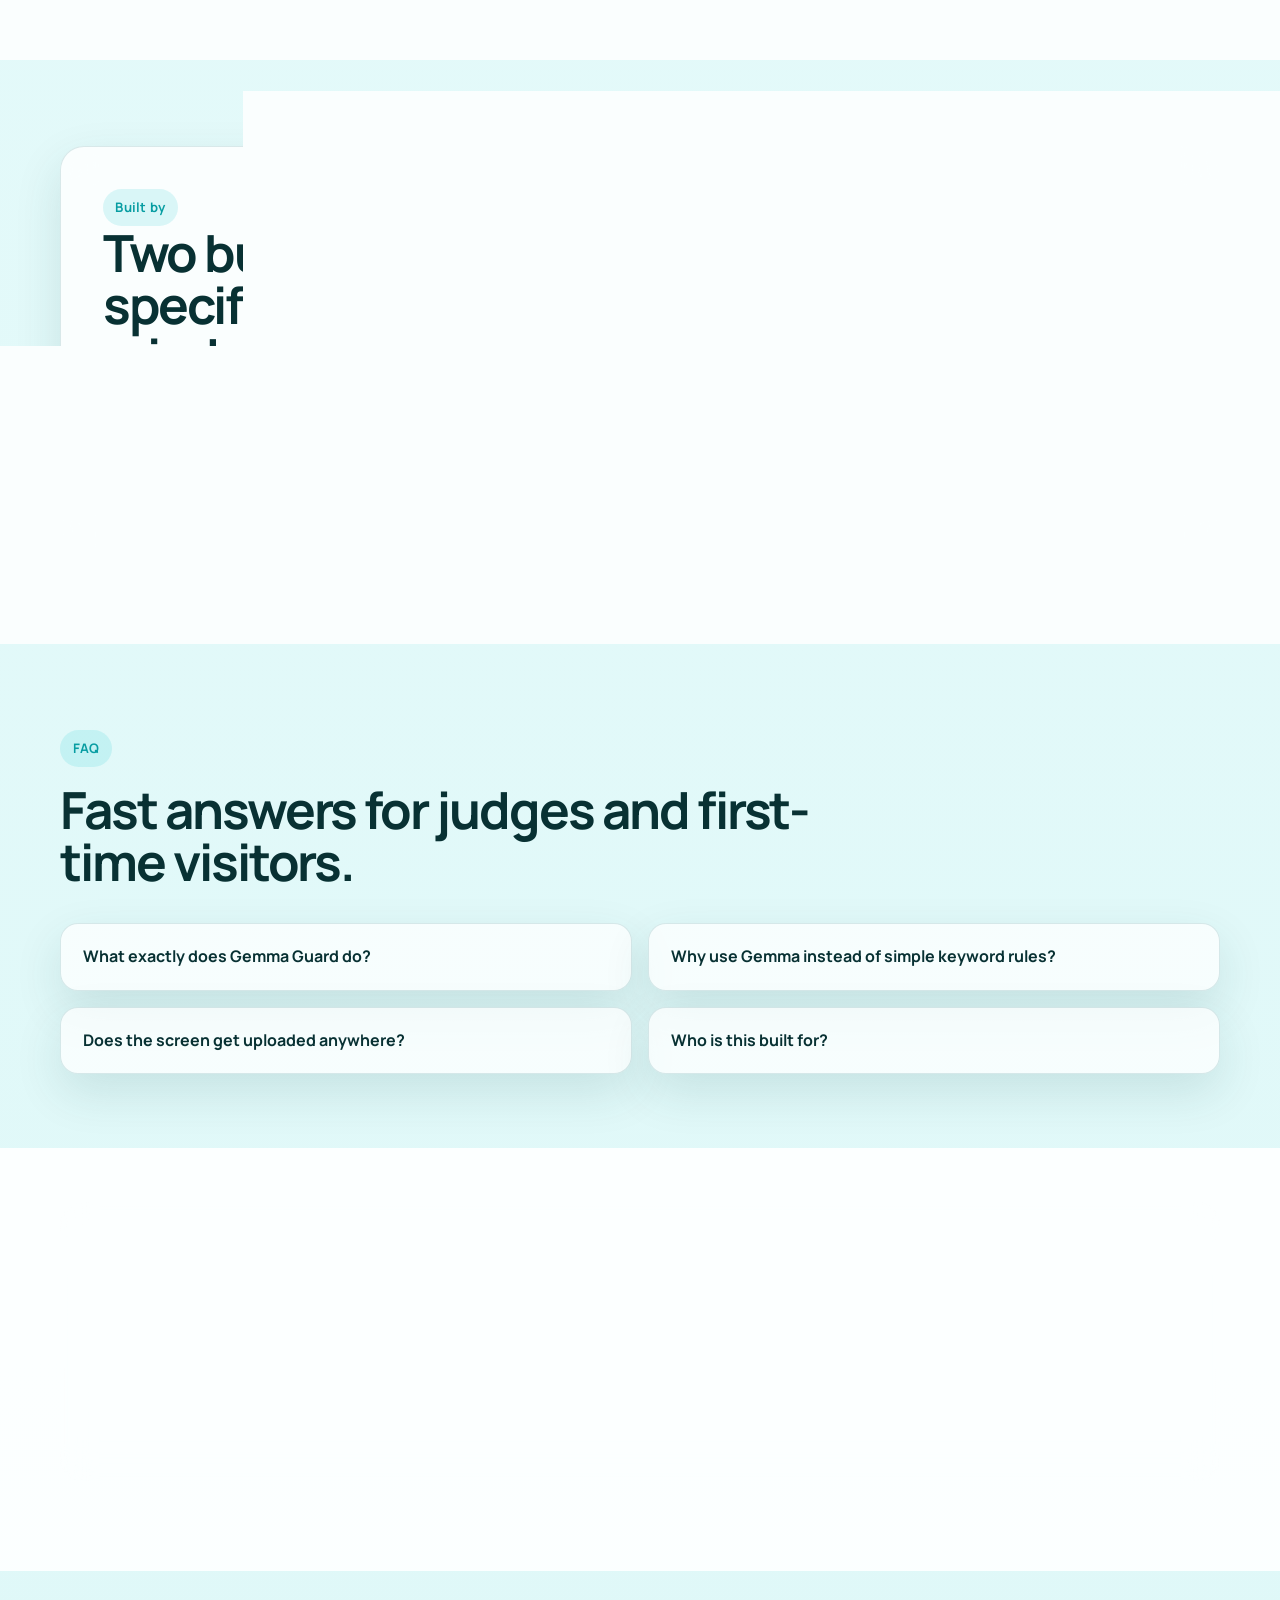
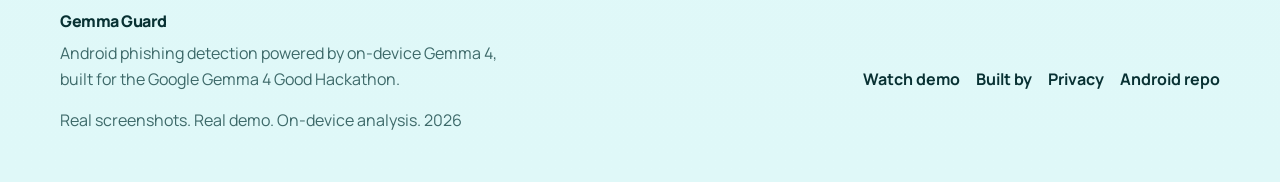
==== commit c8718428: "link team names to LinkedIn and add contact email Co-Authored-By: Claude Opus 4.7 <noreply@anthropic" ====
--- a/index.html
+++ b/index.html
@@ -464,9 +464,20 @@
               have had on her phone that day.
             </p>
             <ul class="hackathon-points">
-              <li>Milana Kerbel</li>
-              <li>Pavel Kerbel</li>
+              <li>
+                <a href="https://www.linkedin.com/in/milana-kerbel-a8aba520/" target="_blank" rel="noopener noreferrer">
+                  Milana Kerbel
+                </a>
+              </li>
+              <li>
+                <a href="https://www.linkedin.com/in/kerbelp/" target="_blank" rel="noopener noreferrer">
+                  Pavel Kerbel
+                </a>
+              </li>
             </ul>
+            <p class="team-contact">
+              Contact: <a href="mailto:hello@gemmaguard.org">hello@gemmaguard.org</a>
+            </p>
           </div>
         </div>
       </section>
--- a/styles.css
+++ b/styles.css
@@ -706,6 +706,21 @@
   font-weight: 600;
 }
 
+.hackathon-points li a {
+  display: block;
+  color: inherit;
+  text-decoration: none;
+}
+
+.hackathon-points li:has(a):hover {
+  border-color: var(--brand, #0b6768);
+  background: rgba(255, 255, 255, 0.8);
+}
+
+.team-contact {
+  margin-top: 1.25rem;
+}
+
 .faq-grid {
   grid-template-columns: repeat(2, minmax(0, 1fr));
 }
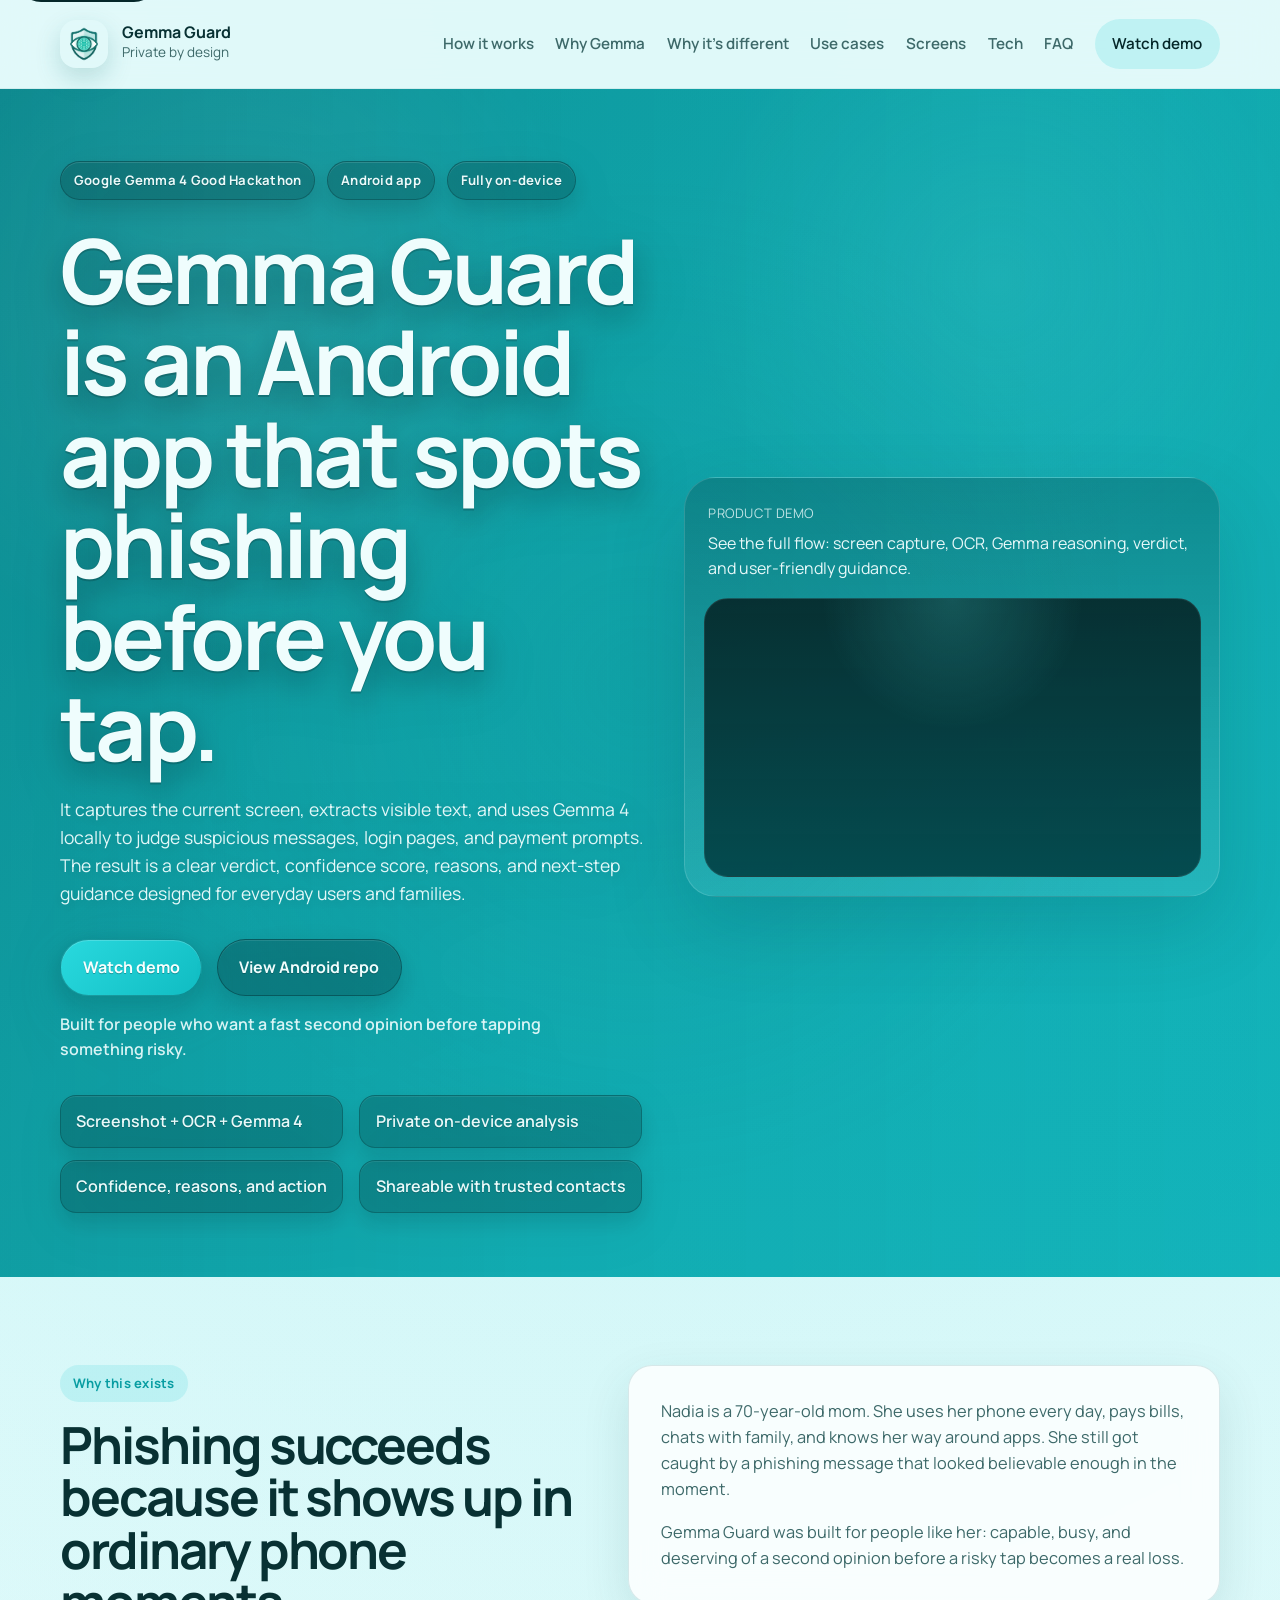
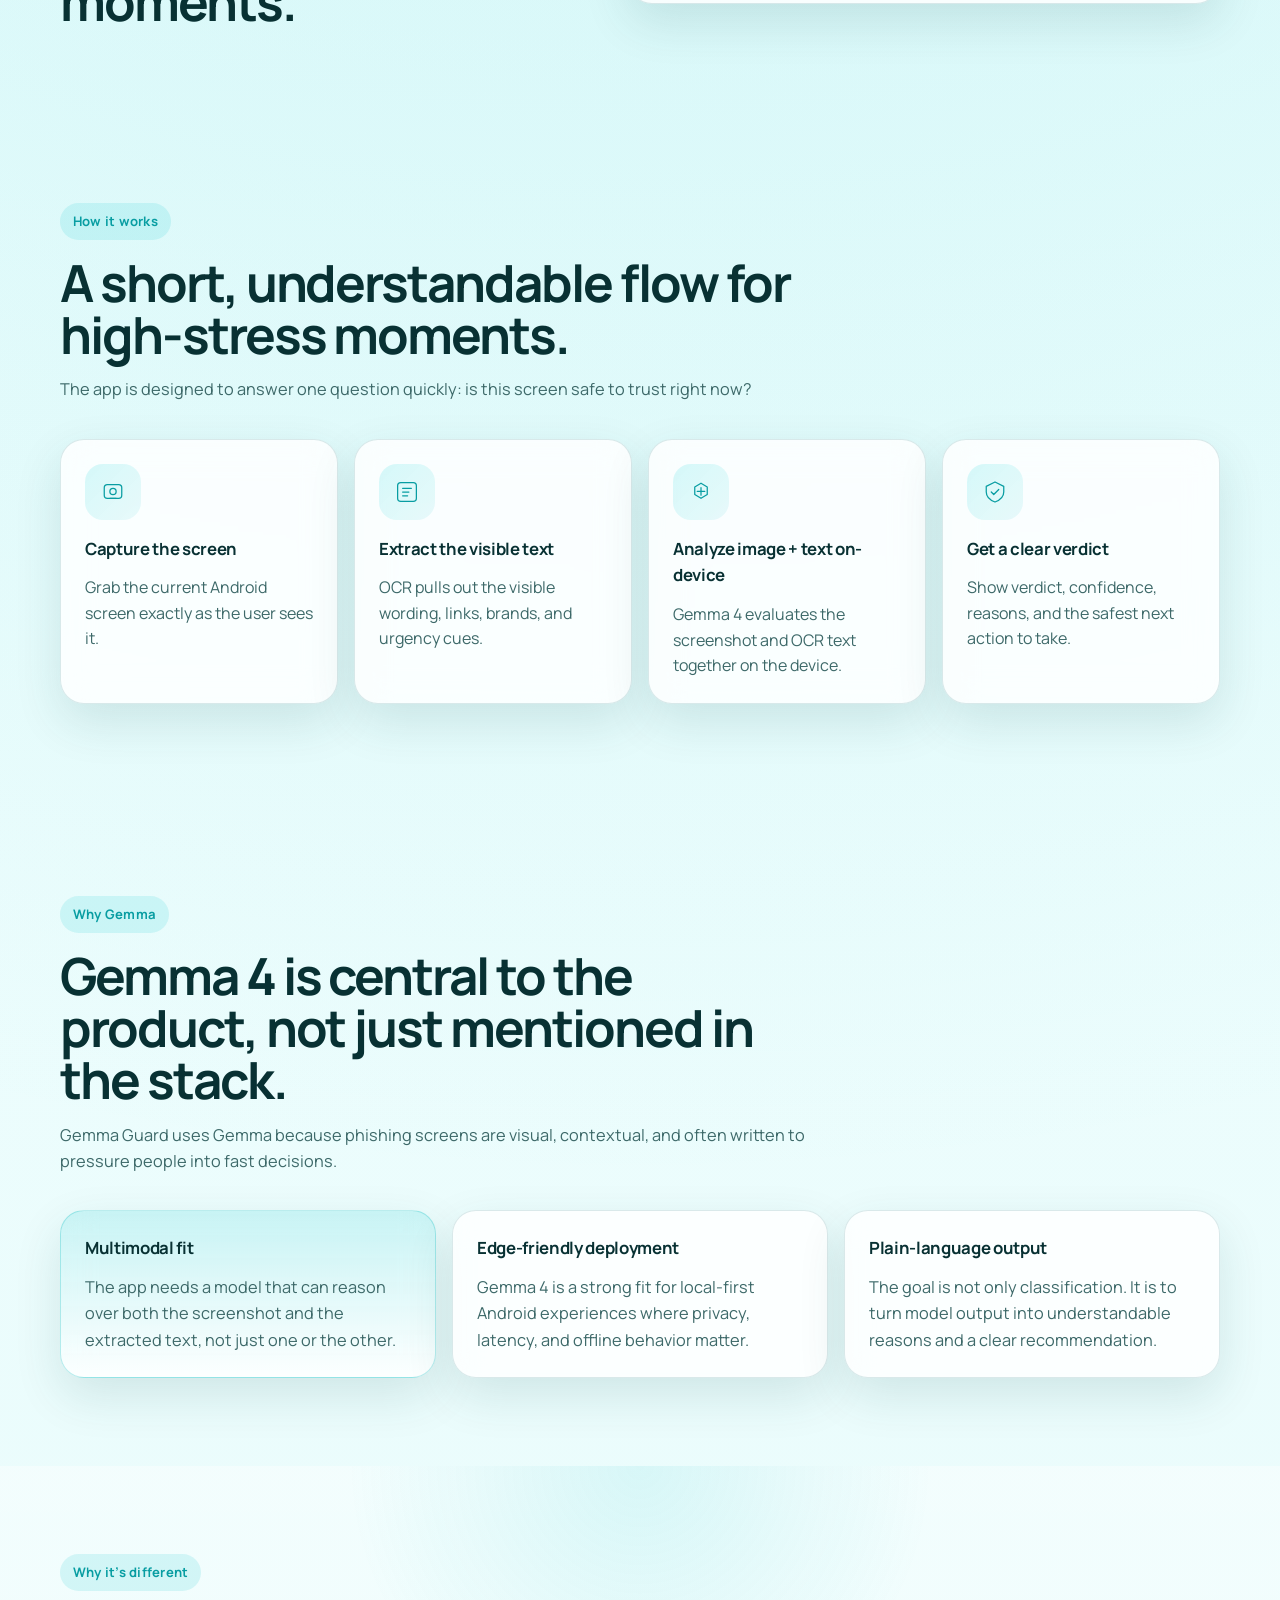
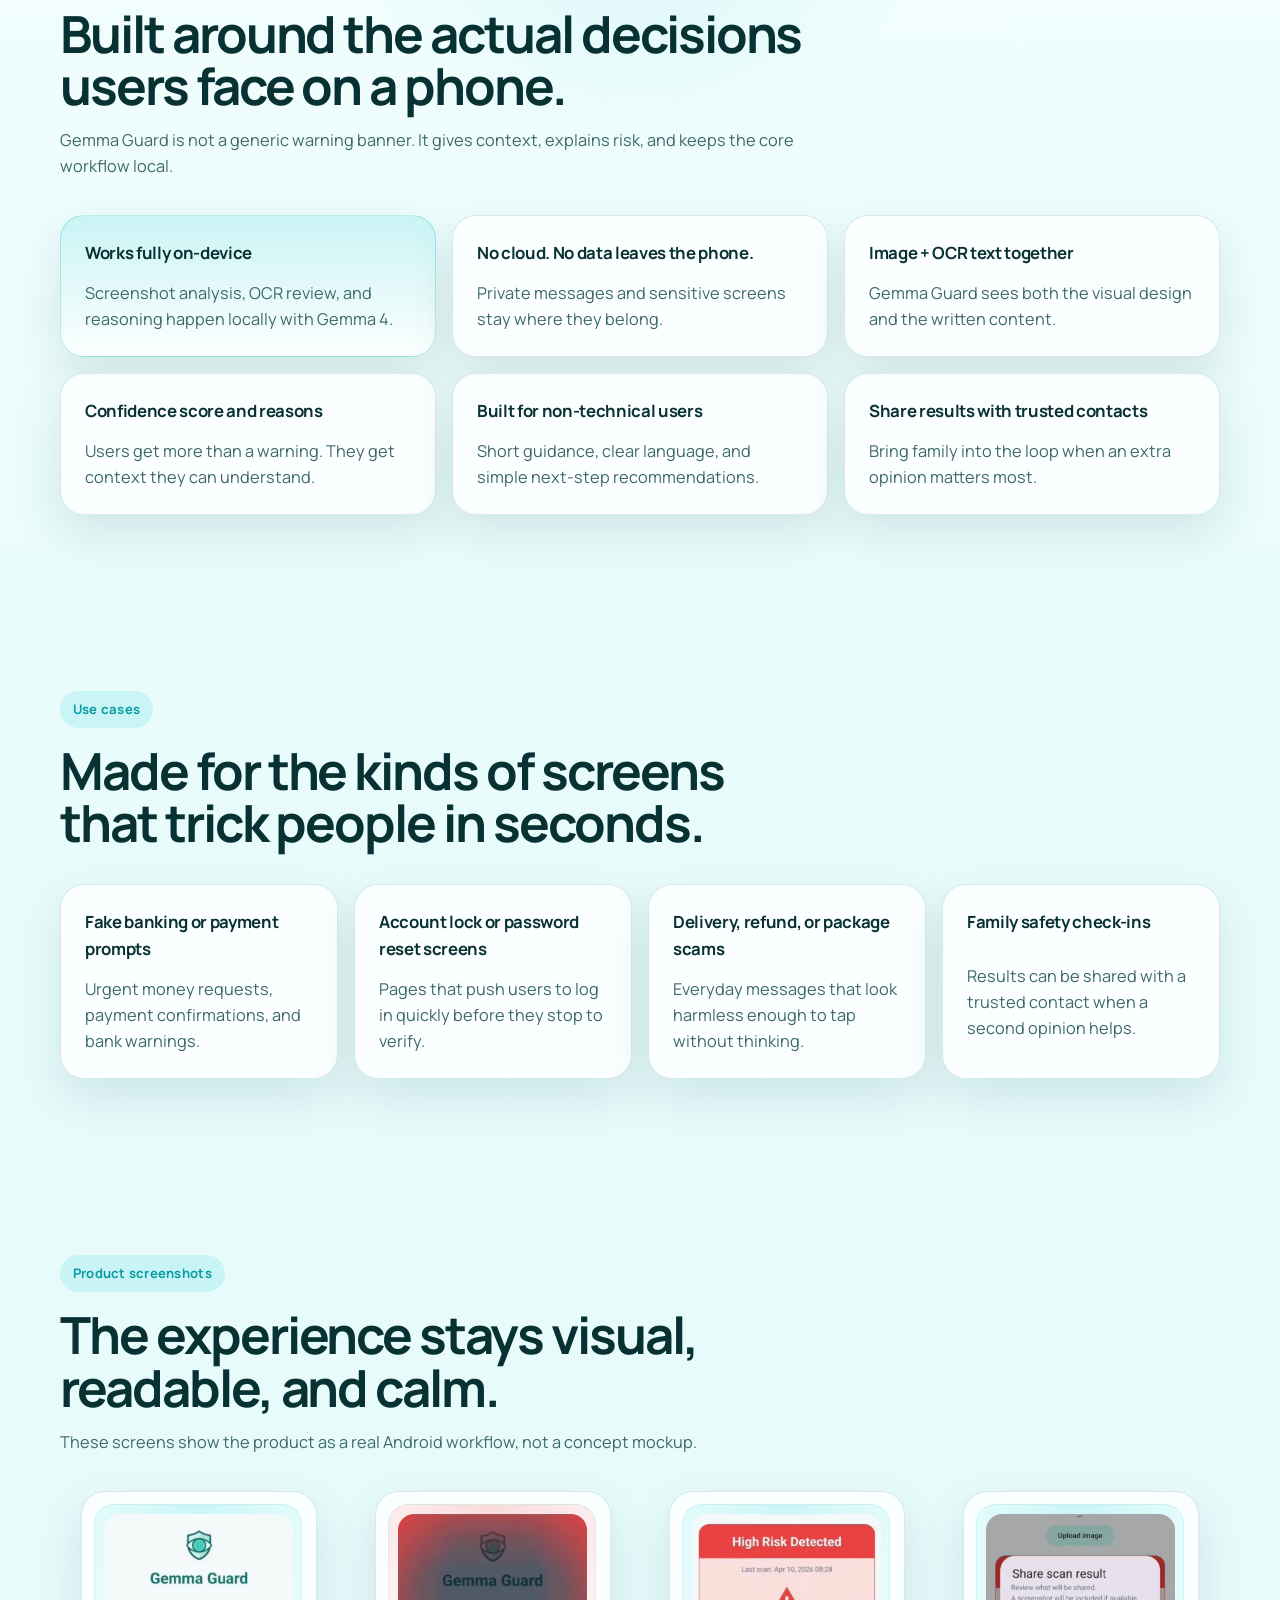
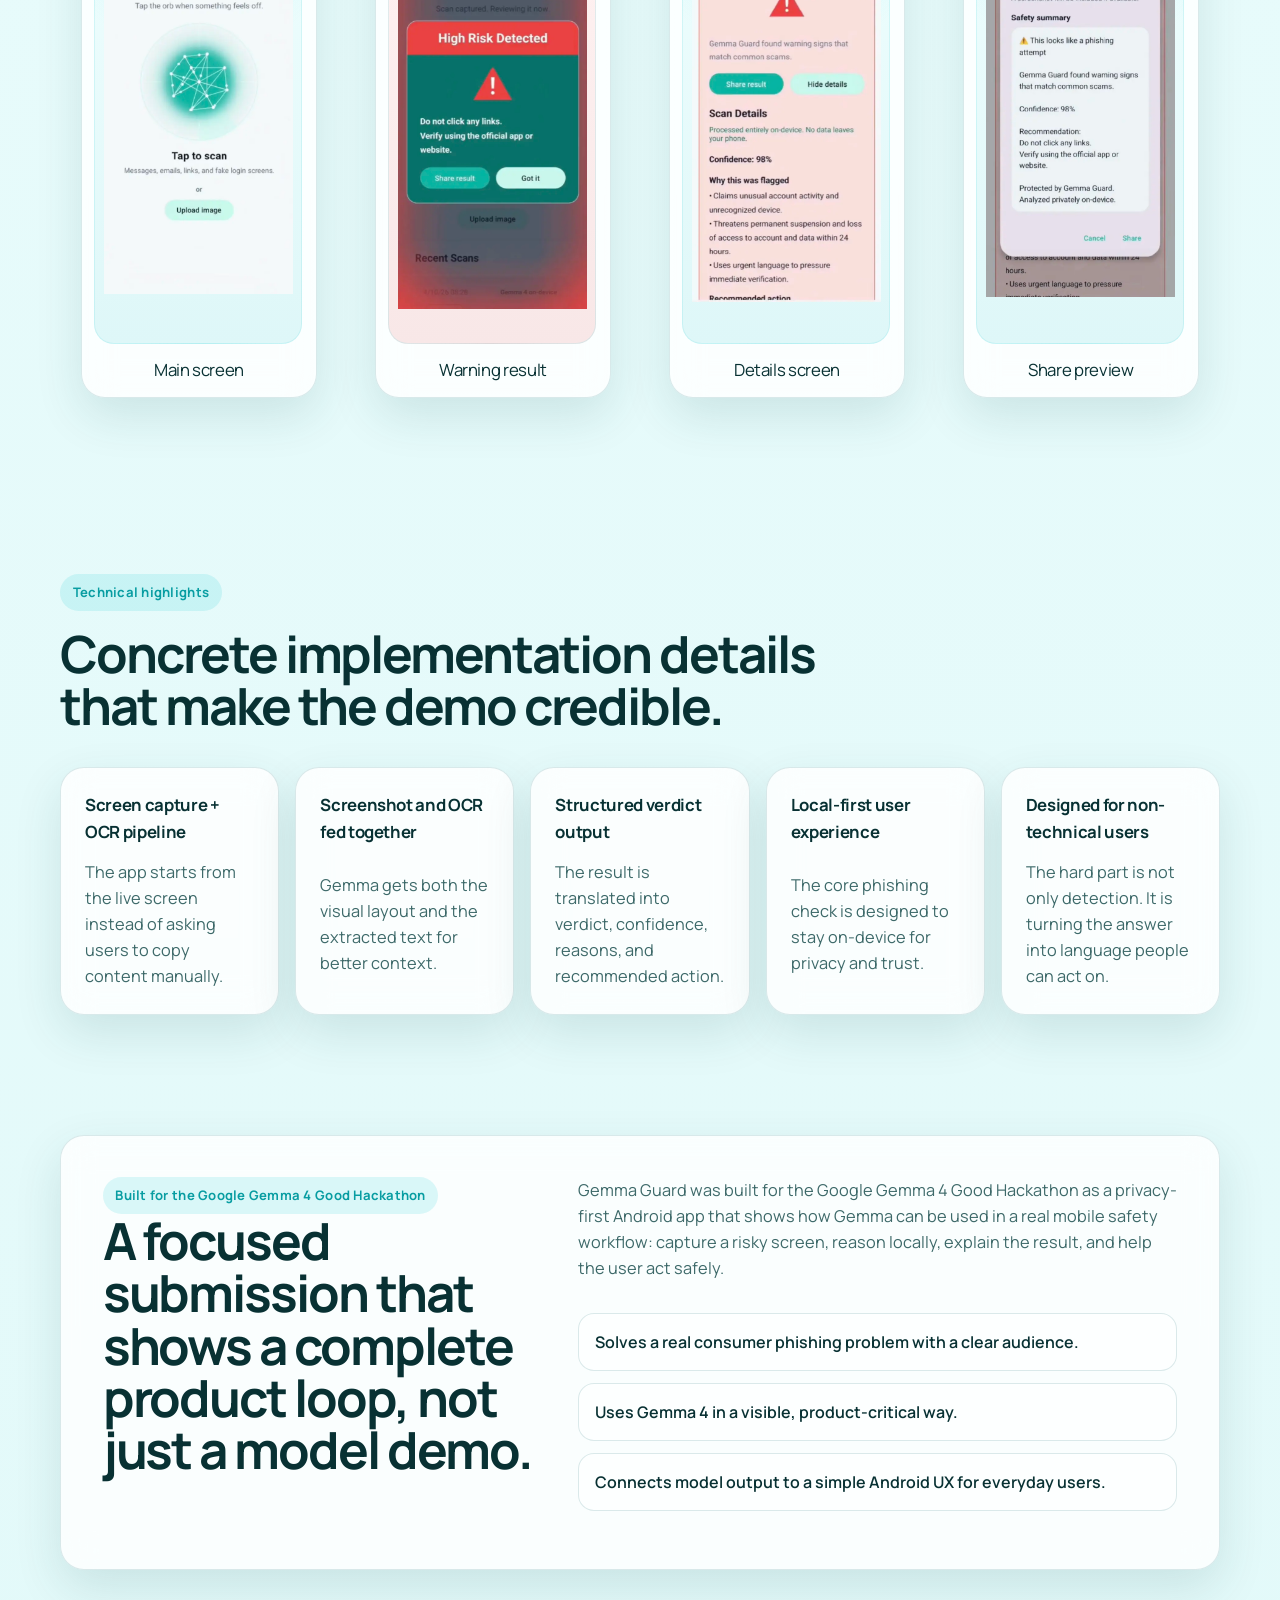
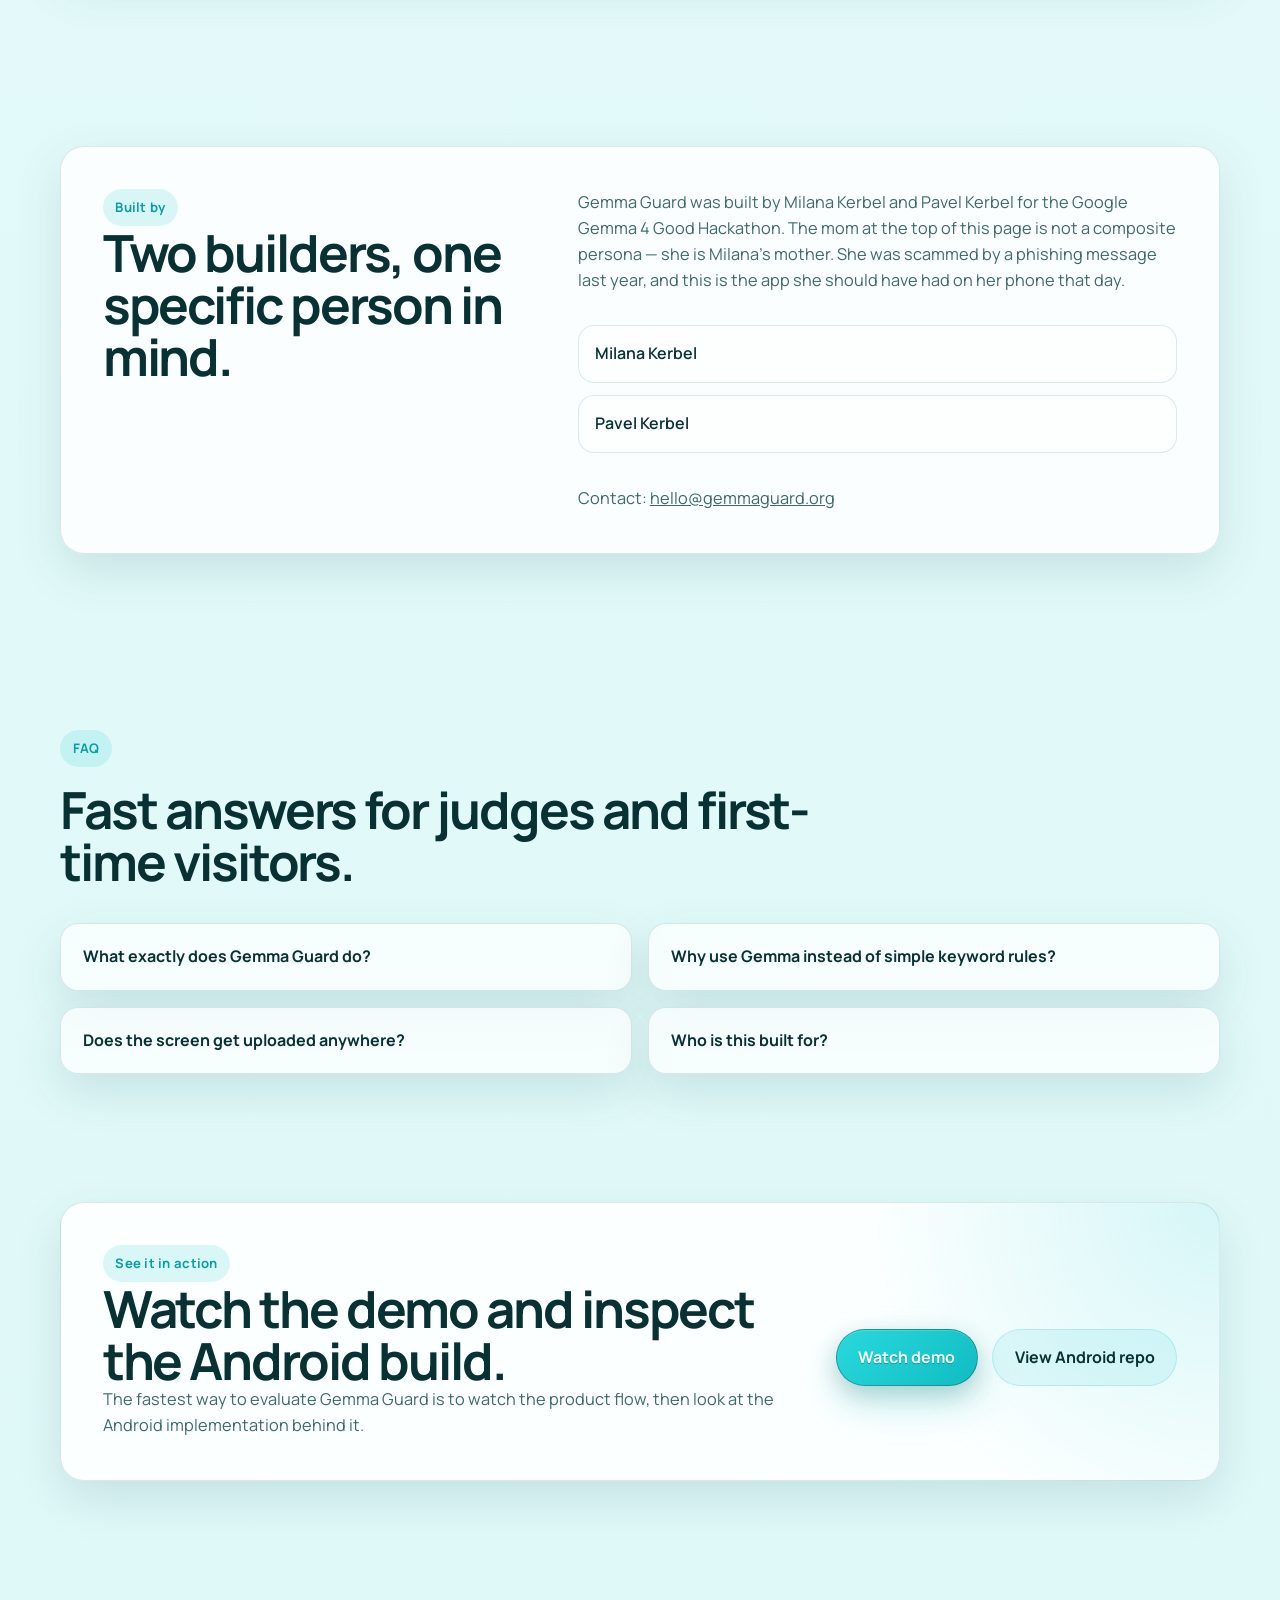
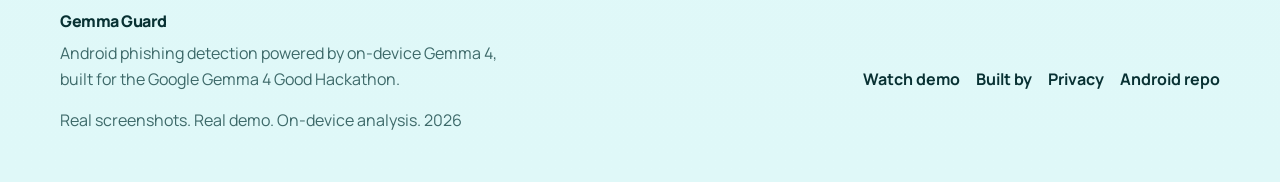
==== commit 8fb803a9: "add Google Analytics tag to site pages Co-Authored-By: Claude Opus 4.7 <noreply@anthropic.com>" ====
--- a/index.html
+++ b/index.html
@@ -1,6 +1,16 @@
 <!DOCTYPE html>
 <html lang="en">
   <head>
+    <!-- Google tag (gtag.js) -->
+    <script async src="https://www.googletagmanager.com/gtag/js?id=G-VLH4DMEYZT"></script>
+    <script>
+      window.dataLayer = window.dataLayer || [];
+      function gtag(){dataLayer.push(arguments);}
+      gtag('js', new Date());
+
+      gtag('config', 'G-VLH4DMEYZT');
+    </script>
+
     <meta charset="utf-8" />
     <meta name="viewport" content="width=device-width, initial-scale=1" />
     <title>Gemma Guard — Android phishing detection with on-device Gemma 4</title>
